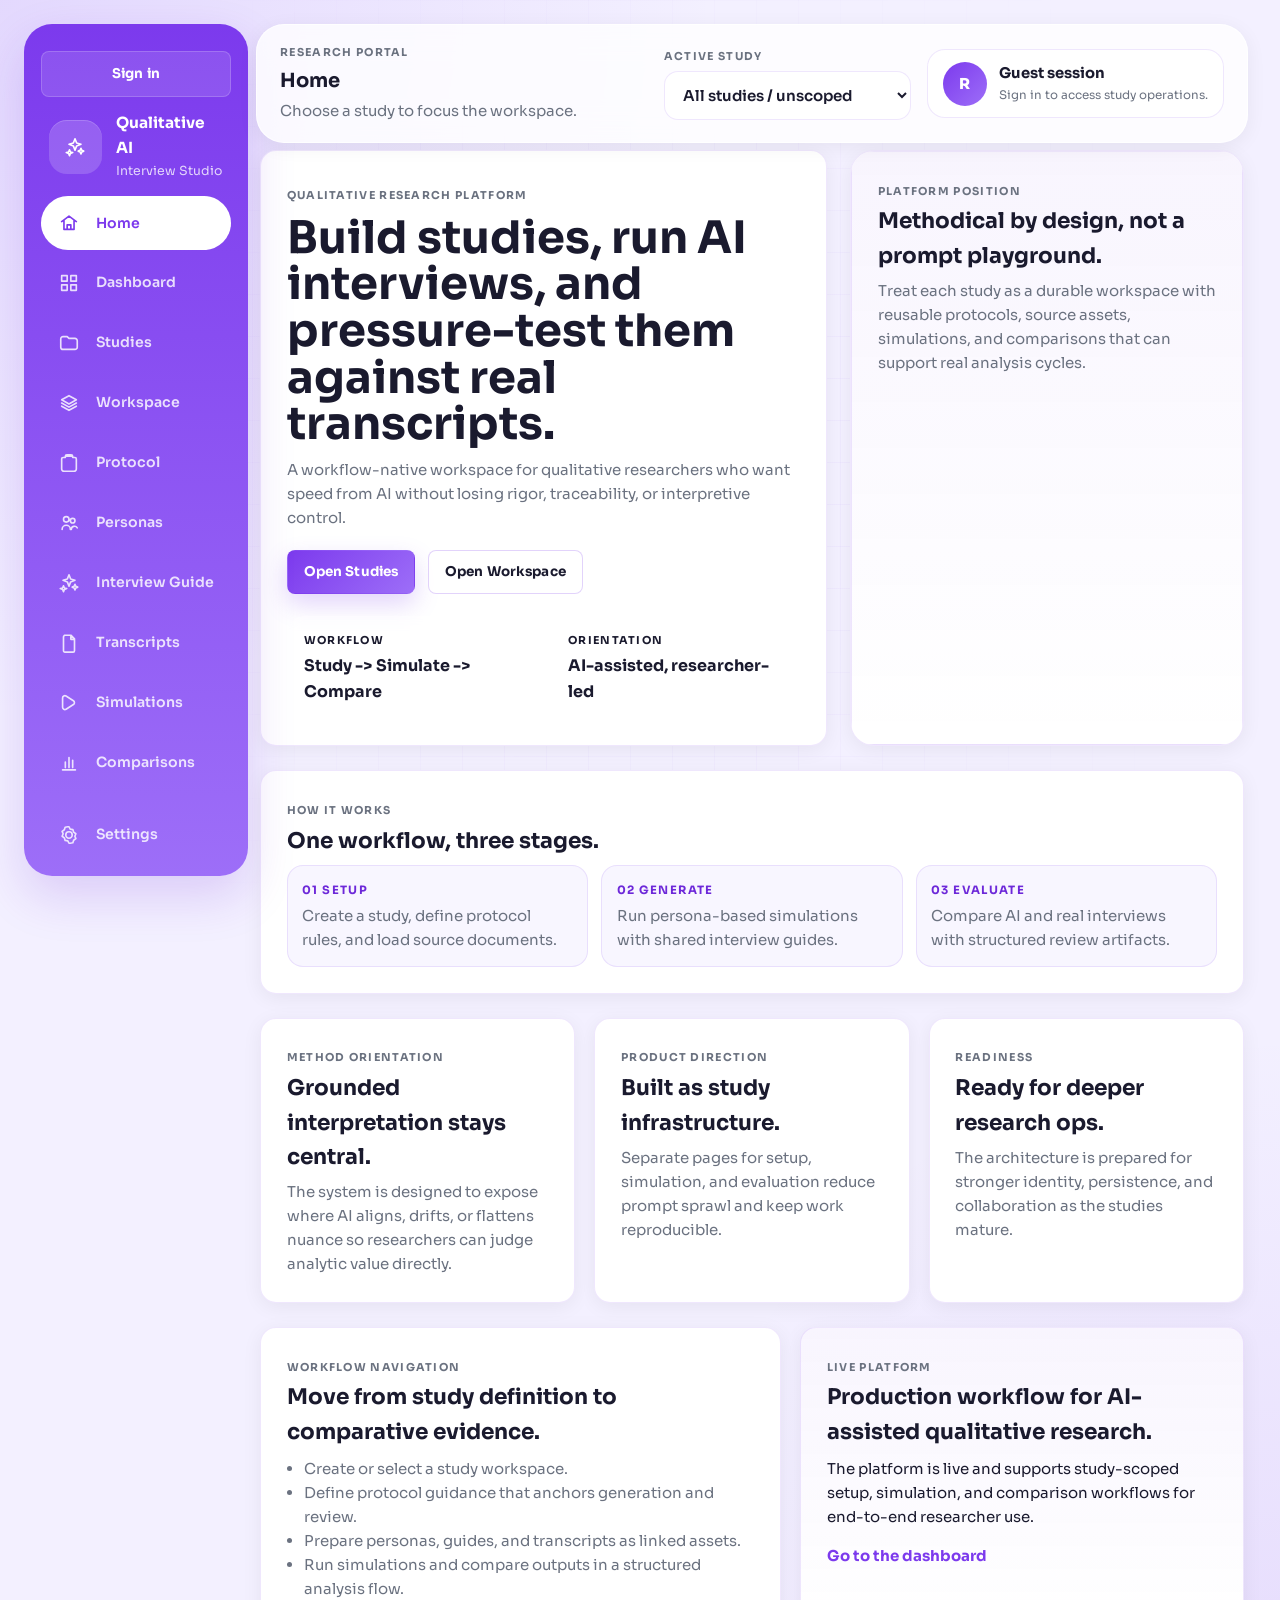
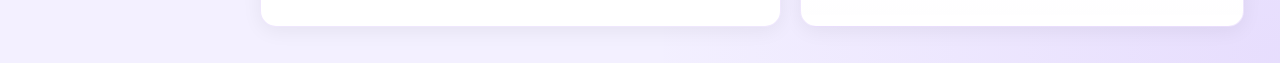
==== frontend/index.html @ 3c3f6f63 "lots of changes" ====
<!DOCTYPE html>
<html lang="en">
  <head>
    <meta charset="UTF-8" />
    <meta name="viewport" content="width=device-width, initial-scale=1.0" />
    <title>Qualitative AI Interview Studio</title>
    <link rel="stylesheet" href="/frontend/styles.css?v=2026-04-21-1" />
  </head>
  <body data-page="home">
    <div class="site-shell">
      <header class="site-header" data-site-header></header>

      <main class="page page--home">
        <section class="hero hero--home">
          <div class="hero__copy">
            <p class="eyebrow">Qualitative Research Platform</p>
            <h1>Build studies, run AI interviews, and pressure-test them against real transcripts.</h1>
            <p class="hero__lede">
              A workflow-native workspace for qualitative researchers who want speed from AI without losing rigor,
              traceability, or interpretive control.
            </p>
            <div class="hero__actions">
              <a class="button button--primary" href="/studies">Open Studies</a>
              <a class="button button--secondary" href="/workspace">Open Workspace</a>
            </div>
            <div class="hero__metrics">
              <div class="hero__metric">
                <span>Workflow</span>
                <strong>Study -> Simulate -> Compare</strong>
              </div>
              <div class="hero__metric">
                <span>Orientation</span>
                <strong>AI-assisted, researcher-led</strong>
              </div>
            </div>
          </div>

          <aside class="hero__panel">
            <div class="panel-card panel-card--highlight">
              <span class="panel-card__label">Platform Position</span>
              <h2>Methodical by design, not a prompt playground.</h2>
              <p>
                Treat each study as a durable workspace with reusable protocols, source assets, simulations, and
                comparisons that can support real analysis cycles.
              </p>
            </div>
          </aside>
        </section>

        <section class="home-intro">
          <article class="panel-card">
            <span class="panel-card__label">How It Works</span>
            <h2>One workflow, three stages.</h2>
            <div class="home-stages">
              <div class="home-stage">
                <strong>01 Setup</strong>
                <p>Create a study, define protocol rules, and load source documents.</p>
              </div>
              <div class="home-stage">
                <strong>02 Generate</strong>
                <p>Run persona-based simulations with shared interview guides.</p>
              </div>
              <div class="home-stage">
                <strong>03 Evaluate</strong>
                <p>Compare AI and real interviews with structured review artifacts.</p>
              </div>
            </div>
          </article>
        </section>

        <section class="content-grid content-grid--three home-feature-grid">
          <article class="panel-card">
            <span class="panel-card__label">Method Orientation</span>
            <h2>Grounded interpretation stays central.</h2>
            <p>
              The system is designed to expose where AI aligns, drifts, or flattens nuance so researchers can judge
              analytic value directly.
            </p>
          </article>
          <article class="panel-card">
            <span class="panel-card__label">Product Direction</span>
            <h2>Built as study infrastructure.</h2>
            <p>
              Separate pages for setup, simulation, and evaluation reduce prompt sprawl and keep work reproducible.
            </p>
          </article>
          <article class="panel-card">
            <span class="panel-card__label">Readiness</span>
            <h2>Ready for deeper research ops.</h2>
            <p>
              The architecture is prepared for stronger identity, persistence, and collaboration as the studies mature.
            </p>
          </article>
        </section>

        <section class="split-showcase home-bottom">
          <article class="showcase-card">
            <span class="panel-card__label">Workflow Navigation</span>
            <h2>Move from study definition to comparative evidence.</h2>
            <ul class="check-list">
              <li>Create or select a study workspace.</li>
              <li>Define protocol guidance that anchors generation and review.</li>
              <li>Prepare personas, guides, and transcripts as linked assets.</li>
              <li>Run simulations and compare outputs in a structured analysis flow.</li>
            </ul>
          </article>

          <article class="showcase-card showcase-card--soft">
            <span class="panel-card__label">Live Platform</span>
            <h2>Production workflow for AI-assisted qualitative research.</h2>
            <p>
              The platform is live and supports study-scoped setup, simulation, and comparison workflows for
              end-to-end researcher use.
            </p>
            <a class="text-link" href="/dashboard">Go to the dashboard</a>
          </article>
        </section>
      </main>
    </div>

    <script src="/frontend/app.js?v=2026-04-21-1" type="module"></script>
  </body>
</html>
---- frontend/styles.css ----
@import url("https://fonts.googleapis.com/css2?family=Sora:wght@400;500;600;700;800&display=swap");

:root {
  --bg: #f3f0ff;
  --bg-strong: #ebe4ff;
  --surface: #ffffff;
  --surface-soft: #f8f6ff;
  --surface-muted: #f6f3ff;
  --text: #1a1a2e;
  --text-secondary: #6b7280;
  --text-inverse: #ffffff;
  --primary: #7c3aed;
  --primary-strong: #6d28d9;
  --primary-soft: #9d6ef8;
  --primary-faint: rgba(124, 58, 237, 0.12);
  --line: rgba(124, 58, 237, 0.12);
  --line-strong: rgba(124, 58, 237, 0.22);
  --shadow: 0 4px 20px rgba(0, 0, 0, 0.06);
  --shadow-strong: 0 20px 48px rgba(109, 40, 217, 0.18);
  --radius-sm: 8px;
  --radius-md: 16px;
  --radius-lg: 24px;
  --sidebar-width: 224px;
  --topbar-height: 108px;
  --content-max: 1380px;
  --font-body: "Sora", "Avenir Next", sans-serif;
  --font-display: "Sora", "Avenir Next", sans-serif;
}

* {
  box-sizing: border-box;
}

html {
  color-scheme: light;
}

body {
  margin: 0;
  min-height: 100vh;
  background:
    radial-gradient(circle at top left, rgba(157, 110, 248, 0.18), transparent 34%),
    radial-gradient(circle at bottom right, rgba(124, 58, 237, 0.1), transparent 30%),
    var(--bg);
  color: var(--text);
  font-family: var(--font-body);
  font-size: 15px;
  line-height: 1.6;
  opacity: 1;
}

body::before {
  content: "";
  position: fixed;
  inset: 0;
  pointer-events: none;
  background-image:
    linear-gradient(rgba(124, 58, 237, 0.035) 1px, transparent 1px),
    linear-gradient(90deg, rgba(124, 58, 237, 0.035) 1px, transparent 1px);
  background-size: 42px 42px;
  mask-image: radial-gradient(circle at center, black 28%, transparent 80%);
}

a,
button,
input,
textarea,
select {
  font: inherit;
  color: inherit;
}

a {
  text-decoration: none;
}

button,
.button {
  display: inline-flex;
  align-items: center;
  justify-content: center;
  gap: 0.45rem;
  min-height: 40px;
  padding: 0.65rem 1rem;
  border: 1px solid transparent;
  border-radius: var(--radius-sm);
  background: var(--surface);
  color: var(--text);
  font-size: 0.84rem;
  font-weight: 700;
  letter-spacing: 0.01em;
  cursor: pointer;
  transition: transform 160ms ease, box-shadow 160ms ease, border-color 160ms ease, background 160ms ease, color 160ms ease;
}

button:hover,
.button:hover,
button:focus-visible,
.button:focus-visible {
  transform: translateY(-1px);
  box-shadow: 0 10px 22px rgba(124, 58, 237, 0.16);
}

button:disabled,
.button:disabled,
.button.is-loading,
button.is-loading {
  cursor: wait;
  transform: none;
  box-shadow: none;
  opacity: 0.82;
}

.button.is-loading::before,
button.is-loading::before {
  content: "";
  width: 0.85rem;
  height: 0.85rem;
  border-radius: 50%;
  border: 2px solid currentColor;
  border-right-color: transparent;
  animation: button-spin 700ms linear infinite;
}

.button--primary {
  background: linear-gradient(135deg, var(--primary), var(--primary-soft));
  color: var(--text-inverse);
  box-shadow: 0 10px 24px rgba(124, 58, 237, 0.22);
}

.button--secondary {
  border-color: var(--line-strong);
  background: rgba(255, 255, 255, 0.72);
}

.text-link {
  color: var(--primary);
  font-weight: 700;
}

.site-shell {
  width: min(100%, var(--content-max));
  margin: 0 auto;
  padding: calc(var(--topbar-height) + 42px) 36px 36px calc(var(--sidebar-width) + 36px);
}

.site-header {
  position: relative;
  z-index: 40;
}

.shell-chrome {
  position: relative;
}

.app-sidebar {
  position: fixed;
  top: 24px;
  left: 24px;
  bottom: 24px;
  width: var(--sidebar-width);
  display: flex;
  flex-direction: column;
  gap: 1.15rem;
  padding: 1.25rem 1.05rem;
  border-radius: 28px;
  background: linear-gradient(180deg, var(--primary) 0%, var(--primary-soft) 100%);
  color: var(--text-inverse);
  box-shadow: var(--shadow-strong);
}

.app-brand {
  display: flex;
  align-items: center;
  gap: 0.85rem;
  min-height: 62px;
  padding: 0.5rem;
}

.app-brand__mark {
  display: grid;
  place-items: center;
  width: 54px;
  height: 54px;
  border-radius: 18px;
  background: rgba(255, 255, 255, 0.17);
  box-shadow: inset 0 1px 0 rgba(255, 255, 255, 0.18);
}

.app-brand__mark svg,
.sidebar-nav__icon svg,
.dashboard-entity-card__icon svg {
  width: 22px;
  height: 22px;
  fill: none;
  stroke: currentColor;
  stroke-width: 1.8;
  stroke-linecap: round;
  stroke-linejoin: round;
}

.app-brand__copy {
  display: grid;
  gap: 0.1rem;
}

.app-brand__copy strong {
  font-size: 0.96rem;
  font-weight: 700;
}

.app-brand__copy span {
  color: rgba(255, 255, 255, 0.78);
  font-size: 0.78rem;
}

.sidebar-nav {
  display: grid;
  gap: 0.4rem;
}

.sidebar-nav--utility {
  margin-top: auto;
}

.sidebar-nav__link {
  display: flex;
  align-items: center;
  gap: 0.78rem;
  min-height: 50px;
  padding: 0.8rem 0.9rem;
  border-radius: 999px;
  color: rgba(255, 255, 255, 0.82);
  transition: background 160ms ease, color 160ms ease, transform 160ms ease;
}

.sidebar-nav__link:hover,
.sidebar-nav__link:focus-visible {
  transform: translateX(2px);
  color: var(--text-inverse);
  background: rgba(255, 255, 255, 0.08);
}

.sidebar-nav__link.is-active {
  background: var(--surface);
  color: var(--primary);
}

.sidebar-nav__icon {
  display: grid;
  place-items: center;
  width: 28px;
  height: 28px;
  flex: 0 0 28px;
}

.sidebar-nav__label {
  font-size: 0.88rem;
  font-weight: 600;
}

.sidebar-signout {
  margin-top: 0.45rem;
  width: 100%;
  min-height: 46px;
  background: rgba(255, 255, 255, 0.12);
  color: var(--text-inverse);
  border-color: rgba(255, 255, 255, 0.18);
}

.sidebar-signout:hover,
.sidebar-signout:focus-visible {
  background: rgba(255, 255, 255, 0.2);
}

.header-bar {
  position: fixed;
  top: 24px;
  left: calc(var(--sidebar-width) + 32px);
  right: 32px;
  display: grid;
  grid-template-columns: minmax(0, 1.1fr) minmax(380px, 560px);
  gap: 1.25rem;
  align-items: center;
  min-height: var(--topbar-height);
  padding: 1.2rem 1.45rem;
  border: 1px solid rgba(255, 255, 255, 0.72);
  border-radius: 28px;
  background: rgba(255, 255, 255, 0.8);
  backdrop-filter: blur(18px);
  box-shadow: var(--shadow);
}

.page-intro {
  display: grid;
  gap: 0.2rem;
}

.page-intro__eyebrow,
.eyebrow,
.panel-card__label,
.metric-card__label,
.workspace-nav__label,
.field-label {
  font-size: 0.68rem;
  letter-spacing: 0.12em;
  text-transform: uppercase;
  font-weight: 700;
  color: var(--text-secondary);
}

.page-intro__title,
.brand__title,
h1,
h2,
h3 {
  margin: 0;
  font-family: var(--font-display);
  color: var(--text);
}

.page-intro__title {
  font-size: 1.22rem;
  font-weight: 700;
}

.page-intro__copy,
.brand__copy,
.hero__lede,
.panel-card p,
.muted-copy,
.message-box,
.stack-list p,
.resource-card p {
  margin: 0;
  color: var(--text-secondary);
}

.header-utility {
  display: grid;
  grid-template-columns: minmax(240px, 1fr) auto;
  gap: 1rem;
  align-items: center;
}

.study-switcher label,
.stack-form label {
  display: grid;
  gap: 0.38rem;
  font-weight: 600;
}

.study-switcher select,
input,
textarea,
select {
  width: 100%;
  padding: 0.8rem 0.9rem;
  border: 1px solid var(--line);
  border-radius: 14px;
  background: var(--surface);
  color: var(--text);
  box-shadow: inset 0 1px 0 rgba(255, 255, 255, 0.8);
}

textarea {
  resize: vertical;
}

input:focus-visible,
textarea:focus-visible,
select:focus-visible,
button:focus-visible,
.button:focus-visible,
a:focus-visible {
  outline: 2px solid rgba(124, 58, 237, 0.22);
  outline-offset: 2px;
}

.account-chip {
  display: flex;
  align-items: center;
  gap: 0.8rem;
  min-width: 0;
  padding: 0.72rem 0.9rem;
  border: 1px solid var(--line);
  border-radius: 18px;
  background: var(--surface);
}

.account-chip__avatar {
  display: grid;
  place-items: center;
  width: 44px;
  height: 44px;
  border-radius: 50%;
  background: linear-gradient(135deg, var(--primary), var(--primary-soft));
  color: var(--text-inverse);
  font-weight: 800;
}

.account-chip__copy {
  display: grid;
  min-width: 0;
}

.account-chip__copy strong {
  font-size: 0.92rem;
  font-weight: 700;
}

.brand__copy {
  font-size: 0.74rem;
}

.page {
  display: grid;
  gap: 1.5rem;
}

.hero {
  position: relative;
  display: grid;
  grid-template-columns: minmax(0, 1.18fr) minmax(320px, 0.82fr);
  gap: 1.45rem;
  align-items: stretch;
}

.hero--detail,
.hero--settings {
  grid-template-columns: minmax(0, 1fr);
}

.hero__copy,
.hero__panel,
.panel-card,
.metric-card,
.showcase-card,
.resource-card,
.report-block,
.dashboard-entity-card {
  position: relative;
  overflow: hidden;
  background: var(--surface);
  border: 1px solid var(--line);
  border-radius: var(--radius-md);
  box-shadow: var(--shadow);
}

.hero__copy,
.panel-card,
.showcase-card {
  padding: 1.6rem;
}

.hero--portal .hero__copy {
  min-height: 250px;
  padding: 1.6rem;
  border: none;
  border-radius: var(--radius-lg);
  background: linear-gradient(135deg, var(--primary) 0%, var(--primary-soft) 100%);
  color: var(--text-inverse);
  box-shadow: var(--shadow-strong);
}

.hero--portal .hero__copy h1,
.hero--portal .hero__copy .eyebrow,
.hero--portal .hero__copy .hero__lede,
.hero--portal .hero__metric span,
.hero--portal .hero__metric strong {
  color: var(--text-inverse);
}

.hero--portal .hero__lede {
  max-width: 54ch;
  color: rgba(255, 255, 255, 0.82);
}

.hero__panel {
  display: grid;
  place-items: stretch;
  padding: 0;
  border-radius: var(--radius-lg);
}

.hero__panel--dashboard {
  min-height: 250px;
  background: linear-gradient(145deg, rgba(124, 58, 237, 0.98), rgba(157, 110, 248, 0.88));
  border: none;
  box-shadow: var(--shadow-strong);
}

.dashboard-illustration {
  position: relative;
  min-height: 100%;
}

.dashboard-orb {
  position: absolute;
  border-radius: 50%;
  background: rgba(255, 255, 255, 0.22);
  filter: blur(1px);
}

.dashboard-orb--one {
  top: 22px;
  right: 34px;
  width: 20px;
  height: 20px;
}

.dashboard-orb--two {
  bottom: 52px;
  right: 148px;
  width: 42px;
  height: 42px;
}

.dashboard-orb--three {
  bottom: 28px;
  right: 44px;
  width: 14px;
  height: 14px;
}

.dashboard-stack {
  position: absolute;
  inset: 28px 28px 28px auto;
  width: min(210px, calc(100% - 56px));
  display: grid;
  align-content: center;
  gap: 14px;
}

.dashboard-stack span {
  display: block;
  height: 64px;
  border-radius: 22px;
  background: rgba(255, 255, 255, 0.18);
  border: 1px solid rgba(255, 255, 255, 0.18);
}

.dashboard-stack span:nth-child(2) {
  transform: translateX(-18px);
  background: rgba(255, 255, 255, 0.12);
}

.dashboard-stack span:nth-child(3) {
  width: 72%;
  justify-self: end;
}

.hero h1 {
  font-size: clamp(2rem, 4vw, 2.8rem);
  line-height: 1.04;
  font-weight: 700;
}

.hero__copy .eyebrow {
  margin-bottom: 0.55rem;
}

.hero__copy > * + * {
  margin-top: 0.62rem;
}

.hero__actions {
  display: flex;
  flex-wrap: wrap;
  gap: 0.8rem;
  margin-top: 1.25rem;
}

.hero__metrics {
  display: grid;
  grid-template-columns: repeat(2, minmax(0, 1fr));
  gap: 0.95rem;
  margin-top: 1.4rem;
}

.hero__metrics--dashboard {
  max-width: 540px;
}

.hero__metric {
  padding: 0.9rem 1rem;
  border: 1px solid rgba(255, 255, 255, 0.22);
  border-radius: 18px;
  background: rgba(255, 255, 255, 0.12);
  backdrop-filter: blur(6px);
}

.hero__metric span {
  display: block;
  margin-bottom: 0.25rem;
  font-size: 0.68rem;
  letter-spacing: 0.12em;
  text-transform: uppercase;
  font-weight: 700;
}

.hero__metric strong {
  display: block;
  font-size: 1rem;
  font-weight: 700;
}

.panel-card--highlight,
.showcase-card--soft {
  background:
    linear-gradient(180deg, rgba(124, 58, 237, 0.05), transparent 100%),
    var(--surface);
}

.panel-card--section {
  padding: 1.35rem;
}

.panel-card--auth {
  width: min(100%, 620px);
  margin: 0 auto;
}

.section-heading {
  display: flex;
  align-items: flex-start;
  justify-content: space-between;
  gap: 1rem;
  margin-bottom: 1rem;
}

.content-grid,
.split-showcase {
  display: grid;
  gap: 1.2rem;
}

.content-grid--three {
  grid-template-columns: repeat(3, minmax(0, 1fr));
}

.content-grid--two,
.split-showcase {
  grid-template-columns: minmax(0, 1.08fr) minmax(0, 0.92fr);
}

.metric-grid {
  display: grid;
  gap: 1rem;
}

.metric-grid--dashboard {
  grid-template-columns: repeat(3, minmax(0, 1fr));
}

.metric-card {
  padding: 1.2rem;
}

.metric-card strong {
  display: block;
  margin: 0.45rem 0;
  font-size: clamp(1.6rem, 3vw, 2.3rem);
  font-weight: 800;
}

.metric-card--featured {
  border-color: rgba(124, 58, 237, 0.35);
  box-shadow:
    var(--shadow),
    inset 0 0 0 1px rgba(124, 58, 237, 0.16);
}

.dashboard-layout {
  display: grid;
  grid-template-columns: minmax(0, 1.7fr) minmax(300px, 0.92fr);
  gap: 1.2rem;
  align-items: start;
}

.dashboard-main,
.dashboard-sidebar,
.resource-list,
.stack-list,
.report-shell,
.quick-links {
  display: grid;
  gap: 1rem;
}

.dashboard-entity-grid {
  display: grid;
  grid-template-columns: repeat(2, minmax(0, 1fr));
  gap: 1rem;
}

.dashboard-entity-card {
  display: grid;
  gap: 0.8rem;
  padding: 1.15rem;
  border-radius: var(--radius-md);
}

.dashboard-entity-card:hover,
.dashboard-entity-card:focus-within {
  border-color: rgba(124, 58, 237, 0.34);
  box-shadow:
    0 12px 28px rgba(124, 58, 237, 0.12),
    inset 0 0 0 1px rgba(124, 58, 237, 0.18);
}

.dashboard-entity-card__header {
  display: flex;
  align-items: center;
  gap: 0.8rem;
}

.dashboard-entity-card__icon {
  display: grid;
  place-items: center;
  width: 52px;
  height: 52px;
  border-radius: 16px;
  background: var(--surface-soft);
  color: var(--primary);
}

.dashboard-entity-card__header h3 {
  margin-top: 0.15rem;
  font-size: 1.05rem;
  font-weight: 700;
}

.dashboard-entity-card__count {
  font-size: 2rem;
  font-weight: 800;
  color: var(--text);
}

.dashboard-entity-card__footer {
  display: flex;
  align-items: center;
  justify-content: space-between;
  gap: 0.8rem;
}

.dashboard-entity-card__meta {
  color: var(--text-secondary);
  font-size: 0.78rem;
}

.stack-form {
  display: grid;
  gap: 0.75rem;
}

.upload-form {
  padding: 1rem;
  border: 1px dashed var(--line-strong);
  border-radius: 18px;
  background: var(--surface-soft);
}

.stack-form--inline {
  margin-top: 0.85rem;
}

.check-row {
  display: flex;
  align-items: center;
  gap: 0.6rem;
}

.check-row input {
  width: auto;
}

.message-box,
.empty-note {
  padding: 0.9rem 1rem;
  border-radius: 16px;
  background: var(--surface-soft);
  border: 1px solid var(--line);
  white-space: pre-wrap;
}

.message-box.is-loading {
  border-color: rgba(124, 58, 237, 0.26);
  background: linear-gradient(135deg, rgba(124, 58, 237, 0.06), rgba(157, 110, 248, 0.08));
}

.message-box.is-loading::before {
  content: "";
  display: inline-block;
  width: 0.8rem;
  height: 0.8rem;
  margin-right: 0.6rem;
  vertical-align: -0.1rem;
  border-radius: 50%;
  border: 2px solid var(--primary);
  border-right-color: transparent;
  animation: button-spin 700ms linear infinite;
}

@keyframes button-spin {
  to {
    transform: rotate(360deg);
  }
}

.resource-card,
.list-row,
.report-block {
  padding: 1rem 1.05rem;
  border-radius: 16px;
  background: var(--surface-soft);
}

.resource-card__header,
.list-row__header {
  display: flex;
  justify-content: space-between;
  align-items: flex-start;
  gap: 0.7rem;
}

.resource-card h3,
.list-row h3,
.panel-card h2,
.showcase-card h2 {
  margin: 0.18rem 0 0.35rem;
  font-size: clamp(1.05rem, 2vw, 1.35rem);
  font-weight: 700;
}

.meta-row {
  display: flex;
  flex-wrap: wrap;
  gap: 0.45rem;
  margin-top: 0.6rem;
}

.pill {
  display: inline-flex;
  align-items: center;
  min-height: 30px;
  padding: 0.25rem 0.6rem;
  border: 1px solid rgba(124, 58, 237, 0.18);
  border-radius: 999px;
  background: rgba(124, 58, 237, 0.08);
  color: var(--primary-strong);
  font-size: 0.72rem;
  font-weight: 700;
}

.workspace-nav {
  display: flex;
  flex-wrap: wrap;
  gap: 0.5rem;
  padding: 0.7rem;
  border: 1px solid var(--line);
  border-radius: 20px;
  background: rgba(255, 255, 255, 0.72);
  box-shadow: var(--shadow);
}

.primary-nav__link,
.workspace-nav__link {
  display: inline-flex;
  align-items: center;
  min-height: 40px;
  padding: 0.55rem 0.9rem;
  border-radius: 999px;
  font-size: 0.82rem;
  font-weight: 700;
  color: var(--text-secondary);
  transition: background 160ms ease, color 160ms ease, border-color 160ms ease;
}

.workspace-nav__link:hover,
.workspace-nav__link:focus-visible {
  background: var(--surface-soft);
  color: var(--text);
}

.workspace-nav__link.is-active {
  background: var(--surface);
  color: var(--primary);
  box-shadow: inset 0 0 0 1px rgba(124, 58, 237, 0.2);
}

.quick-link {
  display: flex;
  justify-content: space-between;
  gap: 0.65rem;
  padding: 0.95rem 1rem;
  border: 1px solid var(--line);
  border-radius: 16px;
  background: var(--surface-soft);
  font-size: 0.82rem;
  font-weight: 700;
  transition: transform 160ms ease, border-color 160ms ease;
}

.quick-link:hover,
.quick-link:focus-visible {
  transform: translateX(2px);
  border-color: rgba(124, 58, 237, 0.34);
}

.check-list {
  margin: 0.5rem 0 0;
  padding-left: 1.1rem;
  color: var(--text-secondary);
}

.home-intro {
  display: grid;
}

.home-stages {
  display: grid;
  grid-template-columns: repeat(3, minmax(0, 1fr));
  gap: 0.8rem;
}

.home-stage {
  padding: 0.9rem;
  border: 1px solid var(--line);
  border-radius: 16px;
  background: var(--surface-soft);
}

.home-stage strong {
  display: block;
  margin-bottom: 0.28rem;
  font-size: 0.72rem;
  font-weight: 700;
  letter-spacing: 0.12em;
  text-transform: uppercase;
  color: var(--primary-strong);
}

.auth-shell {
  min-height: calc(100vh - 220px);
  display: grid;
  place-items: center;
}

.auth-mode-row {
  display: flex;
  gap: 0.45rem;
  margin-bottom: 0.8rem;
}

.auth-mode-note {
  margin-bottom: 0.8rem;
  padding: 0.9rem 1rem;
  border: 1px solid var(--line);
  border-radius: 16px;
  background: var(--surface-soft);
}

.auth-mode-row .button.is-active {
  background: linear-gradient(135deg, var(--primary), var(--primary-soft));
  color: var(--text-inverse);
}

.comparison-table {
  width: 100%;
  min-width: 980px;
  border-collapse: collapse;
  overflow: hidden;
  border-radius: 16px;
  border: 1px solid var(--line);
  background: var(--surface);
}

.comparison-table-wrap {
  width: 100%;
  overflow-x: auto;
  border-radius: 18px;
}

.comparison-summary-grid {
  display: grid;
  grid-template-columns: repeat(2, minmax(0, 1fr));
  gap: 1.35rem;
}

.comparison-summary-card {
  overflow: hidden;
  border-radius: 22px;
  border: 3px solid transparent;
  background: #fffdfb;
  box-shadow: 0 16px 38px rgba(15, 23, 42, 0.06);
}

.comparison-summary-card__header {
  display: flex;
  align-items: baseline;
  gap: 0.55rem;
  padding: 1.1rem 1.3rem;
  color: #fff;
}

.comparison-summary-card__header h3 {
  margin: 0;
  font-size: clamp(1.5rem, 2vw, 2rem);
  font-weight: 800;
  letter-spacing: -0.03em;
}

.comparison-summary-card__subtitle {
  font-size: 0.9rem;
  font-weight: 700;
  opacity: 0.72;
}

.comparison-summary-card__body {
  margin: 0;
  padding: 1.4rem 1.3rem 1.55rem;
  font-size: clamp(1.02rem, 1.45vw, 1.15rem);
  line-height: 1.7;
  color: #242729;
  background: #fffdfa;
}

.comparison-summary-card--catch {
  border-color: #24a376;
}

.comparison-summary-card--catch .comparison-summary-card__header {
  background: #24a376;
}

.comparison-summary-card--miss {
  border-color: #de5a2d;
}

.comparison-summary-card--miss .comparison-summary-card__header {
  background: #de5a2d;
}

.comparison-summary-card--strengths {
  border-color: #7b72db;
}

.comparison-summary-card--strengths .comparison-summary-card__header {
  background: #7b72db;
}

.comparison-summary-card--weaknesses {
  border-color: #89867d;
}

.comparison-summary-card--weaknesses .comparison-summary-card__header {
  background: #6d6a63;
}

.comparison-summary-caption {
  margin: 0.35rem 0 0.2rem;
  text-align: center;
  color: var(--text-secondary);
  font-size: 0.98rem;
}

.comparison-section-title {
  margin: 0 0 0.8rem;
  font-size: 0.86rem;
  font-weight: 800;
  text-transform: uppercase;
  letter-spacing: 0.08em;
  color: var(--text-secondary);
}

.comparison-table th,
.comparison-table td {
  padding: 0.8rem;
  border-bottom: 1px solid rgba(124, 58, 237, 0.08);
  text-align: left;
  vertical-align: top;
}

.comparison-table th {
  background: var(--surface-soft);
  font-size: 0.76rem;
  text-transform: uppercase;
  letter-spacing: 0.08em;
}

pre {
  margin: 0;
  font-size: 0.76rem;
  line-height: 1.56;
  white-space: pre-wrap;
  word-break: break-word;
}

.panel-card::after,
.showcase-card::after,
.metric-card::after,
.resource-card::after,
.report-block::after,
.dashboard-entity-card::after {
  content: "";
  position: absolute;
  inset: 0;
  opacity: var(--glow, 0);
  pointer-events: none;
  background: radial-gradient(220px circle at var(--mx, -20%) var(--my, -20%), rgba(124, 58, 237, 0.12) 0%, transparent 46%);
  transition: opacity 170ms ease;
}

.panel-card > * + *,
.showcase-card > * + *,
.resource-card > * + *,
.report-block > * + * {
  margin-top: 0.45rem;
}

.page > section,
.panel-card,
.showcase-card,
.metric-card {
  animation: reveal 420ms ease both;
}

.page > section:nth-of-type(1) {
  animation-delay: 30ms;
}

.page > section:nth-of-type(2) {
  animation-delay: 80ms;
}

.page > section:nth-of-type(3) {
  animation-delay: 130ms;
}

.page > section:nth-of-type(4) {
  animation-delay: 180ms;
}

@keyframes reveal {
  from {
    opacity: 0;
    transform: translateY(8px);
  }
  to {
    opacity: 1;
    transform: translateY(0);
  }
}

@media (min-width: 1081px) {
  .page--detail .content-grid--two > :last-child {
    position: sticky;
    top: calc(var(--topbar-height) + 46px);
    align-self: start;
  }

  .page--detail[data-page="comparisons"] .content-grid--two > :last-child,
  body[data-page="comparisons"] .content-grid--two > :last-child {
    position: static;
  }
}

@media (max-width: 860px) {
  .comparison-summary-grid {
    grid-template-columns: 1fr;
  }

  .comparison-summary-card__header {
    flex-wrap: wrap;
  }

  .comparison-table {
    min-width: 720px;
  }
}

@media (max-width: 1180px) {
  :root {
    --sidebar-width: 112px;
    --topbar-height: 118px;
  }

  .site-shell {
    padding-left: calc(var(--sidebar-width) + 30px);
  }

  .app-sidebar {
    padding-inline: 0.85rem;
  }

  .app-brand {
    justify-content: center;
  }

  .app-brand__copy,
  .sidebar-nav__label {
    display: none;
  }

  .sidebar-nav__link {
    justify-content: center;
    padding-inline: 0.7rem;
  }

  .header-bar {
    left: calc(var(--sidebar-width) + 30px);
    grid-template-columns: 1fr;
    gap: 1rem;
  }

  .header-utility {
    grid-template-columns: 1fr;
  }
}

@media (max-width: 980px) {
  :root {
    --topbar-height: 124px;
  }

  .hero,
  .content-grid--three,
  .content-grid--two,
  .split-showcase,
  .metric-grid--dashboard,
  .dashboard-layout {
    grid-template-columns: 1fr;
  }

  .dashboard-entity-grid,
  .home-stages,
  .hero__metrics {
    grid-template-columns: 1fr;
  }
}

@media (max-width: 720px) {
  :root {
    --topbar-height: auto;
  }

  .site-shell {
    width: min(100vw - 16px, 100%);
    padding: 172px 10px 18px;
  }

  .app-sidebar {
    top: 10px;
    left: 10px;
    right: 10px;
    bottom: auto;
    width: auto;
    height: auto;
    border-radius: 24px;
    flex-direction: row;
    align-items: center;
    overflow-x: auto;
  }

  .app-brand {
    flex: 0 0 auto;
    min-height: 0;
    padding: 0.2rem;
  }

  .sidebar-nav,
  .sidebar-nav--utility {
    display: flex;
    flex: 0 0 auto;
  }

  .sidebar-signout {
    width: auto;
    margin-top: 0;
  }

  .header-bar {
    top: 98px;
    left: 10px;
    right: 10px;
    min-height: auto;
    padding: 1rem 1.05rem;
    border-radius: 24px;
  }

  .page-intro {
    display: none;
  }

  .hero__copy,
  .panel-card,
  .showcase-card,
  .metric-card,
  .dashboard-entity-card {
    padding: 1rem;
  }

  .hero h1 {
    font-size: 1.8rem;
  }

  .dashboard-entity-card__footer,
  .section-heading {
    flex-direction: column;
    align-items: flex-start;
  }
}

@media (prefers-reduced-motion: reduce) {
  *,
  *::before,
  *::after {
    animation: none !important;
    transition: none !important;
  }
}
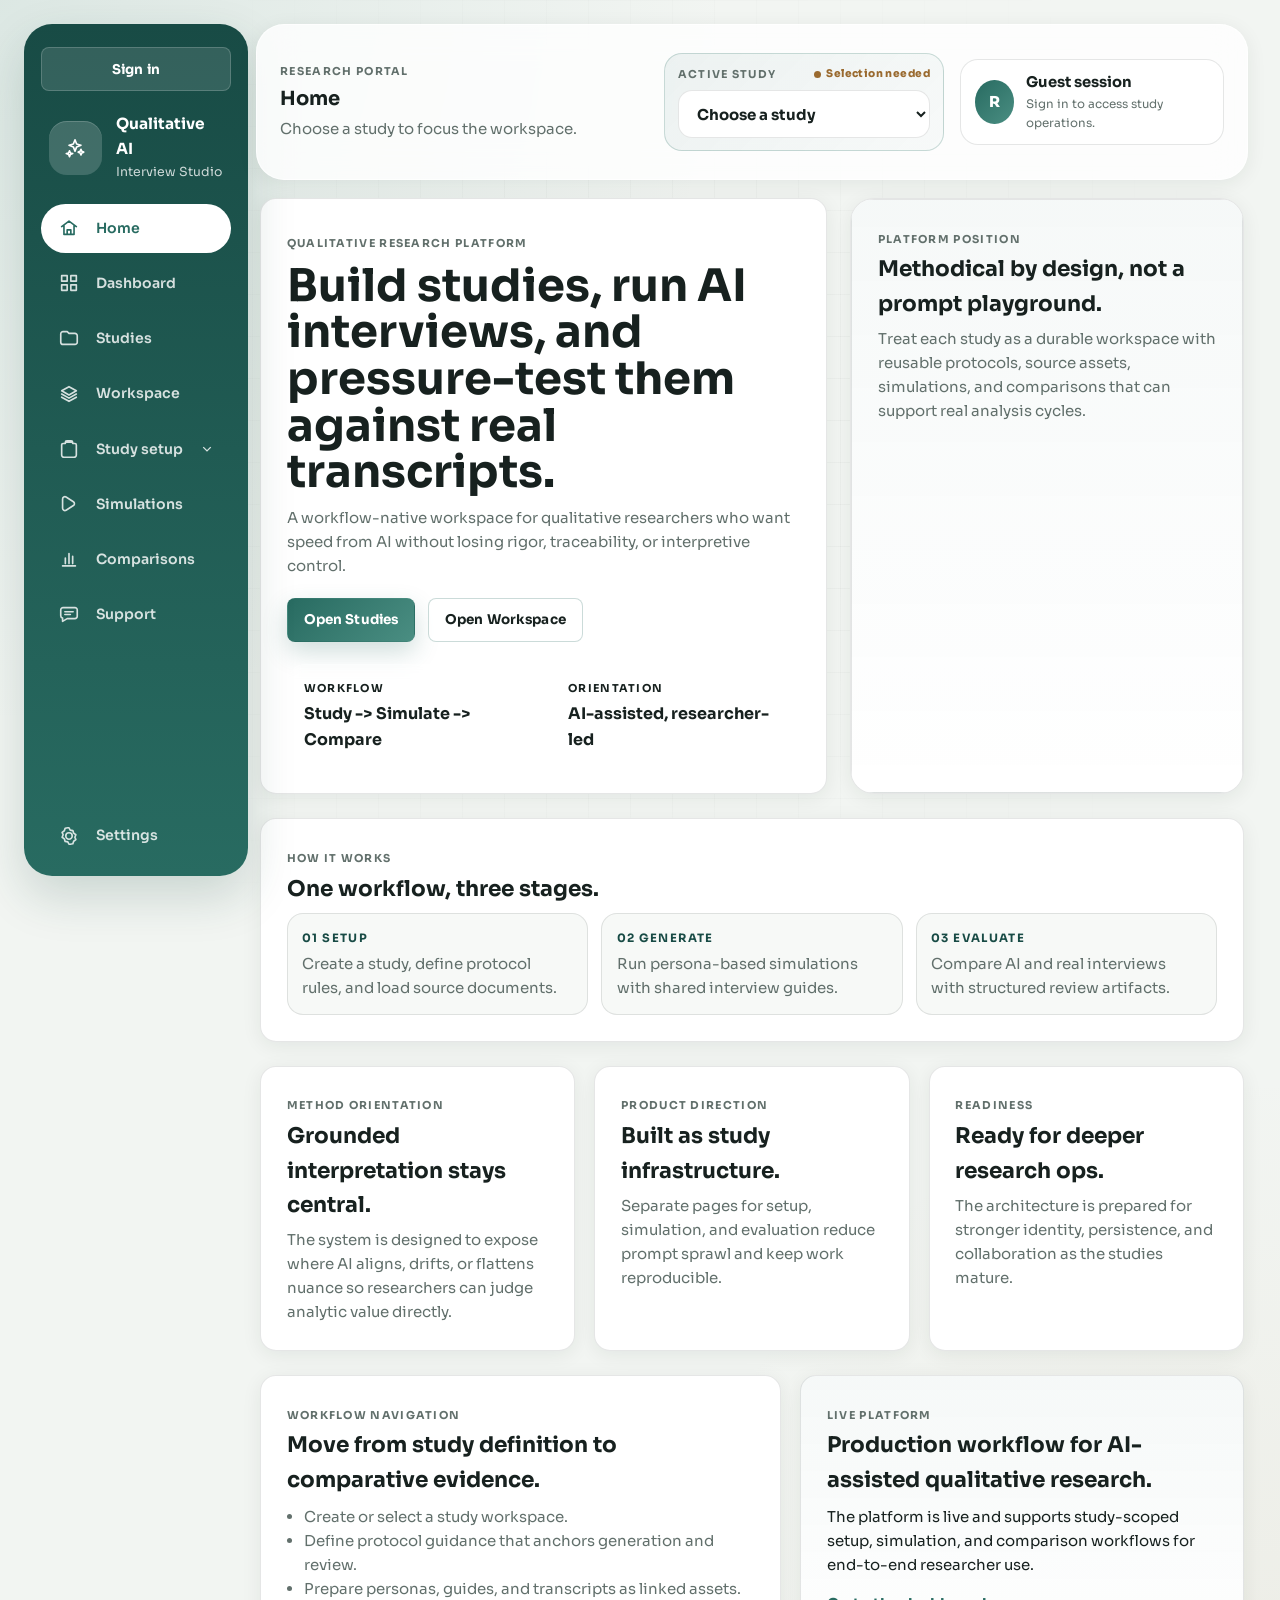
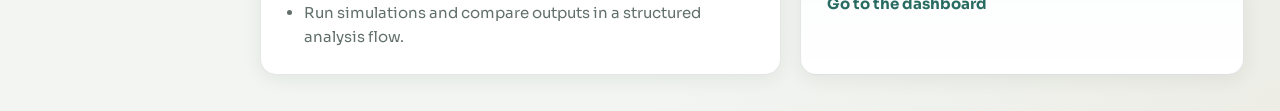
==== commit e0d7835f: "Improve research workflow UI" ====
--- a/frontend/index.html
+++ b/frontend/index.html
@@ -4,7 +4,7 @@
     <meta charset="UTF-8" />
     <meta name="viewport" content="width=device-width, initial-scale=1.0" />
     <title>Qualitative AI Interview Studio</title>
-    <link rel="stylesheet" href="/frontend/styles.css?v=2026-04-21-1" />
+    <link rel="stylesheet" href="/frontend/styles.css?v=2026-09-25-2" />
   </head>
   <body data-page="home">
     <div class="site-shell">
@@ -118,6 +118,6 @@
       </main>
     </div>
 
-    <script src="/frontend/app.js?v=2026-04-21-1" type="module"></script>
+    <script src="/frontend/app.js?v=2026-09-25-2" type="module"></script>
   </body>
 </html>
--- a/frontend/styles.css
+++ b/frontend/styles.css
@@ -1,27 +1,27 @@
 @import url("https://fonts.googleapis.com/css2?family=Sora:wght@400;500;600;700;800&display=swap");
 
 :root {
-  --bg: #f3f0ff;
-  --bg-strong: #ebe4ff;
+  --bg: #f2f5f2;
+  --bg-strong: #e7ede9;
   --surface: #ffffff;
-  --surface-soft: #f8f6ff;
-  --surface-muted: #f6f3ff;
-  --text: #1a1a2e;
-  --text-secondary: #6b7280;
+  --surface-soft: #f7f9f7;
+  --surface-muted: #edf2ef;
+  --text: #17211f;
+  --text-secondary: #62706c;
   --text-inverse: #ffffff;
-  --primary: #7c3aed;
-  --primary-strong: #6d28d9;
-  --primary-soft: #9d6ef8;
-  --primary-faint: rgba(124, 58, 237, 0.12);
-  --line: rgba(124, 58, 237, 0.12);
-  --line-strong: rgba(124, 58, 237, 0.22);
-  --shadow: 0 4px 20px rgba(0, 0, 0, 0.06);
-  --shadow-strong: 0 20px 48px rgba(109, 40, 217, 0.18);
+  --primary: #286b61;
+  --primary-strong: #184b45;
+  --primary-soft: #4a8e82;
+  --primary-faint: rgba(40, 107, 97, 0.1);
+  --line: rgba(23, 33, 31, 0.11);
+  --line-strong: rgba(40, 107, 97, 0.24);
+  --shadow: 0 4px 20px rgba(18, 39, 35, 0.07);
+  --shadow-strong: 0 20px 48px rgba(20, 71, 63, 0.18);
   --radius-sm: 8px;
   --radius-md: 16px;
   --radius-lg: 24px;
   --sidebar-width: 224px;
-  --topbar-height: 108px;
+  --topbar-height: 156px;
   --content-max: 1380px;
   --font-body: "Sora", "Avenir Next", sans-serif;
   --font-display: "Sora", "Avenir Next", sans-serif;
@@ -38,9 +38,10 @@
 body {
   margin: 0;
   min-height: 100vh;
+  overflow-x: hidden;
   background:
-    radial-gradient(circle at top left, rgba(157, 110, 248, 0.18), transparent 34%),
-    radial-gradient(circle at bottom right, rgba(124, 58, 237, 0.1), transparent 30%),
+    radial-gradient(circle at top left, rgba(74, 142, 130, 0.13), transparent 34%),
+    radial-gradient(circle at bottom right, rgba(177, 145, 91, 0.08), transparent 30%),
     var(--bg);
   color: var(--text);
   font-family: var(--font-body);
@@ -55,8 +56,8 @@
   inset: 0;
   pointer-events: none;
   background-image:
-    linear-gradient(rgba(124, 58, 237, 0.035) 1px, transparent 1px),
-    linear-gradient(90deg, rgba(124, 58, 237, 0.035) 1px, transparent 1px);
+    linear-gradient(rgba(23, 33, 31, 0.028) 1px, transparent 1px),
+    linear-gradient(90deg, rgba(23, 33, 31, 0.028) 1px, transparent 1px);
   background-size: 42px 42px;
   mask-image: radial-gradient(circle at center, black 28%, transparent 80%);
 }
@@ -98,7 +99,7 @@
 button:focus-visible,
 .button:focus-visible {
   transform: translateY(-1px);
-  box-shadow: 0 10px 22px rgba(124, 58, 237, 0.16);
+  box-shadow: 0 10px 22px rgba(40, 107, 97, 0.16);
 }
 
 button:disabled,
@@ -125,7 +126,7 @@
 .button--primary {
   background: linear-gradient(135deg, var(--primary), var(--primary-soft));
   color: var(--text-inverse);
-  box-shadow: 0 10px 24px rgba(124, 58, 237, 0.22);
+  box-shadow: 0 10px 24px rgba(40, 107, 97, 0.22);
 }
 
 .button--secondary {
@@ -161,19 +162,25 @@
   width: var(--sidebar-width);
   display: flex;
   flex-direction: column;
-  gap: 1.15rem;
-  padding: 1.25rem 1.05rem;
+  gap: 0.8rem;
+  padding: 1rem 1.05rem;
   border-radius: 28px;
-  background: linear-gradient(180deg, var(--primary) 0%, var(--primary-soft) 100%);
+  background: linear-gradient(180deg, var(--primary-strong) 0%, var(--primary) 100%);
   color: var(--text-inverse);
   box-shadow: var(--shadow-strong);
+  overflow-y: auto;
+  scrollbar-width: none;
+}
+
+.app-sidebar::-webkit-scrollbar {
+  display: none;
 }
 
 .app-brand {
   display: flex;
   align-items: center;
   gap: 0.85rem;
-  min-height: 62px;
+  min-height: 54px;
   padding: 0.5rem;
 }
 
@@ -219,6 +226,84 @@
   gap: 0.4rem;
 }
 
+.sidebar-nav__group {
+  display: grid;
+  gap: 0.3rem;
+}
+
+.sidebar-nav__group-toggle {
+  display: flex;
+  align-items: center;
+  gap: 0.78rem;
+  min-height: 44px;
+  padding: 0.65rem 0.9rem;
+  border-radius: 999px;
+  color: rgba(255, 255, 255, 0.82);
+  cursor: pointer;
+  list-style: none;
+  transition: background 160ms ease, color 160ms ease;
+}
+
+.sidebar-nav__group-toggle::-webkit-details-marker {
+  display: none;
+}
+
+.sidebar-nav__group-toggle:hover,
+.sidebar-nav__group-toggle:focus-visible,
+.sidebar-nav__group.is-active > .sidebar-nav__group-toggle {
+  color: var(--text-inverse);
+  background: rgba(255, 255, 255, 0.1);
+}
+
+.sidebar-nav__chevron {
+  display: grid;
+  place-items: center;
+  width: 20px;
+  height: 20px;
+  margin-left: auto;
+  transition: transform 160ms ease;
+}
+
+.sidebar-nav__chevron svg {
+  width: 18px;
+  height: 18px;
+  fill: none;
+  stroke: currentColor;
+  stroke-width: 1.8;
+}
+
+.sidebar-nav__group[open] .sidebar-nav__chevron {
+  transform: rotate(180deg);
+}
+
+.sidebar-nav__subnav {
+  display: grid;
+  gap: 0.2rem;
+  padding: 0.15rem 0 0.3rem 0.8rem;
+}
+
+.sidebar-nav__sublink {
+  display: flex;
+  align-items: center;
+  gap: 0.65rem;
+  min-height: 40px;
+  padding: 0.55rem 0.7rem;
+  border-radius: 12px;
+  color: rgba(255, 255, 255, 0.74);
+  transition: background 160ms ease, color 160ms ease;
+}
+
+.sidebar-nav__sublink:hover,
+.sidebar-nav__sublink:focus-visible {
+  color: var(--text-inverse);
+  background: rgba(255, 255, 255, 0.08);
+}
+
+.sidebar-nav__sublink.is-active {
+  color: var(--text-inverse);
+  background: rgba(255, 255, 255, 0.16);
+}
+
 .sidebar-nav--utility {
   margin-top: auto;
 }
@@ -227,8 +312,8 @@
   display: flex;
   align-items: center;
   gap: 0.78rem;
-  min-height: 50px;
-  padding: 0.8rem 0.9rem;
+  min-height: 44px;
+  padding: 0.65rem 0.9rem;
   border-radius: 999px;
   color: rgba(255, 255, 255, 0.82);
   transition: background 160ms ease, color 160ms ease, transform 160ms ease;
@@ -262,7 +347,7 @@
 .sidebar-signout {
   margin-top: 0.45rem;
   width: 100%;
-  min-height: 46px;
+  min-height: 42px;
   background: rgba(255, 255, 255, 0.12);
   color: var(--text-inverse);
   border-color: rgba(255, 255, 255, 0.18);
@@ -338,9 +423,52 @@
 
 .header-utility {
   display: grid;
-  grid-template-columns: minmax(240px, 1fr) auto;
+  grid-template-columns: minmax(280px, 1fr) auto;
   gap: 1rem;
   align-items: center;
+}
+
+.study-switcher {
+  display: grid;
+  gap: 0.42rem;
+  padding: 0.72rem 0.8rem;
+  border: 1px solid rgba(40, 107, 97, 0.22);
+  border-radius: 18px;
+  background: linear-gradient(135deg, rgba(40, 107, 97, 0.08), rgba(74, 142, 130, 0.03));
+}
+
+.study-switcher__top {
+  display: flex;
+  align-items: center;
+  justify-content: space-between;
+  gap: 0.6rem;
+}
+
+.study-status {
+  display: inline-flex;
+  align-items: center;
+  gap: 0.35rem;
+  color: var(--primary-strong);
+  font-size: 0.66rem;
+  font-weight: 800;
+  letter-spacing: 0.04em;
+}
+
+.study-status::before {
+  content: "";
+  width: 7px;
+  height: 7px;
+  border-radius: 50%;
+  background: currentColor;
+}
+
+.study-status.is-empty {
+  color: #9a6a2f;
+}
+
+.study-switcher select {
+  border-color: rgba(40, 107, 97, 0.2);
+  font-weight: 700;
 }
 
 .study-switcher label,
@@ -373,7 +501,7 @@
 button:focus-visible,
 .button:focus-visible,
 a:focus-visible {
-  outline: 2px solid rgba(124, 58, 237, 0.22);
+  outline: 2px solid rgba(40, 107, 97, 0.24);
   outline-offset: 2px;
 }
 
@@ -413,9 +541,144 @@
   font-size: 0.74rem;
 }
 
+.consent-banner {
+  position: fixed;
+  right: 24px;
+  bottom: 24px;
+  z-index: 90;
+  display: grid;
+  grid-template-columns: minmax(0, 1fr) auto;
+  gap: 1rem;
+  width: min(680px, calc(100vw - 32px));
+  padding: 1rem 1.1rem;
+  border: 1px solid rgba(40, 107, 97, 0.24);
+  border-radius: 22px;
+  background: rgba(255, 255, 255, 0.96);
+  backdrop-filter: blur(18px);
+  box-shadow: 0 18px 40px rgba(20, 71, 63, 0.16);
+}
+
+.consent-banner__copy {
+  display: grid;
+  gap: 0.28rem;
+}
+
+.consent-banner__copy strong {
+  font-size: 1rem;
+  font-weight: 800;
+}
+
+.consent-banner__copy p {
+  margin: 0;
+  color: var(--text-secondary);
+}
+
+.consent-banner__actions {
+  display: flex;
+  align-items: center;
+  gap: 0.65rem;
+}
+
 .page {
   display: grid;
   gap: 1.5rem;
+}
+
+.page-context {
+  display: flex;
+  align-items: center;
+  justify-content: space-between;
+  gap: 1rem;
+  min-height: 46px;
+  padding: 0.55rem 0.75rem 0.55rem 1rem;
+  border: 1px solid var(--line);
+  border-radius: 18px;
+  background: rgba(255, 255, 255, 0.76);
+  box-shadow: var(--shadow);
+  backdrop-filter: blur(14px);
+}
+
+.breadcrumbs {
+  display: flex;
+  align-items: center;
+  min-width: 0;
+  gap: 0.45rem;
+  color: var(--text-secondary);
+  font-size: 0.76rem;
+  font-weight: 700;
+  white-space: nowrap;
+}
+
+.breadcrumbs a {
+  overflow: hidden;
+  max-width: 220px;
+  color: var(--primary);
+  text-overflow: ellipsis;
+}
+
+.breadcrumbs strong {
+  color: var(--text);
+}
+
+.breadcrumbs__separator {
+  opacity: 0.45;
+}
+
+.workflow-progress {
+  display: flex;
+  align-items: center;
+  gap: 0;
+  margin: 0;
+  padding: 0;
+  list-style: none;
+}
+
+.workflow-progress__step {
+  position: relative;
+  display: flex;
+  align-items: center;
+  gap: 0.38rem;
+  color: var(--text-secondary);
+  font-size: 0.72rem;
+  font-weight: 700;
+}
+
+.workflow-progress__step:not(:last-child)::after {
+  content: "";
+  width: 24px;
+  height: 1px;
+  margin: 0 0.5rem;
+  background: var(--line-strong);
+}
+
+.workflow-progress__dot {
+  display: grid;
+  place-items: center;
+  width: 24px;
+  height: 24px;
+  border: 1px solid var(--line-strong);
+  border-radius: 50%;
+  background: var(--surface);
+  font-size: 0.65rem;
+}
+
+.workflow-progress__step.is-active {
+  color: var(--primary-strong);
+}
+
+.workflow-progress__step.is-active .workflow-progress__dot {
+  border-color: var(--primary);
+  background: var(--primary);
+  color: var(--text-inverse);
+}
+
+.workflow-progress__step.is-complete {
+  color: var(--primary);
+}
+
+.workflow-progress__step.is-complete .workflow-progress__dot {
+  border-color: rgba(40, 107, 97, 0.25);
+  background: var(--primary-faint);
 }
 
 .hero {
@@ -485,9 +748,68 @@
 
 .hero__panel--dashboard {
   min-height: 250px;
-  background: linear-gradient(145deg, rgba(124, 58, 237, 0.98), rgba(157, 110, 248, 0.88));
+  background: linear-gradient(145deg, rgba(24, 75, 69, 0.98), rgba(74, 142, 130, 0.9));
   border: none;
   box-shadow: var(--shadow-strong);
+}
+
+.dashboard-hero-panel {
+  display: grid;
+  align-content: start;
+  gap: 1rem;
+  padding: 1.4rem;
+  color: var(--text-inverse);
+}
+
+.dashboard-hero-panel .panel-card__label,
+.dashboard-hero-panel h2,
+.dashboard-hero-panel p,
+.dashboard-hero-panel small {
+  color: inherit;
+}
+
+.dashboard-hero-panel__heading h2 {
+  margin-top: 0.25rem;
+  font-size: 1.2rem;
+}
+
+.dashboard-hero-activity {
+  display: grid;
+  gap: 0.7rem;
+}
+
+.dashboard-hero-activity__item {
+  display: grid;
+  gap: 0.2rem;
+  padding: 0.85rem 0.95rem;
+  border: 1px solid rgba(255, 255, 255, 0.18);
+  border-radius: 16px;
+  background: rgba(255, 255, 255, 0.1);
+}
+
+.dashboard-hero-activity__item span,
+.dashboard-hero-activity__item small {
+  color: rgba(255, 255, 255, 0.72);
+}
+
+.dashboard-hero-activity__item span {
+  font-size: 0.65rem;
+  font-weight: 800;
+  letter-spacing: 0.08em;
+  text-transform: uppercase;
+}
+
+.dashboard-hero-activity__item strong {
+  font-size: 0.95rem;
+}
+
+.dashboard-hero-activity__item a {
+  width: fit-content;
+  color: var(--text-inverse);
+  font-size: 0.78rem;
+  font-weight: 800;
+  text-decoration: underline;
+  text-underline-offset: 3px;
 }
 
 .dashboard-illustration {
@@ -608,7 +930,7 @@
 .panel-card--highlight,
 .showcase-card--soft {
   background:
-    linear-gradient(180deg, rgba(124, 58, 237, 0.05), transparent 100%),
+    linear-gradient(180deg, rgba(40, 107, 97, 0.045), transparent 100%),
     var(--surface);
 }
 
@@ -665,10 +987,10 @@
 }
 
 .metric-card--featured {
-  border-color: rgba(124, 58, 237, 0.35);
+  border-color: rgba(40, 107, 97, 0.34);
   box-shadow:
     var(--shadow),
-    inset 0 0 0 1px rgba(124, 58, 237, 0.16);
+    inset 0 0 0 1px rgba(40, 107, 97, 0.14);
 }
 
 .dashboard-layout {
@@ -703,10 +1025,10 @@
 
 .dashboard-entity-card:hover,
 .dashboard-entity-card:focus-within {
-  border-color: rgba(124, 58, 237, 0.34);
+  border-color: rgba(40, 107, 97, 0.32);
   box-shadow:
-    0 12px 28px rgba(124, 58, 237, 0.12),
-    inset 0 0 0 1px rgba(124, 58, 237, 0.18);
+    0 12px 28px rgba(40, 107, 97, 0.12),
+    inset 0 0 0 1px rgba(40, 107, 97, 0.16);
 }
 
 .dashboard-entity-card__header {
@@ -752,6 +1074,15 @@
 .stack-form {
   display: grid;
   gap: 0.75rem;
+}
+
+.form-grid {
+  display: grid;
+  gap: 0.75rem;
+}
+
+.form-grid--two {
+  grid-template-columns: repeat(2, minmax(0, 1fr));
 }
 
 .upload-form {
@@ -784,9 +1115,25 @@
   white-space: pre-wrap;
 }
 
+.empty-state {
+  display: grid;
+  justify-items: start;
+  gap: 0.8rem;
+  white-space: normal;
+}
+
+.empty-state p {
+  margin: 0;
+}
+
+.empty-state__action,
+.resource-card__action {
+  width: fit-content;
+}
+
 .message-box.is-loading {
-  border-color: rgba(124, 58, 237, 0.26);
-  background: linear-gradient(135deg, rgba(124, 58, 237, 0.06), rgba(157, 110, 248, 0.08));
+  border-color: rgba(40, 107, 97, 0.26);
+  background: linear-gradient(135deg, rgba(40, 107, 97, 0.06), rgba(74, 142, 130, 0.08));
 }
 
 .message-box.is-loading::before {
@@ -845,9 +1192,9 @@
   align-items: center;
   min-height: 30px;
   padding: 0.25rem 0.6rem;
-  border: 1px solid rgba(124, 58, 237, 0.18);
+  border: 1px solid rgba(40, 107, 97, 0.18);
   border-radius: 999px;
-  background: rgba(124, 58, 237, 0.08);
+  background: rgba(40, 107, 97, 0.08);
   color: var(--primary-strong);
   font-size: 0.72rem;
   font-weight: 700;
@@ -886,7 +1233,7 @@
 .workspace-nav__link.is-active {
   background: var(--surface);
   color: var(--primary);
-  box-shadow: inset 0 0 0 1px rgba(124, 58, 237, 0.2);
+  box-shadow: inset 0 0 0 1px rgba(40, 107, 97, 0.2);
 }
 
 .quick-link {
@@ -905,7 +1252,45 @@
 .quick-link:hover,
 .quick-link:focus-visible {
   transform: translateX(2px);
-  border-color: rgba(124, 58, 237, 0.34);
+  border-color: rgba(40, 107, 97, 0.32);
+}
+
+.support-steps span {
+  display: flex;
+  align-items: center;
+  justify-content: center;
+  min-height: 44px;
+  padding: 0.62rem 0.75rem;
+  border-color: rgba(40, 107, 97, 0.18);
+  border-radius: 14px;
+  background: var(--surface-soft);
+  color: var(--primary-strong);
+  font-size: 0.78rem;
+  font-weight: 800;
+  text-align: center;
+}
+
+.support-steps {
+  display: grid;
+  grid-template-columns: repeat(3, minmax(0, 1fr));
+  gap: 0.55rem;
+}
+
+.support-agent-result {
+  display: grid;
+  gap: 0.65rem;
+  padding: 1rem 1.05rem;
+  border: 1px solid var(--line);
+  border-radius: 16px;
+  background: var(--surface-soft);
+}
+
+.support-agent-result h3 {
+  font-size: 1.1rem;
+}
+
+.support-response-copy {
+  color: var(--text);
 }
 
 .check-list {
@@ -942,9 +1327,11 @@
 }
 
 .auth-shell {
-  min-height: calc(100vh - 220px);
-  display: grid;
-  place-items: center;
+  min-height: auto;
+  display: grid;
+  justify-items: center;
+  align-items: start;
+  padding-top: 1.5rem;
 }
 
 .auth-mode-row {
@@ -988,12 +1375,170 @@
   gap: 1.35rem;
 }
 
+.comparison-overview {
+  display: grid;
+  gap: 0.5rem;
+  padding: 1.25rem 1.35rem;
+  border-left: 4px solid var(--primary);
+  border-radius: 0 18px 18px 0;
+  background: var(--surface-soft);
+}
+
+.comparison-overview h3,
+.comparison-overview p {
+  margin: 0;
+}
+
+.comparison-overview h3 {
+  font-size: clamp(1.2rem, 2vw, 1.55rem);
+  line-height: 1.3;
+}
+
+.comparison-evidence-section {
+  display: grid;
+  gap: 1rem;
+}
+
+.comparison-evidence-section .section-heading {
+  margin-bottom: 0;
+}
+
+.comparison-evidence-section .section-heading h3 {
+  margin: 0.2rem 0 0.35rem;
+  font-size: clamp(1.15rem, 2vw, 1.45rem);
+}
+
+.comparison-evidence-grid {
+  display: grid;
+  gap: 1rem;
+}
+
+.evidence-card {
+  display: grid;
+  gap: 1rem;
+  padding: 1.2rem;
+  border: 1px solid var(--line);
+  border-radius: 18px;
+  background: var(--surface);
+  box-shadow: var(--shadow);
+}
+
+.evidence-card__header,
+.researcher-note__heading {
+  display: flex;
+  align-items: flex-start;
+  justify-content: space-between;
+  gap: 1rem;
+}
+
+.evidence-card__header h3 {
+  margin-top: 0.18rem;
+  font-size: 1.15rem;
+}
+
+.confidence-badge {
+  display: inline-flex;
+  align-items: center;
+  min-height: 28px;
+  padding: 0.3rem 0.6rem;
+  border-radius: 999px;
+  font-size: 0.68rem;
+  font-weight: 800;
+  white-space: nowrap;
+}
+
+.confidence-badge--high {
+  background: rgba(47, 125, 104, 0.12);
+  color: #23614f;
+}
+
+.confidence-badge--medium {
+  background: rgba(184, 125, 47, 0.13);
+  color: #80551f;
+}
+
+.confidence-badge--low {
+  background: rgba(184, 95, 73, 0.12);
+  color: #8f4534;
+}
+
+.evidence-card__snippets {
+  display: grid;
+  grid-template-columns: repeat(2, minmax(0, 1fr));
+  gap: 0.85rem;
+}
+
+.evidence-snippet {
+  display: grid;
+  gap: 0.55rem;
+  padding: 0.95rem;
+  border: 1px solid var(--line);
+  border-radius: 14px;
+  background: var(--surface-soft);
+}
+
+.evidence-snippet > span {
+  color: var(--text-secondary);
+  font-size: 0.67rem;
+  font-weight: 800;
+  letter-spacing: 0.08em;
+  text-transform: uppercase;
+}
+
+.evidence-snippet blockquote {
+  margin: 0;
+  color: var(--text);
+  font-size: 0.9rem;
+  line-height: 1.65;
+}
+
+.evidence-snippet--real {
+  border-top: 3px solid #2f7d68;
+}
+
+.evidence-snippet--ai {
+  border-top: 3px solid #4f708e;
+}
+
+.evidence-card__interpretation {
+  display: grid;
+  gap: 0.25rem;
+  padding: 0.85rem 0.95rem;
+  border-radius: 14px;
+  background: rgba(40, 107, 97, 0.06);
+}
+
+.evidence-card__interpretation p {
+  margin: 0;
+  color: var(--text-secondary);
+}
+
+.researcher-note {
+  display: grid;
+  gap: 0.5rem;
+}
+
+.researcher-note__heading small {
+  color: var(--text-secondary);
+  font-weight: 500;
+}
+
+.researcher-note textarea {
+  background: #fffefb;
+}
+
+.comparison-narrative summary {
+  color: var(--primary);
+  font-weight: 800;
+  cursor: pointer;
+}
+
 .comparison-summary-card {
   overflow: hidden;
   border-radius: 22px;
   border: 3px solid transparent;
-  background: #fffdfb;
-  box-shadow: 0 16px 38px rgba(15, 23, 42, 0.06);
+  background: var(--surface);
+  box-shadow: 0 16px 38px rgba(18, 39, 35, 0.07);
 }
 
 .comparison-summary-card__header {
@@ -1022,40 +1567,40 @@
   padding: 1.4rem 1.3rem 1.55rem;
   font-size: clamp(1.02rem, 1.45vw, 1.15rem);
   line-height: 1.7;
-  color: #242729;
-  background: #fffdfa;
+  color: var(--text);
+  background: var(--surface);
 }
 
 .comparison-summary-card--catch {
-  border-color: #24a376;
+  border-color: #2f7d68;
 }
 
 .comparison-summary-card--catch .comparison-summary-card__header {
-  background: #24a376;
+  background: #2f7d68;
 }
 
 .comparison-summary-card--miss {
-  border-color: #de5a2d;
+  border-color: #b85f49;
 }
 
 .comparison-summary-card--miss .comparison-summary-card__header {
-  background: #de5a2d;
+  background: #b85f49;
 }
 
 .comparison-summary-card--strengths {
-  border-color: #7b72db;
+  border-color: #4f708e;
 }
 
 .comparison-summary-card--strengths .comparison-summary-card__header {
-  background: #7b72db;
+  background: #4f708e;
 }
 
 .comparison-summary-card--weaknesses {
-  border-color: #89867d;
+  border-color: #7a817d;
 }
 
 .comparison-summary-card--weaknesses .comparison-summary-card__header {
-  background: #6d6a63;
+  background: #626a66;
 }
 
 .comparison-summary-caption {
@@ -1074,10 +1619,25 @@
   color: var(--text-secondary);
 }
 
+.thematic-coding-section {
+  display: grid;
+  gap: 1rem;
+}
+
+.thematic-coding-grid {
+  display: grid;
+  grid-template-columns: repeat(2, minmax(0, 1fr));
+  gap: 1rem;
+}
+
+.thematic-coding-card {
+  background: var(--surface-soft);
+}
+
 .comparison-table th,
 .comparison-table td {
   padding: 0.8rem;
-  border-bottom: 1px solid rgba(124, 58, 237, 0.08);
+  border-bottom: 1px solid rgba(23, 33, 31, 0.08);
   text-align: left;
   vertical-align: top;
 }
@@ -1108,7 +1668,7 @@
   inset: 0;
   opacity: var(--glow, 0);
   pointer-events: none;
-  background: radial-gradient(220px circle at var(--mx, -20%) var(--my, -20%), rgba(124, 58, 237, 0.12) 0%, transparent 46%);
+  background: radial-gradient(220px circle at var(--mx, -20%) var(--my, -20%), rgba(40, 107, 97, 0.11) 0%, transparent 46%);
   transition: opacity 170ms ease;
 }
 
@@ -1171,6 +1731,14 @@
     grid-template-columns: 1fr;
   }
 
+  .thematic-coding-grid {
+    grid-template-columns: 1fr;
+  }
+
+  .evidence-card__snippets {
+    grid-template-columns: 1fr;
+  }
+
   .comparison-summary-card__header {
     flex-wrap: wrap;
   }
@@ -1183,7 +1751,7 @@
 @media (max-width: 1180px) {
   :root {
     --sidebar-width: 112px;
-    --topbar-height: 118px;
+    --topbar-height: 156px;
   }
 
   .site-shell {
@@ -1203,25 +1771,37 @@
     display: none;
   }
 
+  .sidebar-nav__chevron {
+    display: none;
+  }
+
   .sidebar-nav__link {
     justify-content: center;
     padding-inline: 0.7rem;
   }
 
+  .sidebar-nav__group-toggle,
+  .sidebar-nav__sublink {
+    justify-content: center;
+    padding-inline: 0.7rem;
+  }
+
+  .sidebar-nav__subnav {
+    padding-left: 0;
+  }
+
   .header-bar {
     left: calc(var(--sidebar-width) + 30px);
-    grid-template-columns: 1fr;
-    gap: 1rem;
-  }
-
-  .header-utility {
-    grid-template-columns: 1fr;
   }
 }
 
 @media (max-width: 980px) {
   :root {
-    --topbar-height: 124px;
+    --topbar-height: 224px;
+  }
+
+  .header-bar {
+    grid-template-columns: 1fr;
   }
 
   .hero,
@@ -1229,13 +1809,15 @@
   .content-grid--two,
   .split-showcase,
   .metric-grid--dashboard,
-  .dashboard-layout {
+  .dashboard-layout,
+  .form-grid--two {
     grid-template-columns: 1fr;
   }
 
   .dashboard-entity-grid,
   .home-stages,
-  .hero__metrics {
+  .hero__metrics,
+  .support-steps {
     grid-template-columns: 1fr;
   }
 }
@@ -1247,7 +1829,7 @@
 
   .site-shell {
     width: min(100vw - 16px, 100%);
-    padding: 172px 10px 18px;
+    padding: 108px 10px 18px;
   }
 
   .app-sidebar {
@@ -1261,6 +1843,7 @@
     flex-direction: row;
     align-items: center;
     overflow-x: auto;
+    overflow-y: hidden;
   }
 
   .app-brand {
@@ -1275,22 +1858,61 @@
     flex: 0 0 auto;
   }
 
+  .sidebar-nav__group {
+    display: contents;
+  }
+
+  .sidebar-nav__group-toggle {
+    display: none;
+  }
+
+  .sidebar-nav__subnav {
+    display: flex;
+    padding: 0;
+  }
+
   .sidebar-signout {
     width: auto;
     margin-top: 0;
   }
 
   .header-bar {
-    top: 98px;
-    left: 10px;
-    right: 10px;
+    position: static;
     min-height: auto;
+    margin: 0 0 12px;
     padding: 1rem 1.05rem;
     border-radius: 24px;
   }
 
+  .page-context {
+    align-items: stretch;
+    flex-direction: column;
+    padding: 0.75rem;
+  }
+
+  .breadcrumbs {
+    overflow: hidden;
+  }
+
+  .workflow-progress {
+    justify-content: space-between;
+  }
+
+  .workflow-progress__step:not(:last-child)::after {
+    width: 12px;
+    margin-inline: 0.3rem;
+  }
+
+  .workflow-progress__step a {
+    font-size: 0.68rem;
+  }
+
   .page-intro {
     display: none;
+  }
+
+  .auth-shell {
+    padding-top: 0.5rem;
   }
 
   .hero__copy,
@@ -1306,9 +1928,22 @@
   }
 
   .dashboard-entity-card__footer,
-  .section-heading {
+  .section-heading,
+  .evidence-card__header {
     flex-direction: column;
     align-items: flex-start;
+  }
+
+  .consent-banner {
+    right: 10px;
+    bottom: 10px;
+    left: 10px;
+    width: auto;
+    grid-template-columns: 1fr;
+  }
+
+  .consent-banner__actions {
+    flex-wrap: wrap;
   }
 }
 
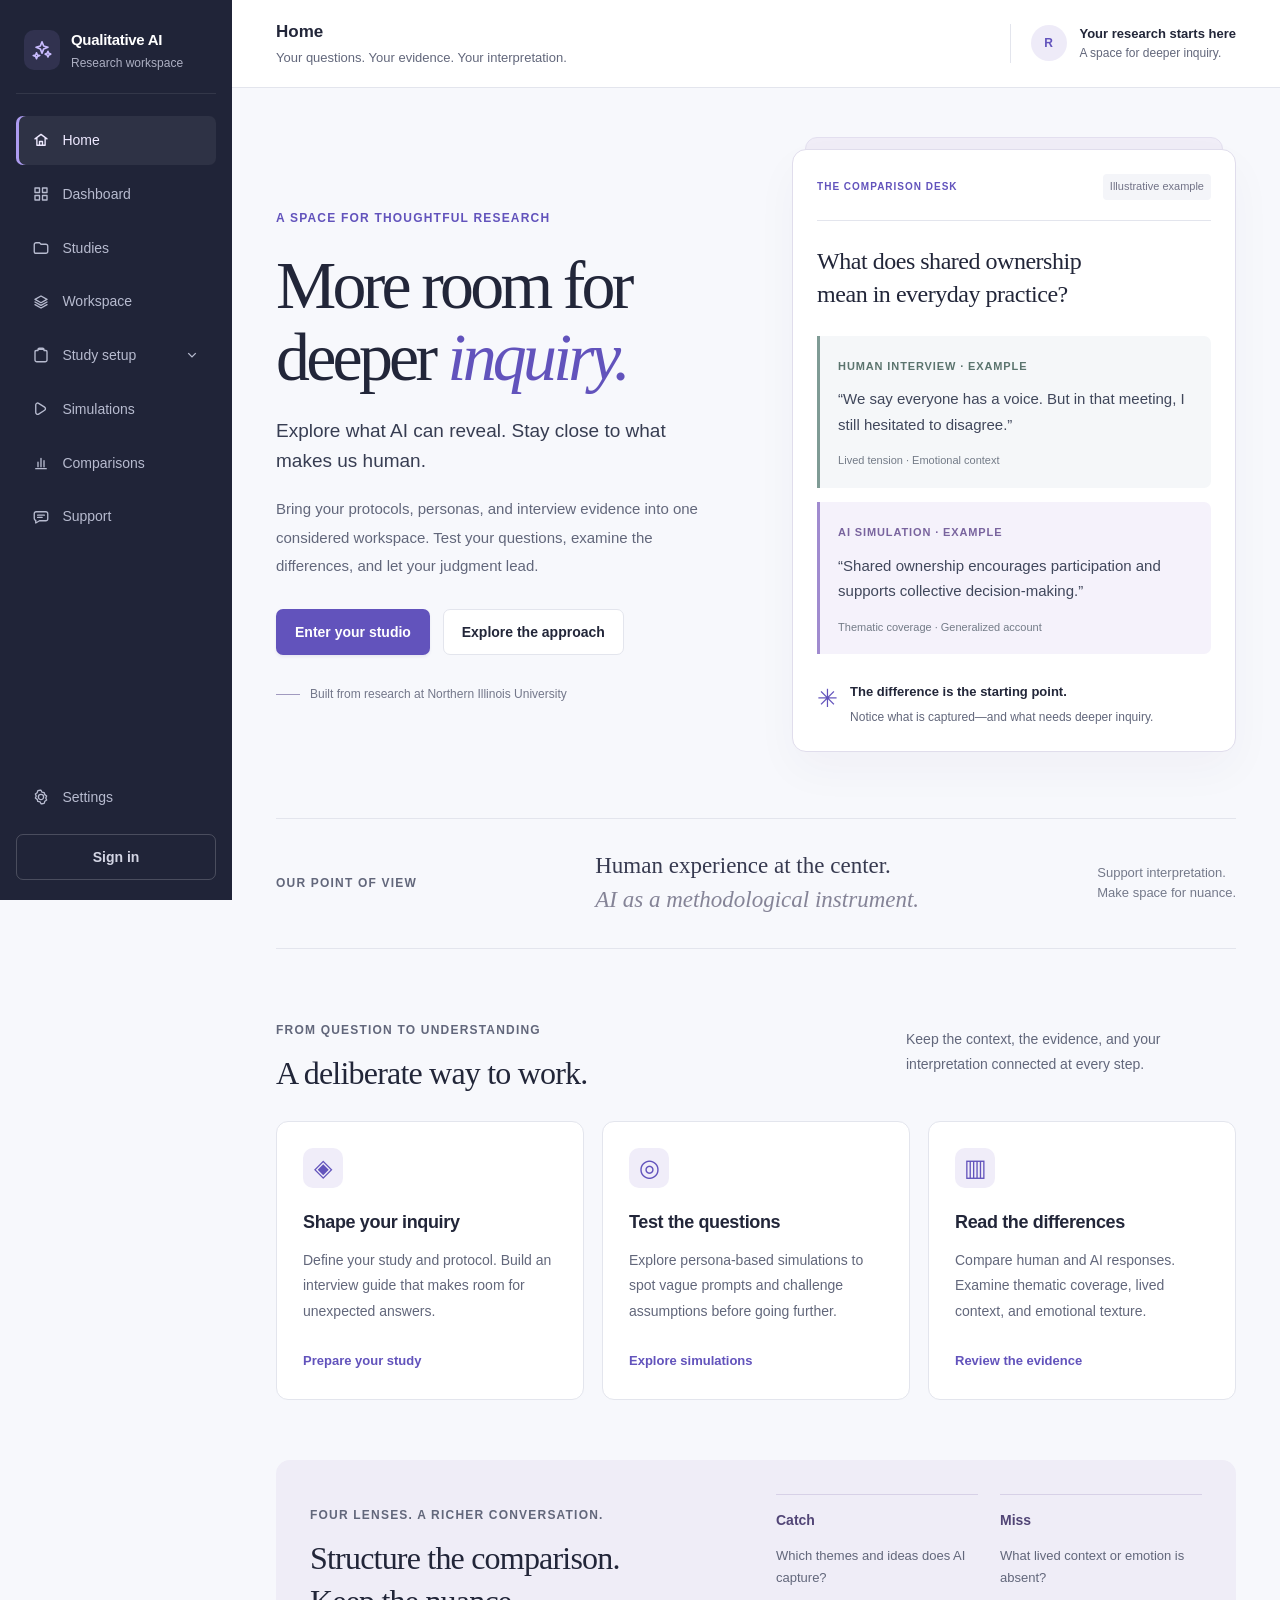
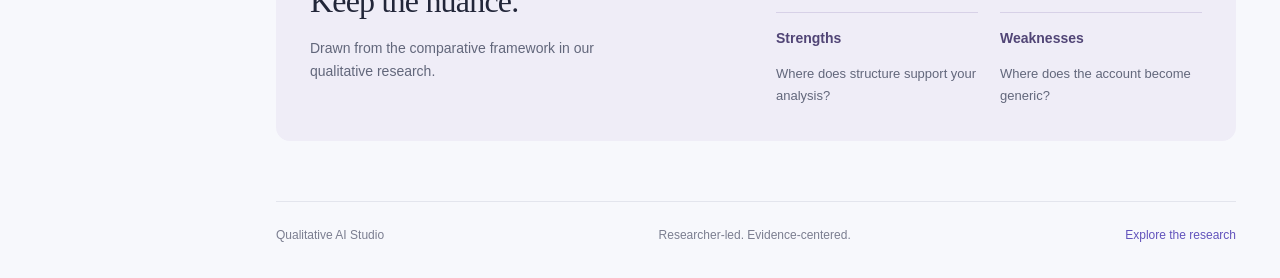
==== commit 0788866f: "Redesign research studio with evidence-centered workspace" ====
--- a/frontend/index.html
+++ b/frontend/index.html
@@ -1,123 +1,14 @@
 <!DOCTYPE html>
 <html lang="en">
-  <head>
-    <meta charset="UTF-8" />
-    <meta name="viewport" content="width=device-width, initial-scale=1.0" />
-    <title>Qualitative AI Interview Studio</title>
-    <link rel="stylesheet" href="/frontend/styles.css?v=2026-09-25-2" />
-  </head>
-  <body data-page="home">
-    <div class="site-shell">
-      <header class="site-header" data-site-header></header>
-
-      <main class="page page--home">
-        <section class="hero hero--home">
-          <div class="hero__copy">
-            <p class="eyebrow">Qualitative Research Platform</p>
-            <h1>Build studies, run AI interviews, and pressure-test them against real transcripts.</h1>
-            <p class="hero__lede">
-              A workflow-native workspace for qualitative researchers who want speed from AI without losing rigor,
-              traceability, or interpretive control.
-            </p>
-            <div class="hero__actions">
-              <a class="button button--primary" href="/studies">Open Studies</a>
-              <a class="button button--secondary" href="/workspace">Open Workspace</a>
-            </div>
-            <div class="hero__metrics">
-              <div class="hero__metric">
-                <span>Workflow</span>
-                <strong>Study -> Simulate -> Compare</strong>
-              </div>
-              <div class="hero__metric">
-                <span>Orientation</span>
-                <strong>AI-assisted, researcher-led</strong>
-              </div>
-            </div>
-          </div>
-
-          <aside class="hero__panel">
-            <div class="panel-card panel-card--highlight">
-              <span class="panel-card__label">Platform Position</span>
-              <h2>Methodical by design, not a prompt playground.</h2>
-              <p>
-                Treat each study as a durable workspace with reusable protocols, source assets, simulations, and
-                comparisons that can support real analysis cycles.
-              </p>
-            </div>
-          </aside>
-        </section>
-
-        <section class="home-intro">
-          <article class="panel-card">
-            <span class="panel-card__label">How It Works</span>
-            <h2>One workflow, three stages.</h2>
-            <div class="home-stages">
-              <div class="home-stage">
-                <strong>01 Setup</strong>
-                <p>Create a study, define protocol rules, and load source documents.</p>
-              </div>
-              <div class="home-stage">
-                <strong>02 Generate</strong>
-                <p>Run persona-based simulations with shared interview guides.</p>
-              </div>
-              <div class="home-stage">
-                <strong>03 Evaluate</strong>
-                <p>Compare AI and real interviews with structured review artifacts.</p>
-              </div>
-            </div>
-          </article>
-        </section>
-
-        <section class="content-grid content-grid--three home-feature-grid">
-          <article class="panel-card">
-            <span class="panel-card__label">Method Orientation</span>
-            <h2>Grounded interpretation stays central.</h2>
-            <p>
-              The system is designed to expose where AI aligns, drifts, or flattens nuance so researchers can judge
-              analytic value directly.
-            </p>
-          </article>
-          <article class="panel-card">
-            <span class="panel-card__label">Product Direction</span>
-            <h2>Built as study infrastructure.</h2>
-            <p>
-              Separate pages for setup, simulation, and evaluation reduce prompt sprawl and keep work reproducible.
-            </p>
-          </article>
-          <article class="panel-card">
-            <span class="panel-card__label">Readiness</span>
-            <h2>Ready for deeper research ops.</h2>
-            <p>
-              The architecture is prepared for stronger identity, persistence, and collaboration as the studies mature.
-            </p>
-          </article>
-        </section>
-
-        <section class="split-showcase home-bottom">
-          <article class="showcase-card">
-            <span class="panel-card__label">Workflow Navigation</span>
-            <h2>Move from study definition to comparative evidence.</h2>
-            <ul class="check-list">
-              <li>Create or select a study workspace.</li>
-              <li>Define protocol guidance that anchors generation and review.</li>
-              <li>Prepare personas, guides, and transcripts as linked assets.</li>
-              <li>Run simulations and compare outputs in a structured analysis flow.</li>
-            </ul>
-          </article>
-
-          <article class="showcase-card showcase-card--soft">
-            <span class="panel-card__label">Live Platform</span>
-            <h2>Production workflow for AI-assisted qualitative research.</h2>
-            <p>
-              The platform is live and supports study-scoped setup, simulation, and comparison workflows for
-              end-to-end researcher use.
-            </p>
-            <a class="text-link" href="/dashboard">Go to the dashboard</a>
-          </article>
-        </section>
-      </main>
-    </div>
-
-    <script src="/frontend/app.js?v=2026-09-25-2" type="module"></script>
-  </body>
-</html>
+<head><meta charset="UTF-8"><meta name="viewport" content="width=device-width, initial-scale=1.0"><meta name="description" content="A considered workspace for qualitative research. Refine interview protocols, explore AI personas, and compare synthetic responses with human evidence."><title>Qualitative AI Studio — A space for deeper inquiry</title><link rel="stylesheet" href="/frontend/styles.css?v=2026-11-22"></head>
+<body data-page="home"><div class="site-shell"><header class="site-header" data-site-header></header>
+<main class="page page--home">
+<section class="inquiry-hero">
+<div class="inquiry-hero__copy"><p class="eyebrow">A space for thoughtful research</p><h1>More room for<br>deeper <em>inquiry.</em></h1><p class="inquiry-lede">Explore what AI can reveal. Stay close to what makes us human.</p><p class="inquiry-description">Bring your protocols, personas, and interview evidence into one considered workspace. Test your questions, examine the differences, and let your judgment lead.</p><div class="hero__actions"><a class="button button--primary" href="/studies">Enter your studio</a><a class="button button--secondary" href="#research-method">Explore the approach</a></div><div class="research-credit"><span class="research-credit__line"></span>Built from research at Northern Illinois University</div></div>
+<aside class="evidence-preview" aria-label="Illustrative comparison, not actual study data"><div class="evidence-preview__bar"><span class="eyebrow">The comparison desk</span><span class="preview-badge">Illustrative example</span></div><div class="evidence-preview__question">What does shared ownership<br>mean in everyday practice?</div><div class="evidence-excerpt"><span class="excerpt-label">Human interview · Example</span><p>“We say everyone has a voice. But in that meeting, I still hesitated to disagree.”</p><span class="excerpt-annotation">Lived tension · Emotional context</span></div><div class="evidence-excerpt evidence-excerpt--synthetic"><span class="excerpt-label">AI simulation · Example</span><p>“Shared ownership encourages participation and supports collective decision-making.”</p><span class="excerpt-annotation">Thematic coverage · Generalized account</span></div><div class="comparison-insight"><span class="insight-mark">✳</span><div><strong>The difference is the starting point.</strong><p>Notice what is captured—and what needs deeper inquiry.</p></div></div></aside>
+</section>
+<section class="research-principle"><span class="eyebrow">Our point of view</span><p>Human experience at the center.<br><em>AI as a methodological instrument.</em></p><span>Support interpretation.<br>Make space for nuance.</span></section>
+<section id="research-method" class="method-section"><div class="section-heading"><div><p class="eyebrow">From question to understanding</p><h2>A deliberate way to work.</h2></div><p class="method-intro">Keep the context, the evidence, and your interpretation connected at every step.</p></div><div class="method-grid"><a class="method-card" href="/protocol"><span class="method-icon">◈</span><h3>Shape your inquiry</h3><p>Define your study and protocol. Build an interview guide that makes room for unexpected answers.</p><span class="method-link">Prepare your study</span></a><a class="method-card" href="/simulations"><span class="method-icon">◎</span><h3>Test the questions</h3><p>Explore persona-based simulations to spot vague prompts and challenge assumptions before going further.</p><span class="method-link">Explore simulations</span></a><a class="method-card" href="/comparisons"><span class="method-icon">▥</span><h3>Read the differences</h3><p>Compare human and AI responses. Examine thematic coverage, lived context, and emotional texture.</p><span class="method-link">Review the evidence</span></a></div></section>
+<section class="comparison-lenses"><div><p class="eyebrow">Four lenses. A richer conversation.</p><h2>Structure the comparison.<br>Keep the nuance.</h2><p>Drawn from the comparative framework in our qualitative research.</p></div><div class="lens-grid"><article><span>Catch</span><p>Which themes and ideas does AI capture?</p></article><article><span>Miss</span><p>What lived context or emotion is absent?</p></article><article><span>Strengths</span><p>Where does structure support your analysis?</p></article><article><span>Weaknesses</span><p>Where does the account become generic?</p></article></div></section>
+<footer class="studio-footer"><span>Qualitative AI Studio</span><span>Researcher-led. Evidence-centered.</span><a href="https://github.com/AntBap23/Qualitive-AI-Research" target="_blank" rel="noopener noreferrer">Explore the research</a></footer>
+</main></div><script src="/frontend/app.js?v=2026-11-22" type="module"></script></body></html>
--- a/frontend/styles.css
+++ b/frontend/styles.css
@@ -1955,3 +1955,242 @@
     transition: none !important;
   }
 }
+
+/* Studio visual system: quiet surfaces, editorial hierarchy, evidence first. */
+:root {
+  --bg: #f7f8fc; --bg-strong: #eef0f7; --surface-soft: #f8f9fc;
+  --surface-muted: #f0f1f8; --text: #222639; --text-secondary: #62677b;
+  --primary: #6253bc; --primary-strong: #45388e; --primary-soft: #8275ce;
+  --primary-faint: #f0edf9; --line: #e3e5ed; --line-strong: #d5d0e9;
+  --shadow: 0 3px 16px #25234405; --shadow-strong: 0 16px 40px #2523440c;
+  --radius-md: 12px; --radius-lg: 16px; --sidebar-width: 232px; --topbar-height: 88px;
+  --content-max: 1600px; --font-body: "Avenir Next", "Segoe UI", sans-serif;
+  --font-display: "Avenir Next", "Segoe UI", sans-serif;
+}
+html { scroll-behavior: smooth; scroll-padding-top: 110px; }
+body { background: var(--bg); font-size: 16px; }
+body::before { display: none; }
+::selection { background: #ded8f6; color: #28213e; }
+.site-shell { width: 100%; max-width: 1800px; padding: 124px 44px 32px calc(var(--sidebar-width) + 44px); }
+.app-sidebar { inset: 0 auto 0 0; width: var(--sidebar-width); padding: 28px 16px 20px; border-radius: 0; background: #202438; box-shadow: none; gap: 22px; }
+.app-brand { padding: 0 8px 20px; gap: 11px; border-bottom: 1px solid #ffffff16; }
+.app-brand__mark { width: 36px; height: 40px; border-radius: 10px; background: #9284dc24; color: #c9bcff; box-shadow: none; }
+.app-brand__copy strong { font-size: 15px; letter-spacing: -.3px; }
+.app-brand__copy span { font-size: 12px; color: #acafc2; }
+.sidebar-nav { gap: 5px; }
+.sidebar-nav__link,.sidebar-nav__sublink,.sidebar-nav__group-toggle { border-radius: 7px; min-height: 43px; color: #b7bbcf; gap: 10px; }
+.sidebar-nav__link.is-active,.sidebar-nav__sublink.is-active { color: #eee9ff; background: #ffffff10; box-shadow: inset 3px 0 #ad9cf1; }
+.sidebar-nav__label { font-size: 14px; font-weight: 500; }
+.sidebar-nav__icon { width: 22px; flex-basis: 22px; }
+.sidebar-nav__icon svg { width: 18px; height: 18px; }
+.sidebar-signout { background: transparent; border-color: #ffffff25; color: #c8cbdb; font-size: 14px; }
+.header-bar { top: 0; left: var(--sidebar-width); right: 0; min-height: 88px; border: 0; border-bottom: 1px solid var(--line); border-radius: 0; background: #ffffff; backdrop-filter: none; box-shadow: none; padding: 16px 44px; grid-template-columns: 1fr auto; }
+.page-intro__eyebrow { display: none; }
+.page-intro__title { font-size: 17px; }
+.page-intro__copy { font-size: 13px; }
+.header-utility { display: flex; gap: 22px; align-items: center; }
+.study-switcher { min-width: 190px; gap: 2px; }
+.study-switcher__top .study-status { display: none; }
+.study-switcher select { padding: 7px 32px 7px 10px; font-size: 14px; min-height: 34px; }
+.account-chip { padding: 0 0 0 20px; border: 0; border-left: 1px solid var(--line); border-radius: 0; background: none; }
+.account-chip__avatar { width: 36px; height: 36px; font-size: 12px; background: #eeebf8; color: var(--primary); }
+.account-chip__copy strong { font-size: 13px; }
+.account-chip__copy .brand__copy { font-size: 12px; }
+body[data-page="home"] .study-switcher,body[data-page="sign-in"] .study-switcher { display: none; }
+.eyebrow,.panel-card__label,.field-label,.metric-card__label { font-size: 12px; font-weight: 600; letter-spacing: .1em; }
+p { color: var(--text-secondary); }
+h1 { letter-spacing: -.045em; line-height: 1.15; }
+h2 { font-size: 23px; letter-spacing: -.025em; line-height: 1.35; }
+h3 { line-height: 1.4; }
+button,.button { border-radius: 7px; font-weight: 600; font-size: 14px; min-height: 44px; padding: 11px 18px; letter-spacing: 0; }
+.button--primary { background: var(--primary); box-shadow: 0 2px 3px #42378014; }
+.button--primary:hover { background: var(--primary-strong); }
+.button--secondary { background: #fff; border-color: var(--line); }
+button:hover,.button:hover,button:focus-visible,.button:focus-visible { transform: none; box-shadow: none; }
+a:focus-visible,button:focus-visible,input:focus-visible,select:focus-visible,textarea:focus-visible { outline: 3px solid #9684dd; outline-offset: 3px; }
+input,textarea,select { border-radius: 7px; background: #fff; box-shadow: none; font-size: 16px; }
+select { appearance: none; padding-right: 36px; background-image: url("data:image/svg+xml,%3Csvg xmlns='http://www.w3.org/2000/svg' width='12' height='8'%3E%3Cpath d='m1 1 5 5 5-5' fill='none' stroke='%2362677b' stroke-width='1.5'/%3E%3C/svg%3E"); background-repeat: no-repeat; background-position: right 12px center; }
+.panel-card,.showcase-card,.metric-card,.dashboard-entity-card { background: #fff; border: 1px solid var(--line); border-radius: 12px; box-shadow: none; padding: 24px; }
+.panel-card--highlight,.showcase-card--soft,.metric-card--featured { background: #f0edf9; color: var(--text); }
+.panel-card--highlight h2,.panel-card--highlight p { color: var(--text); }
+.page-context { border: 0; border-radius: 0; padding: 0 0 15px; border-bottom: 1px solid var(--line); background: none; box-shadow: none; backdrop-filter: none; }
+.breadcrumbs,.workflow-progress__step { font-size: 13px; }
+.hero { gap: 24px; }
+.hero__copy { padding: 8px 0 16px; background: none; border: 0; box-shadow: none; }
+.hero h1 { font-size: clamp(28px,3vw,42px); }
+.hero__lede { font-size: 16px; max-width: 680px; }
+.hero__metrics { border-top: 1px solid var(--line); padding-top: 18px; }
+.hero__metric { background: none; border: 0; padding: 0; box-shadow: none; }
+.hero__metric span { font-size: 12px; }
+.hero__metric strong { font-size: 15px; }
+.metric-card strong { font-size: 30px; letter-spacing: -.04em; }
+.metric-card .muted-copy { font-size: 13px; }
+.section-heading { align-items: center; gap: 20px; }
+.dashboard-entity-card { transition: border-color .15s; }
+.dashboard-entity-card:hover { transform: none; border-color: #b9aedf; box-shadow: none; }
+.dashboard-entity-card__icon { background: var(--primary-faint); color: var(--primary); border-radius: 8px; }
+.dashboard-entity-card__count { font-size: 28px; }
+.dashboard-layout { grid-template-columns: minmax(0,2fr) minmax(260px,1fr); }
+.empty-note { background: #f8f9fc; border: 1px dashed #d6d9e7; color: var(--text-secondary); border-radius: 8px; padding: 24px; }
+.resource-card { border-radius: 9px; box-shadow: none; }
+.workspace-nav { border-radius: 8px; background: #fff; box-shadow: none; }
+.workspace-nav a { font-size: 14px; }
+.message-box { border-radius: 8px; font-size: 14px; }
+.stack-form label { font-size: 14px; font-weight: 500; }
+.consent-banner { border-radius: 12px; box-shadow: var(--shadow-strong); border-color: var(--line); }
+.skip-link { position: fixed; top: -100px; left: 20px; padding: 12px 20px; z-index: 200; background: #fff; border: 2px solid var(--primary); }
+.skip-link:focus { top: 12px; }
+/* Public studio introduction */
+.page--home { gap: 60px; max-width: 1250px; margin: auto; }
+.inquiry-hero { display: grid; grid-template-columns: 1.05fr 1fr; align-items: center; gap: 50px; padding: 25px 0 6px; }
+.inquiry-hero .eyebrow { color: var(--primary); }
+.inquiry-hero h1 { font-family: Georgia, 'Times New Roman', serif; font-weight: 400; font-size: clamp(48px,5.3vw,78px); letter-spacing: -.055em; line-height: 1.06; margin: 22px 0; }
+.inquiry-hero h1 em { color: var(--primary); font-weight: 400; }
+.inquiry-lede { color: #373d52; font-size: 19px; max-width: 400px; line-height: 1.6; }
+.inquiry-description { max-width: 440px; font-size: 15px; line-height: 1.9; }
+.hero__actions { flex-wrap: wrap; margin-top: 28px; }
+.research-credit { display: flex; gap: 10px; align-items: center; color: #73778a; font-size: 12px; margin-top: 30px; }
+.research-credit__line { width: 24px; height: 1px; background: #a19abf; }
+.evidence-preview { background: #fff; border: 1px solid #e0ddec; border-radius: 14px; padding: 24px; box-shadow: 0 18px 45px #34285f09; position: relative; }
+.evidence-preview::before { content: ''; position: absolute; inset: -13px 12px auto; height: 16px; border: 1px solid #e3dfef; border-radius: 12px 12px 0 0; background: #f0edf7; z-index: -1; }
+.evidence-preview__bar { display: flex; justify-content: space-between; align-items: center; gap: 12px; padding-bottom: 20px; border-bottom: 1px solid var(--line); }
+.evidence-preview__bar .eyebrow { font-size: 10px; }
+.preview-badge { color: #727387; font-size: 11px; background: #f4f5f9; padding: 4px 7px; border-radius: 4px; }
+.evidence-preview__question { font-family: Georgia,serif; font-size: 24px; line-height: 1.4; padding: 24px 0; letter-spacing: -.02em; }
+.evidence-excerpt { padding: 16px 18px; background: #f5f7f9; border-left: 3px solid #7f9b95; border-radius: 0 7px 7px 0; margin-bottom: 14px; }
+.excerpt-label { font-size: 11px; font-weight: 600; text-transform: uppercase; letter-spacing: .08em; color: #5b746e; }
+.evidence-excerpt p { color: #40475b; font-size: 15px; line-height: 1.7; margin: 9px 0; }
+.excerpt-annotation { font-size: 11px; color: #737b87; }
+.evidence-excerpt--synthetic { background: #f5f2fb; border-color: #a08bcf; }
+.evidence-excerpt--synthetic .excerpt-label { color: #79649e; }
+.comparison-insight { display: flex; gap: 12px; padding-top: 10px; }
+.insight-mark { font-size: 25px; color: var(--primary); }
+.comparison-insight strong { font-size: 13px; font-weight: 600; }
+.comparison-insight p { font-size: 12px; line-height: 1.6; margin: 4px 0 0; }
+.research-principle { display: flex; align-items: center; justify-content: space-between; gap: 24px; padding: 30px 0; border-block: 1px solid var(--line); }
+.research-principle p { font-family: Georgia,serif; color: #373a50; font-size: 23px; line-height: 1.5; margin: 0; }
+.research-principle p em { color: #858497; }
+.research-principle > span:last-child { font-size: 13px; color: #74798a; }
+.method-section .section-heading { margin-bottom: 26px; }
+.method-section h2,.comparison-lenses h2 { font-family: Georgia,serif; font-weight: 400; font-size: 32px; }
+.method-intro { max-width: 330px; font-size: 14px; line-height: 1.8; }
+.method-grid { display: grid; grid-template-columns: repeat(3,1fr); gap: 18px; }
+.method-card { border: 1px solid var(--line); border-radius: 12px; padding: 26px; background: #fff; transition: border-color .15s; }
+.method-card:hover { border-color: #a498cd; }
+.method-icon { display: grid; place-items: center; width: 40px; height: 40px; background: #f0edf9; color: var(--primary); font-size: 24px; border-radius: 10px; margin-bottom: 22px; }
+.method-card h3 { font-size: 18px; font-weight: 600; letter-spacing: -.02em; }
+.method-card p { font-size: 14px; line-height: 1.85; margin: 12px 0 22px; }
+.method-link { color: var(--primary); font-size: 13px; font-weight: 600; }
+.comparison-lenses { display: grid; grid-template-columns: 1fr 1fr; gap: 40px; padding: 34px; border-radius: 14px; background: #efedf7; }
+.comparison-lenses > div > p:last-child { font-size: 14px; max-width: 320px; }
+.lens-grid { display: grid; grid-template-columns: 1fr 1fr; gap: 22px; }
+.lens-grid article { border-top: 1px solid #d7d1e7; padding-top: 12px; }
+.lens-grid span { font-weight: 600; font-size: 14px; color: #514576; }
+.lens-grid p { font-size: 13px; line-height: 1.7; margin-bottom: 0; }
+.studio-footer { border-top: 1px solid var(--line); padding: 24px 0 0; display: flex; justify-content: space-between; gap: 20px; font-size: 12px; color: #7b7e90; }
+.studio-footer a { color: var(--primary); }
+.auth-shell { display: grid; grid-template-columns: 1fr 1fr; gap: 50px; align-items: center; padding: 36px 0; max-width: 1080px; margin: auto; }
+.auth-story h2 { font-family: Georgia,serif; font-size: clamp(38px,4vw,60px); font-weight: 400; line-height: 1.15; margin: 24px 0; }
+.auth-story h2 em { color: var(--primary); }
+.auth-story > p { max-width: 350px; font-size: 16px; line-height: 1.9; }
+.auth-story__note { margin-top: 50px; font-size: 13px; line-height: 1.8; color: var(--text-secondary); border-left: 2px solid #ad9ed1; padding-left: 16px; }
+.panel-card--auth { width: 100%; max-width: none; padding: 36px; }
+.panel-card--auth h1 { font-size: 30px; }
+.auth-mode-note { padding: 10px 0; background: none; border: 0; }
+.auth-mode-note .field-label { display: none; }
+.auth-mode-note p { font-size: 13px; }
+.auth-mode-row { display: grid; grid-template-columns: 1fr 1fr; gap: 6px; background: #f4f3f8; padding: 5px; border-radius: 8px; }
+.auth-mode-row button { border: 0; background: transparent; }
+.auth-mode-row button.is-active { background: #fff; color: var(--primary); box-shadow: 0 1px 4px #24203010; }
+@media(min-width:1600px) { .site-shell { padding-right: 70px; padding-left: calc(var(--sidebar-width) + 70px); } }
+@media(max-width:1200px) and (min-width:721px) {
+  :root { --sidebar-width: 204px; }
+  .app-brand__copy,.sidebar-nav__label { display: block; }
+  .app-sidebar { padding-inline: 12px; }
+  .sidebar-nav__link,.sidebar-nav__group-toggle,.sidebar-nav__sublink { justify-content: flex-start; }
+  .site-shell { padding-right: 28px; padding-left: calc(var(--sidebar-width) + 28px); }
+  .header-bar { left: var(--sidebar-width); padding-inline: 28px; }
+  .account-chip__copy { display: none; }
+  .inquiry-hero { gap: 26px; }
+  .evidence-preview { padding: 20px; }
+  .research-principle > span:last-child { display: none; }
+}
+@media(max-width:980px) {
+  :root { --topbar-height: 88px; }
+  .header-bar { grid-template-columns: 1fr auto; }
+  .inquiry-hero { grid-template-columns: 1fr; gap: 40px; }
+  .inquiry-hero__copy { max-width: 620px; }
+  .inquiry-hero h1 { font-size: 64px; }
+  .evidence-preview { max-width: 600px; }
+  .dashboard-layout,.auth-shell,.comparison-lenses { grid-template-columns: 1fr; }
+  .method-grid { grid-template-columns: 1fr; }
+  .method-card { display: grid; grid-template-columns: 44px 1fr; column-gap: 20px; }
+  .method-icon { grid-row: span 3; }
+  .method-card p { margin-block: 8px 12px; }
+  .method-card .method-link { grid-column: 2; }
+  .research-principle { flex-wrap: wrap; }
+  .auth-story__note { display: none; }
+}
+@media(max-width:720px) {
+  .app-sidebar { position: static; width: 100%; flex-direction: column; height: auto; padding: 16px; gap: 12px; overflow: visible; }
+  .app-brand { padding: 0 0 12px; min-height: 48px; }
+  .app-brand__copy { display: block; }
+  .sidebar-nav { display: flex; flex-wrap: nowrap; overflow-x: auto; width: 100%; gap: 5px; }
+  .sidebar-nav__link,.sidebar-nav__sublink { flex: 0 0 auto; min-height: 40px; padding: 8px 12px; }
+  .sidebar-nav__label { display: inline; font-size: 13px; }
+  .sidebar-nav__subnav { display: flex; }
+  .sidebar-nav__group { display: contents; }
+  .sidebar-nav__group-toggle { display: none; }
+  .sidebar-nav--utility { width: 100%; align-items: center; }
+  .sidebar-signout { margin: 0 0 0 auto; width: auto; min-height: 34px; padding: 6px 12px; }
+  .site-shell { width: 100%; padding: 0 0 24px; }
+  .header-bar { position: static; margin: 0; padding: 14px 20px; min-height: 70px; border-radius: 0; grid-template-columns: 1fr; }
+  .page-intro { display: none; }
+  .header-utility { justify-content: space-between; width: 100%; gap: 12px; }
+  .account-chip { padding: 0; border: 0; }
+  .account-chip__copy { display: none; }
+  body[data-page="home"] .account-chip__copy,body[data-page="sign-in"] .account-chip__copy { display: grid; }
+  .page { margin: 24px 20px 0; gap: 24px; }
+  .page--home { gap: 36px; }
+  .inquiry-hero { padding-top: 8px; }
+  .inquiry-hero h1 { font-size: 51px; }
+  .inquiry-lede { font-size: 18px; }
+  .inquiry-description { font-size: 15px; }
+  .evidence-preview { padding: 18px; }
+  .evidence-preview__question { font-size: 22px; }
+  .research-principle { gap: 16px; padding: 24px 0; }
+  .research-principle p { font-size: 22px; }
+  .method-section .section-heading { align-items: flex-start; }
+  .method-intro { margin: 0; }
+  .method-card { padding: 20px; }
+  .comparison-lenses { padding: 24px; gap: 20px; }
+  .lens-grid { gap: 20px; }
+  .studio-footer { flex-wrap: wrap; font-size: 12px; }
+  .panel-card,.metric-card,.dashboard-entity-card { padding: 20px; }
+  .auth-shell { padding: 0; gap: 24px; }
+  .auth-story h2 { font-size: 40px; }
+  .auth-story h2 br { display: none; }
+  .auth-story > p { font-size: 15px; }
+  .panel-card--auth { padding: 24px; }
+  .workflow-progress { flex-wrap: wrap; gap: 8px; }
+  .breadcrumbs { white-space: normal; }
+  .hero h1 { font-size: 30px; }
+  .page-context { padding: 0 0 15px; }
+}
+@media(prefers-reduced-motion:reduce) { html { scroll-behavior: auto; } }
+/* Keep the workspace still while reading and comparing evidence. */
+.app-sidebar .sidebar-signout { background: transparent; color: #d3d5e4; border-color: #ffffff30; }
+.app-sidebar .sidebar-signout:hover { background: #ffffff10; color: #fff; }
+.app-brand__copy strong,.app-brand__copy span { display: block; }
+.page > section,.panel-card,.showcase-card,.metric-card { animation: none; }
+.panel-card::after,.showcase-card::after,.metric-card::after,.resource-card::after,.report-block::after,.dashboard-entity-card::after { display: none; }
+.study-switcher { padding: 0; background: none; border: 0; border-radius: 0; box-shadow: none; }
+.hero--portal .hero__copy { min-height: 0; padding: 10px 0; border-radius: 0; background: none; color: var(--text); box-shadow: none; }
+.hero--portal .hero__copy h1,.hero--portal .hero__metric strong { color: var(--text); }
+.hero--portal .hero__copy .eyebrow,.hero--portal .hero__copy .hero__lede,.hero--portal .hero__metric span { color: var(--text-secondary); }
+.hero--portal .hero__metric { border: 0; border-radius: 0; padding: 0; background: none; backdrop-filter: none; }
+.hero__panel--dashboard { min-height: 0; background: #eeebf7; border: 1px solid #e2ddee; box-shadow: none; color: var(--text); }
+.dashboard-hero-activity__item { padding: 12px 0; border: 0; border-top: 1px solid #dad3ea; border-radius: 0; background: none; }
+.dashboard-hero-activity__item span,.dashboard-hero-activity__item small { color: var(--text-secondary); }
+.dashboard-hero-activity__item a { color: var(--primary); }
+.dashboard-entity-card:hover,.resource-card:hover { transform: none; box-shadow: none; border-color: #c9c1e2; }
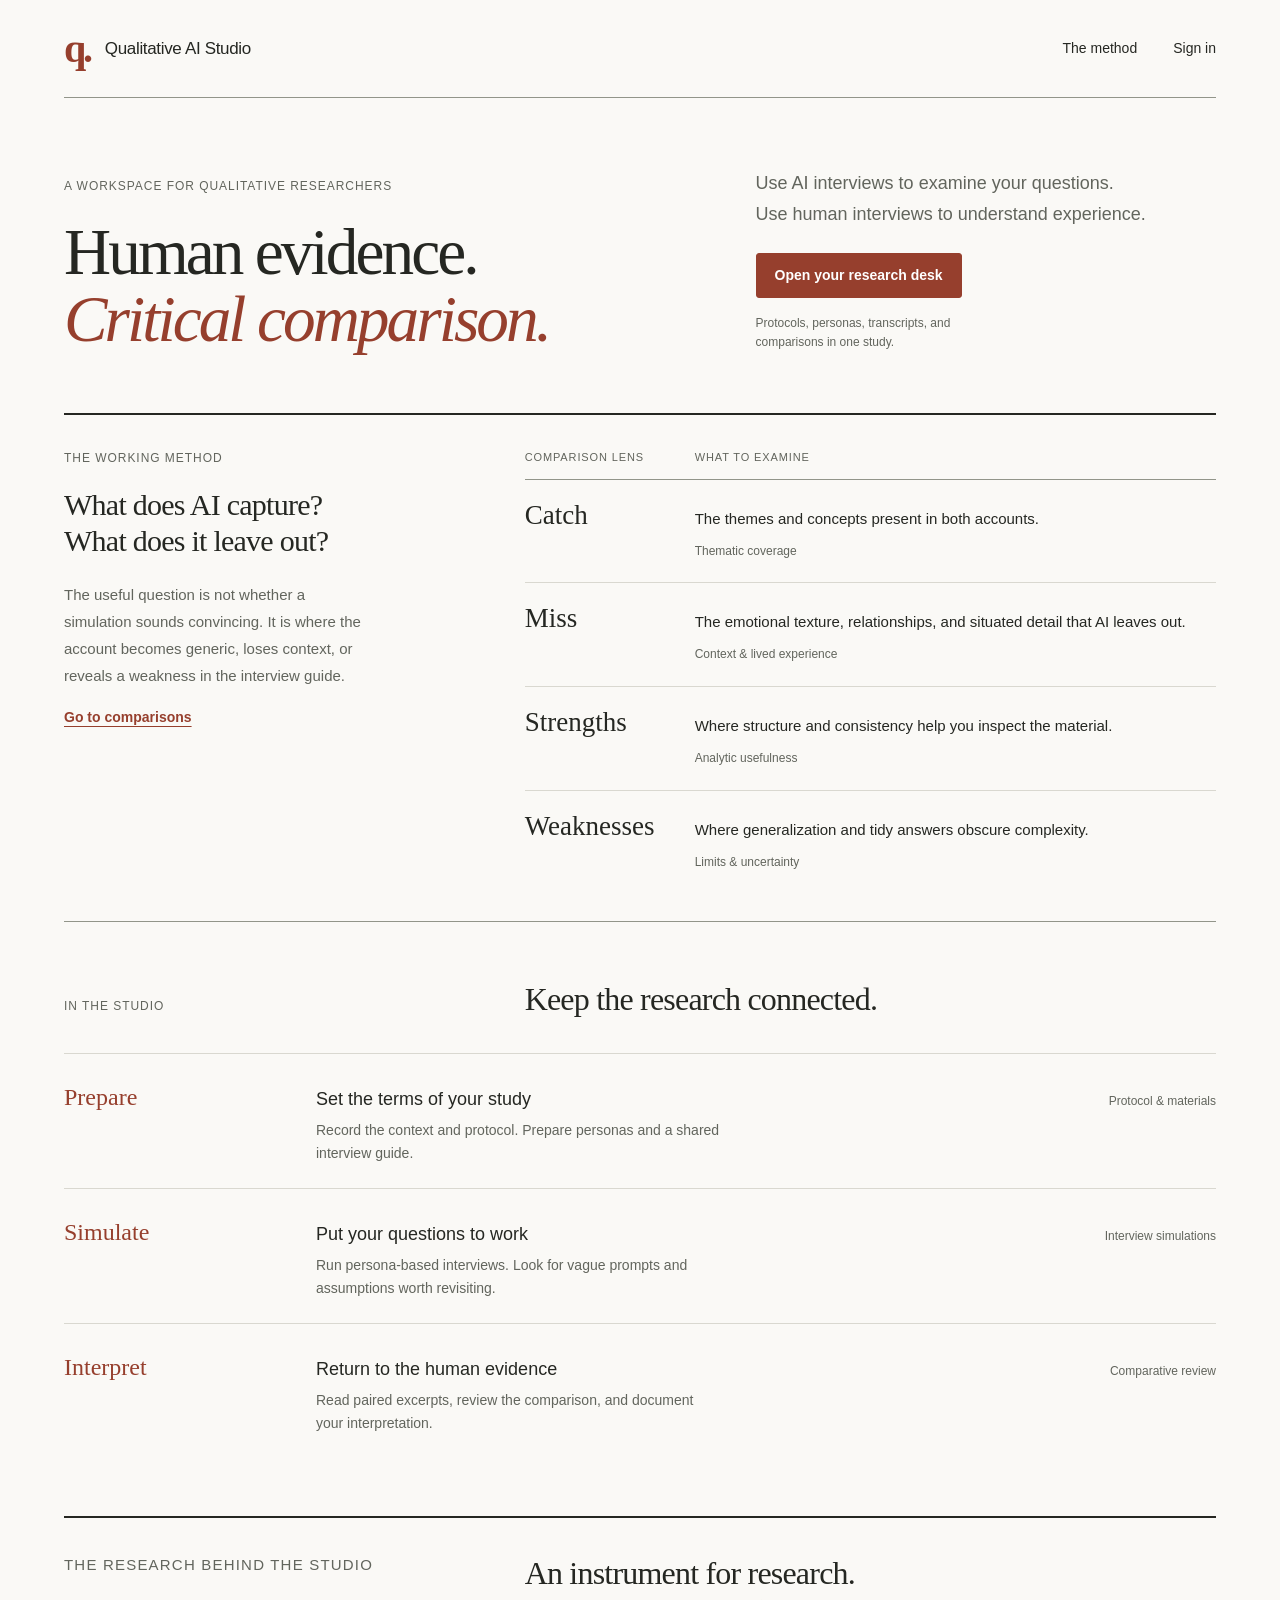
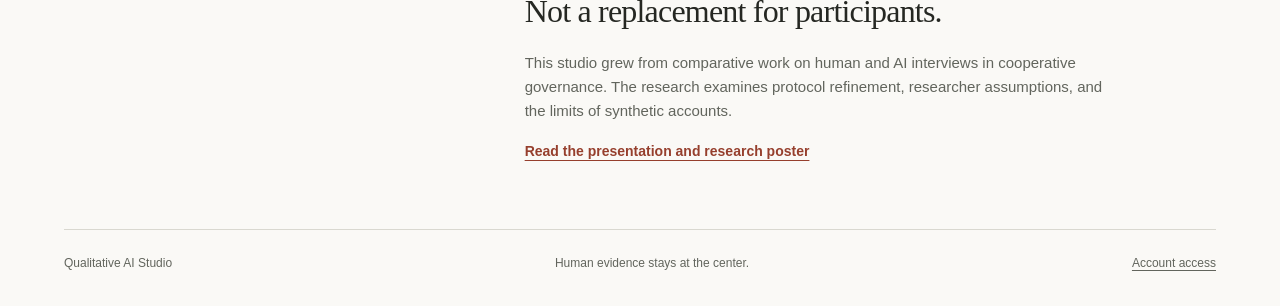
==== commit 3167a97c: "Replace generic frontend with research notebook design" ====
--- a/frontend/index.html
+++ b/frontend/index.html
@@ -1,14 +1,60 @@
 <!DOCTYPE html>
 <html lang="en">
-<head><meta charset="UTF-8"><meta name="viewport" content="width=device-width, initial-scale=1.0"><meta name="description" content="A considered workspace for qualitative research. Refine interview protocols, explore AI personas, and compare synthetic responses with human evidence."><title>Qualitative AI Studio — A space for deeper inquiry</title><link rel="stylesheet" href="/frontend/styles.css?v=2026-11-22"></head>
-<body data-page="home"><div class="site-shell"><header class="site-header" data-site-header></header>
-<main class="page page--home">
-<section class="inquiry-hero">
-<div class="inquiry-hero__copy"><p class="eyebrow">A space for thoughtful research</p><h1>More room for<br>deeper <em>inquiry.</em></h1><p class="inquiry-lede">Explore what AI can reveal. Stay close to what makes us human.</p><p class="inquiry-description">Bring your protocols, personas, and interview evidence into one considered workspace. Test your questions, examine the differences, and let your judgment lead.</p><div class="hero__actions"><a class="button button--primary" href="/studies">Enter your studio</a><a class="button button--secondary" href="#research-method">Explore the approach</a></div><div class="research-credit"><span class="research-credit__line"></span>Built from research at Northern Illinois University</div></div>
-<aside class="evidence-preview" aria-label="Illustrative comparison, not actual study data"><div class="evidence-preview__bar"><span class="eyebrow">The comparison desk</span><span class="preview-badge">Illustrative example</span></div><div class="evidence-preview__question">What does shared ownership<br>mean in everyday practice?</div><div class="evidence-excerpt"><span class="excerpt-label">Human interview · Example</span><p>“We say everyone has a voice. But in that meeting, I still hesitated to disagree.”</p><span class="excerpt-annotation">Lived tension · Emotional context</span></div><div class="evidence-excerpt evidence-excerpt--synthetic"><span class="excerpt-label">AI simulation · Example</span><p>“Shared ownership encourages participation and supports collective decision-making.”</p><span class="excerpt-annotation">Thematic coverage · Generalized account</span></div><div class="comparison-insight"><span class="insight-mark">✳</span><div><strong>The difference is the starting point.</strong><p>Notice what is captured—and what needs deeper inquiry.</p></div></div></aside>
-</section>
-<section class="research-principle"><span class="eyebrow">Our point of view</span><p>Human experience at the center.<br><em>AI as a methodological instrument.</em></p><span>Support interpretation.<br>Make space for nuance.</span></section>
-<section id="research-method" class="method-section"><div class="section-heading"><div><p class="eyebrow">From question to understanding</p><h2>A deliberate way to work.</h2></div><p class="method-intro">Keep the context, the evidence, and your interpretation connected at every step.</p></div><div class="method-grid"><a class="method-card" href="/protocol"><span class="method-icon">◈</span><h3>Shape your inquiry</h3><p>Define your study and protocol. Build an interview guide that makes room for unexpected answers.</p><span class="method-link">Prepare your study</span></a><a class="method-card" href="/simulations"><span class="method-icon">◎</span><h3>Test the questions</h3><p>Explore persona-based simulations to spot vague prompts and challenge assumptions before going further.</p><span class="method-link">Explore simulations</span></a><a class="method-card" href="/comparisons"><span class="method-icon">▥</span><h3>Read the differences</h3><p>Compare human and AI responses. Examine thematic coverage, lived context, and emotional texture.</p><span class="method-link">Review the evidence</span></a></div></section>
-<section class="comparison-lenses"><div><p class="eyebrow">Four lenses. A richer conversation.</p><h2>Structure the comparison.<br>Keep the nuance.</h2><p>Drawn from the comparative framework in our qualitative research.</p></div><div class="lens-grid"><article><span>Catch</span><p>Which themes and ideas does AI capture?</p></article><article><span>Miss</span><p>What lived context or emotion is absent?</p></article><article><span>Strengths</span><p>Where does structure support your analysis?</p></article><article><span>Weaknesses</span><p>Where does the account become generic?</p></article></div></section>
-<footer class="studio-footer"><span>Qualitative AI Studio</span><span>Researcher-led. Evidence-centered.</span><a href="https://github.com/AntBap23/Qualitive-AI-Research" target="_blank" rel="noopener noreferrer">Explore the research</a></footer>
-</main></div><script src="/frontend/app.js?v=2026-11-22" type="module"></script></body></html>+<head>
+  <meta charset="UTF-8" />
+  <meta name="viewport" content="width=device-width, initial-scale=1.0" />
+  <meta name="description" content="Prepare interview protocols, run persona-based simulations, and compare AI responses with human interviews using Catch, Miss, Strengths, and Weaknesses." />
+  <title>Qualitative AI Studio | Human evidence. Critical comparison.</title>
+  <link rel="stylesheet" href="/frontend/styles.css?v=notebook-1" />
+</head>
+<body data-page="home">
+  <div class="site-shell">
+    <header class="site-header" data-site-header></header>
+    <main class="page page--home">
+      <section class="notebook-intro">
+        <div class="notebook-intro__title">
+          <p class="eyebrow">A workspace for qualitative researchers</p>
+          <h1>Human evidence.<br><em>Critical comparison.</em></h1>
+        </div>
+        <div class="notebook-intro__summary">
+          <p>Use AI interviews to examine your questions.<br class="desktop-break" /> Use human interviews to understand experience.</p>
+          <a class="button button--primary" href="/studies">Open your research desk</a>
+          <span class="small-note">Protocols, personas, transcripts, and comparisons in one study.</span>
+        </div>
+      </section>
+
+      <section class="method-desk" aria-labelledby="method-desk-title">
+        <div class="method-desk__margin">
+          <span class="eyebrow">The working method</span>
+          <h2 id="method-desk-title">What does AI capture?<br>What does it leave out?</h2>
+          <p>The useful question is not whether a simulation sounds convincing. It is where the account becomes generic, loses context, or reveals a weakness in the interview guide.</p>
+          <a class="text-link" href="/comparisons">Go to comparisons</a>
+        </div>
+        <div class="method-register">
+          <div class="register-heading"><span>Comparison lens</span><span>What to examine</span></div>
+          <a href="/comparisons" class="register-row"><h3>Catch</h3><div><p>The themes and concepts present in both accounts.</p><span>Thematic coverage</span></div></a>
+          <a href="/comparisons" class="register-row"><h3>Miss</h3><div><p>The emotional texture, relationships, and situated detail that AI leaves out.</p><span>Context &amp; lived experience</span></div></a>
+          <a href="/comparisons" class="register-row"><h3>Strengths</h3><div><p>Where structure and consistency help you inspect the material.</p><span>Analytic usefulness</span></div></a>
+          <a href="/comparisons" class="register-row"><h3>Weaknesses</h3><div><p>Where generalization and tidy answers obscure complexity.</p><span>Limits &amp; uncertainty</span></div></a>
+        </div>
+      </section>
+
+      <section class="desk-workflow" aria-labelledby="desk-workflow-title">
+        <div class="section-heading"><p class="eyebrow">In the studio</p><h2 id="desk-workflow-title">Keep the research connected.</h2></div>
+        <div class="workflow-register">
+          <a href="/protocol"><span class="workflow-register__label">Prepare</span><div><h3>Set the terms of your study</h3><p>Record the context and protocol. Prepare personas and a shared interview guide.</p></div><span class="workflow-register__destination">Protocol &amp; materials</span></a>
+          <a href="/simulations"><span class="workflow-register__label">Simulate</span><div><h3>Put your questions to work</h3><p>Run persona-based interviews. Look for vague prompts and assumptions worth revisiting.</p></div><span class="workflow-register__destination">Interview simulations</span></a>
+          <a href="/comparisons"><span class="workflow-register__label">Interpret</span><div><h3>Return to the human evidence</h3><p>Read paired excerpts, review the comparison, and document your interpretation.</p></div><span class="workflow-register__destination">Comparative review</span></a>
+        </div>
+      </section>
+
+      <section class="research-origin" aria-labelledby="research-origin-title">
+        <p class="eyebrow">The research behind the studio</p>
+        <div><h2 id="research-origin-title">An instrument for research.<br>Not a replacement for participants.</h2><p>This studio grew from comparative work on human and AI interviews in cooperative governance. The research examines protocol refinement, researcher assumptions, and the limits of synthetic accounts.</p><a class="text-link" href="https://github.com/AntBap23/Qualitive-AI-Research" target="_blank" rel="noopener noreferrer">Read the presentation and research poster</a></div>
+      </section>
+      <footer class="studio-footer"><span>Qualitative AI Studio</span><span>Human evidence stays at the center.</span><a href="/sign-in">Account access</a></footer>
+    </main>
+  </div>
+  <script src="/frontend/app.js?v=notebook-1" type="module"></script>
+</body>
+</html>
--- a/frontend/styles.css
+++ b/frontend/styles.css
@@ -1,2196 +1,449 @@
-@import url("https://fonts.googleapis.com/css2?family=Sora:wght@400;500;600;700;800&display=swap");
-
+/* Qualitative AI Studio — research notebook system. See DESIGN_GUIDELINES.md. */
 :root {
-  --bg: #f2f5f2;
-  --bg-strong: #e7ede9;
+  color-scheme: light;
+  --bg: #faf9f6;
   --surface: #ffffff;
-  --surface-soft: #f7f9f7;
-  --surface-muted: #edf2ef;
-  --text: #17211f;
-  --text-secondary: #62706c;
+  --surface-soft: #f3f1ec;
+  --surface-muted: #eeece6;
+  --text: #252722;
+  --text-secondary: #62655d;
   --text-inverse: #ffffff;
-  --primary: #286b61;
-  --primary-strong: #184b45;
-  --primary-soft: #4a8e82;
-  --primary-faint: rgba(40, 107, 97, 0.1);
-  --line: rgba(23, 33, 31, 0.11);
-  --line-strong: rgba(40, 107, 97, 0.24);
-  --shadow: 0 4px 20px rgba(18, 39, 35, 0.07);
-  --shadow-strong: 0 20px 48px rgba(20, 71, 63, 0.18);
-  --radius-sm: 8px;
-  --radius-md: 16px;
-  --radius-lg: 24px;
-  --sidebar-width: 224px;
-  --topbar-height: 156px;
-  --content-max: 1380px;
-  --font-body: "Sora", "Avenir Next", sans-serif;
-  --font-display: "Sora", "Avenir Next", sans-serif;
-}
-
-* {
-  box-sizing: border-box;
-}
-
-html {
-  color-scheme: light;
-}
-
-body {
-  margin: 0;
-  min-height: 100vh;
-  overflow-x: hidden;
-  background:
-    radial-gradient(circle at top left, rgba(74, 142, 130, 0.13), transparent 34%),
-    radial-gradient(circle at bottom right, rgba(177, 145, 91, 0.08), transparent 30%),
-    var(--bg);
-  color: var(--text);
-  font-family: var(--font-body);
-  font-size: 15px;
-  line-height: 1.6;
-  opacity: 1;
-}
-
-body::before {
-  content: "";
-  position: fixed;
-  inset: 0;
-  pointer-events: none;
-  background-image:
-    linear-gradient(rgba(23, 33, 31, 0.028) 1px, transparent 1px),
-    linear-gradient(90deg, rgba(23, 33, 31, 0.028) 1px, transparent 1px);
-  background-size: 42px 42px;
-  mask-image: radial-gradient(circle at center, black 28%, transparent 80%);
-}
-
-a,
-button,
-input,
-textarea,
-select {
-  font: inherit;
-  color: inherit;
-}
-
-a {
-  text-decoration: none;
-}
-
-button,
-.button {
-  display: inline-flex;
-  align-items: center;
-  justify-content: center;
-  gap: 0.45rem;
-  min-height: 40px;
-  padding: 0.65rem 1rem;
-  border: 1px solid transparent;
-  border-radius: var(--radius-sm);
-  background: var(--surface);
-  color: var(--text);
-  font-size: 0.84rem;
-  font-weight: 700;
-  letter-spacing: 0.01em;
-  cursor: pointer;
-  transition: transform 160ms ease, box-shadow 160ms ease, border-color 160ms ease, background 160ms ease, color 160ms ease;
-}
-
-button:hover,
-.button:hover,
-button:focus-visible,
-.button:focus-visible {
-  transform: translateY(-1px);
-  box-shadow: 0 10px 22px rgba(40, 107, 97, 0.16);
-}
-
-button:disabled,
-.button:disabled,
-.button.is-loading,
-button.is-loading {
-  cursor: wait;
-  transform: none;
-  box-shadow: none;
-  opacity: 0.82;
-}
-
-.button.is-loading::before,
-button.is-loading::before {
-  content: "";
-  width: 0.85rem;
-  height: 0.85rem;
-  border-radius: 50%;
-  border: 2px solid currentColor;
-  border-right-color: transparent;
-  animation: button-spin 700ms linear infinite;
-}
-
-.button--primary {
-  background: linear-gradient(135deg, var(--primary), var(--primary-soft));
-  color: var(--text-inverse);
-  box-shadow: 0 10px 24px rgba(40, 107, 97, 0.22);
-}
-
-.button--secondary {
-  border-color: var(--line-strong);
-  background: rgba(255, 255, 255, 0.72);
-}
-
-.text-link {
-  color: var(--primary);
-  font-weight: 700;
-}
-
-.site-shell {
-  width: min(100%, var(--content-max));
-  margin: 0 auto;
-  padding: calc(var(--topbar-height) + 42px) 36px 36px calc(var(--sidebar-width) + 36px);
-}
-
-.site-header {
-  position: relative;
-  z-index: 40;
-}
-
-.shell-chrome {
-  position: relative;
-}
-
-.app-sidebar {
-  position: fixed;
-  top: 24px;
-  left: 24px;
-  bottom: 24px;
-  width: var(--sidebar-width);
-  display: flex;
-  flex-direction: column;
-  gap: 0.8rem;
-  padding: 1rem 1.05rem;
-  border-radius: 28px;
-  background: linear-gradient(180deg, var(--primary-strong) 0%, var(--primary) 100%);
-  color: var(--text-inverse);
-  box-shadow: var(--shadow-strong);
-  overflow-y: auto;
-  scrollbar-width: none;
-}
-
-.app-sidebar::-webkit-scrollbar {
-  display: none;
-}
-
-.app-brand {
-  display: flex;
-  align-items: center;
-  gap: 0.85rem;
-  min-height: 54px;
-  padding: 0.5rem;
-}
-
-.app-brand__mark {
-  display: grid;
-  place-items: center;
-  width: 54px;
-  height: 54px;
-  border-radius: 18px;
-  background: rgba(255, 255, 255, 0.17);
-  box-shadow: inset 0 1px 0 rgba(255, 255, 255, 0.18);
-}
-
-.app-brand__mark svg,
-.sidebar-nav__icon svg,
-.dashboard-entity-card__icon svg {
-  width: 22px;
-  height: 22px;
-  fill: none;
-  stroke: currentColor;
-  stroke-width: 1.8;
-  stroke-linecap: round;
-  stroke-linejoin: round;
-}
-
-.app-brand__copy {
-  display: grid;
-  gap: 0.1rem;
-}
-
-.app-brand__copy strong {
-  font-size: 0.96rem;
-  font-weight: 700;
-}
-
-.app-brand__copy span {
-  color: rgba(255, 255, 255, 0.78);
-  font-size: 0.78rem;
-}
-
-.sidebar-nav {
-  display: grid;
-  gap: 0.4rem;
-}
-
-.sidebar-nav__group {
-  display: grid;
-  gap: 0.3rem;
-}
-
-.sidebar-nav__group-toggle {
-  display: flex;
-  align-items: center;
-  gap: 0.78rem;
-  min-height: 44px;
-  padding: 0.65rem 0.9rem;
-  border-radius: 999px;
-  color: rgba(255, 255, 255, 0.82);
-  cursor: pointer;
-  list-style: none;
-  transition: background 160ms ease, color 160ms ease;
-}
-
-.sidebar-nav__group-toggle::-webkit-details-marker {
-  display: none;
-}
-
-.sidebar-nav__group-toggle:hover,
-.sidebar-nav__group-toggle:focus-visible,
-.sidebar-nav__group.is-active > .sidebar-nav__group-toggle {
-  color: var(--text-inverse);
-  background: rgba(255, 255, 255, 0.1);
-}
-
-.sidebar-nav__chevron {
-  display: grid;
-  place-items: center;
-  width: 20px;
-  height: 20px;
-  margin-left: auto;
-  transition: transform 160ms ease;
-}
-
-.sidebar-nav__chevron svg {
-  width: 18px;
-  height: 18px;
-  fill: none;
-  stroke: currentColor;
-  stroke-width: 1.8;
-}
-
-.sidebar-nav__group[open] .sidebar-nav__chevron {
-  transform: rotate(180deg);
-}
-
-.sidebar-nav__subnav {
-  display: grid;
-  gap: 0.2rem;
-  padding: 0.15rem 0 0.3rem 0.8rem;
-}
-
-.sidebar-nav__sublink {
-  display: flex;
-  align-items: center;
-  gap: 0.65rem;
-  min-height: 40px;
-  padding: 0.55rem 0.7rem;
-  border-radius: 12px;
-  color: rgba(255, 255, 255, 0.74);
-  transition: background 160ms ease, color 160ms ease;
-}
-
-.sidebar-nav__sublink:hover,
-.sidebar-nav__sublink:focus-visible {
-  color: var(--text-inverse);
-  background: rgba(255, 255, 255, 0.08);
-}
-
-.sidebar-nav__sublink.is-active {
-  color: var(--text-inverse);
-  background: rgba(255, 255, 255, 0.16);
-}
-
-.sidebar-nav--utility {
-  margin-top: auto;
-}
-
-.sidebar-nav__link {
-  display: flex;
-  align-items: center;
-  gap: 0.78rem;
-  min-height: 44px;
-  padding: 0.65rem 0.9rem;
-  border-radius: 999px;
-  color: rgba(255, 255, 255, 0.82);
-  transition: background 160ms ease, color 160ms ease, transform 160ms ease;
-}
-
-.sidebar-nav__link:hover,
-.sidebar-nav__link:focus-visible {
-  transform: translateX(2px);
-  color: var(--text-inverse);
-  background: rgba(255, 255, 255, 0.08);
-}
-
-.sidebar-nav__link.is-active {
-  background: var(--surface);
-  color: var(--primary);
-}
-
-.sidebar-nav__icon {
-  display: grid;
-  place-items: center;
-  width: 28px;
-  height: 28px;
-  flex: 0 0 28px;
-}
-
-.sidebar-nav__label {
-  font-size: 0.88rem;
-  font-weight: 600;
-}
-
-.sidebar-signout {
-  margin-top: 0.45rem;
-  width: 100%;
-  min-height: 42px;
-  background: rgba(255, 255, 255, 0.12);
-  color: var(--text-inverse);
-  border-color: rgba(255, 255, 255, 0.18);
-}
-
-.sidebar-signout:hover,
-.sidebar-signout:focus-visible {
-  background: rgba(255, 255, 255, 0.2);
-}
-
-.header-bar {
-  position: fixed;
-  top: 24px;
-  left: calc(var(--sidebar-width) + 32px);
-  right: 32px;
-  display: grid;
-  grid-template-columns: minmax(0, 1.1fr) minmax(380px, 560px);
-  gap: 1.25rem;
-  align-items: center;
-  min-height: var(--topbar-height);
-  padding: 1.2rem 1.45rem;
-  border: 1px solid rgba(255, 255, 255, 0.72);
-  border-radius: 28px;
-  background: rgba(255, 255, 255, 0.8);
-  backdrop-filter: blur(18px);
-  box-shadow: var(--shadow);
-}
-
-.page-intro {
-  display: grid;
-  gap: 0.2rem;
-}
-
-.page-intro__eyebrow,
-.eyebrow,
-.panel-card__label,
-.metric-card__label,
-.workspace-nav__label,
-.field-label {
-  font-size: 0.68rem;
-  letter-spacing: 0.12em;
-  text-transform: uppercase;
-  font-weight: 700;
-  color: var(--text-secondary);
-}
-
-.page-intro__title,
-.brand__title,
-h1,
-h2,
-h3 {
-  margin: 0;
-  font-family: var(--font-display);
-  color: var(--text);
-}
-
-.page-intro__title {
-  font-size: 1.22rem;
-  font-weight: 700;
-}
-
-.page-intro__copy,
-.brand__copy,
-.hero__lede,
-.panel-card p,
-.muted-copy,
-.message-box,
-.stack-list p,
-.resource-card p {
-  margin: 0;
-  color: var(--text-secondary);
-}
-
-.header-utility {
-  display: grid;
-  grid-template-columns: minmax(280px, 1fr) auto;
-  gap: 1rem;
-  align-items: center;
-}
-
-.study-switcher {
-  display: grid;
-  gap: 0.42rem;
-  padding: 0.72rem 0.8rem;
-  border: 1px solid rgba(40, 107, 97, 0.22);
-  border-radius: 18px;
-  background: linear-gradient(135deg, rgba(40, 107, 97, 0.08), rgba(74, 142, 130, 0.03));
-}
-
-.study-switcher__top {
-  display: flex;
-  align-items: center;
-  justify-content: space-between;
-  gap: 0.6rem;
-}
-
-.study-status {
-  display: inline-flex;
-  align-items: center;
-  gap: 0.35rem;
-  color: var(--primary-strong);
-  font-size: 0.66rem;
-  font-weight: 800;
-  letter-spacing: 0.04em;
-}
-
-.study-status::before {
-  content: "";
-  width: 7px;
-  height: 7px;
-  border-radius: 50%;
-  background: currentColor;
-}
-
-.study-status.is-empty {
-  color: #9a6a2f;
-}
-
-.study-switcher select {
-  border-color: rgba(40, 107, 97, 0.2);
-  font-weight: 700;
-}
-
-.study-switcher label,
-.stack-form label {
-  display: grid;
-  gap: 0.38rem;
-  font-weight: 600;
-}
-
-.study-switcher select,
-input,
-textarea,
-select {
-  width: 100%;
-  padding: 0.8rem 0.9rem;
-  border: 1px solid var(--line);
-  border-radius: 14px;
-  background: var(--surface);
-  color: var(--text);
-  box-shadow: inset 0 1px 0 rgba(255, 255, 255, 0.8);
-}
-
-textarea {
-  resize: vertical;
-}
-
-input:focus-visible,
-textarea:focus-visible,
-select:focus-visible,
-button:focus-visible,
-.button:focus-visible,
-a:focus-visible {
-  outline: 2px solid rgba(40, 107, 97, 0.24);
-  outline-offset: 2px;
-}
-
-.account-chip {
-  display: flex;
-  align-items: center;
-  gap: 0.8rem;
-  min-width: 0;
-  padding: 0.72rem 0.9rem;
-  border: 1px solid var(--line);
-  border-radius: 18px;
-  background: var(--surface);
-}
-
-.account-chip__avatar {
-  display: grid;
-  place-items: center;
-  width: 44px;
-  height: 44px;
-  border-radius: 50%;
-  background: linear-gradient(135deg, var(--primary), var(--primary-soft));
-  color: var(--text-inverse);
-  font-weight: 800;
-}
-
-.account-chip__copy {
-  display: grid;
-  min-width: 0;
-}
-
-.account-chip__copy strong {
-  font-size: 0.92rem;
-  font-weight: 700;
-}
-
-.brand__copy {
-  font-size: 0.74rem;
-}
-
-.consent-banner {
-  position: fixed;
-  right: 24px;
-  bottom: 24px;
-  z-index: 90;
-  display: grid;
-  grid-template-columns: minmax(0, 1fr) auto;
-  gap: 1rem;
-  width: min(680px, calc(100vw - 32px));
-  padding: 1rem 1.1rem;
-  border: 1px solid rgba(40, 107, 97, 0.24);
-  border-radius: 22px;
-  background: rgba(255, 255, 255, 0.96);
-  backdrop-filter: blur(18px);
-  box-shadow: 0 18px 40px rgba(20, 71, 63, 0.16);
-}
-
-.consent-banner__copy {
-  display: grid;
-  gap: 0.28rem;
-}
-
-.consent-banner__copy strong {
-  font-size: 1rem;
-  font-weight: 800;
-}
-
-.consent-banner__copy p {
-  margin: 0;
-  color: var(--text-secondary);
-}
-
-.consent-banner__actions {
-  display: flex;
-  align-items: center;
-  gap: 0.65rem;
-}
-
-.page {
-  display: grid;
-  gap: 1.5rem;
-}
-
-.page-context {
-  display: flex;
-  align-items: center;
-  justify-content: space-between;
-  gap: 1rem;
-  min-height: 46px;
-  padding: 0.55rem 0.75rem 0.55rem 1rem;
-  border: 1px solid var(--line);
-  border-radius: 18px;
-  background: rgba(255, 255, 255, 0.76);
-  box-shadow: var(--shadow);
-  backdrop-filter: blur(14px);
-}
-
-.breadcrumbs {
-  display: flex;
-  align-items: center;
-  min-width: 0;
-  gap: 0.45rem;
-  color: var(--text-secondary);
-  font-size: 0.76rem;
-  font-weight: 700;
-  white-space: nowrap;
-}
-
-.breadcrumbs a {
-  overflow: hidden;
-  max-width: 220px;
-  color: var(--primary);
-  text-overflow: ellipsis;
-}
-
-.breadcrumbs strong {
-  color: var(--text);
-}
-
-.breadcrumbs__separator {
-  opacity: 0.45;
-}
-
-.workflow-progress {
-  display: flex;
-  align-items: center;
-  gap: 0;
-  margin: 0;
-  padding: 0;
-  list-style: none;
-}
-
-.workflow-progress__step {
-  position: relative;
-  display: flex;
-  align-items: center;
-  gap: 0.38rem;
-  color: var(--text-secondary);
-  font-size: 0.72rem;
-  font-weight: 700;
-}
-
-.workflow-progress__step:not(:last-child)::after {
-  content: "";
-  width: 24px;
-  height: 1px;
-  margin: 0 0.5rem;
-  background: var(--line-strong);
-}
-
-.workflow-progress__dot {
-  display: grid;
-  place-items: center;
-  width: 24px;
-  height: 24px;
-  border: 1px solid var(--line-strong);
-  border-radius: 50%;
-  background: var(--surface);
-  font-size: 0.65rem;
-}
-
-.workflow-progress__step.is-active {
-  color: var(--primary-strong);
-}
-
-.workflow-progress__step.is-active .workflow-progress__dot {
-  border-color: var(--primary);
-  background: var(--primary);
-  color: var(--text-inverse);
-}
-
-.workflow-progress__step.is-complete {
-  color: var(--primary);
-}
-
-.workflow-progress__step.is-complete .workflow-progress__dot {
-  border-color: rgba(40, 107, 97, 0.25);
-  background: var(--primary-faint);
-}
-
-.hero {
-  position: relative;
-  display: grid;
-  grid-template-columns: minmax(0, 1.18fr) minmax(320px, 0.82fr);
-  gap: 1.45rem;
-  align-items: stretch;
-}
-
-.hero--detail,
-.hero--settings {
-  grid-template-columns: minmax(0, 1fr);
-}
-
-.hero__copy,
-.hero__panel,
-.panel-card,
-.metric-card,
-.showcase-card,
-.resource-card,
-.report-block,
-.dashboard-entity-card {
-  position: relative;
-  overflow: hidden;
-  background: var(--surface);
-  border: 1px solid var(--line);
-  border-radius: var(--radius-md);
-  box-shadow: var(--shadow);
-}
-
-.hero__copy,
-.panel-card,
-.showcase-card {
-  padding: 1.6rem;
-}
-
-.hero--portal .hero__copy {
-  min-height: 250px;
-  padding: 1.6rem;
-  border: none;
-  border-radius: var(--radius-lg);
-  background: linear-gradient(135deg, var(--primary) 0%, var(--primary-soft) 100%);
-  color: var(--text-inverse);
-  box-shadow: var(--shadow-strong);
-}
-
-.hero--portal .hero__copy h1,
-.hero--portal .hero__copy .eyebrow,
-.hero--portal .hero__copy .hero__lede,
-.hero--portal .hero__metric span,
-.hero--portal .hero__metric strong {
-  color: var(--text-inverse);
-}
-
-.hero--portal .hero__lede {
-  max-width: 54ch;
-  color: rgba(255, 255, 255, 0.82);
-}
-
-.hero__panel {
-  display: grid;
-  place-items: stretch;
-  padding: 0;
-  border-radius: var(--radius-lg);
-}
-
-.hero__panel--dashboard {
-  min-height: 250px;
-  background: linear-gradient(145deg, rgba(24, 75, 69, 0.98), rgba(74, 142, 130, 0.9));
-  border: none;
-  box-shadow: var(--shadow-strong);
-}
-
-.dashboard-hero-panel {
-  display: grid;
-  align-content: start;
-  gap: 1rem;
-  padding: 1.4rem;
-  color: var(--text-inverse);
-}
-
-.dashboard-hero-panel .panel-card__label,
-.dashboard-hero-panel h2,
-.dashboard-hero-panel p,
-.dashboard-hero-panel small {
-  color: inherit;
-}
-
-.dashboard-hero-panel__heading h2 {
-  margin-top: 0.25rem;
-  font-size: 1.2rem;
-}
-
-.dashboard-hero-activity {
-  display: grid;
-  gap: 0.7rem;
-}
-
-.dashboard-hero-activity__item {
-  display: grid;
-  gap: 0.2rem;
-  padding: 0.85rem 0.95rem;
-  border: 1px solid rgba(255, 255, 255, 0.18);
-  border-radius: 16px;
-  background: rgba(255, 255, 255, 0.1);
-}
-
-.dashboard-hero-activity__item span,
-.dashboard-hero-activity__item small {
-  color: rgba(255, 255, 255, 0.72);
-}
-
-.dashboard-hero-activity__item span {
-  font-size: 0.65rem;
-  font-weight: 800;
-  letter-spacing: 0.08em;
-  text-transform: uppercase;
-}
-
-.dashboard-hero-activity__item strong {
-  font-size: 0.95rem;
-}
-
-.dashboard-hero-activity__item a {
-  width: fit-content;
-  color: var(--text-inverse);
-  font-size: 0.78rem;
-  font-weight: 800;
-  text-decoration: underline;
-  text-underline-offset: 3px;
-}
-
-.dashboard-illustration {
-  position: relative;
-  min-height: 100%;
-}
-
-.dashboard-orb {
-  position: absolute;
-  border-radius: 50%;
-  background: rgba(255, 255, 255, 0.22);
-  filter: blur(1px);
-}
-
-.dashboard-orb--one {
-  top: 22px;
-  right: 34px;
-  width: 20px;
-  height: 20px;
-}
-
-.dashboard-orb--two {
-  bottom: 52px;
-  right: 148px;
-  width: 42px;
-  height: 42px;
-}
-
-.dashboard-orb--three {
-  bottom: 28px;
-  right: 44px;
-  width: 14px;
-  height: 14px;
-}
-
-.dashboard-stack {
-  position: absolute;
-  inset: 28px 28px 28px auto;
-  width: min(210px, calc(100% - 56px));
-  display: grid;
-  align-content: center;
-  gap: 14px;
-}
-
-.dashboard-stack span {
-  display: block;
-  height: 64px;
-  border-radius: 22px;
-  background: rgba(255, 255, 255, 0.18);
-  border: 1px solid rgba(255, 255, 255, 0.18);
-}
-
-.dashboard-stack span:nth-child(2) {
-  transform: translateX(-18px);
-  background: rgba(255, 255, 255, 0.12);
-}
-
-.dashboard-stack span:nth-child(3) {
-  width: 72%;
-  justify-self: end;
-}
-
-.hero h1 {
-  font-size: clamp(2rem, 4vw, 2.8rem);
-  line-height: 1.04;
-  font-weight: 700;
-}
-
-.hero__copy .eyebrow {
-  margin-bottom: 0.55rem;
-}
-
-.hero__copy > * + * {
-  margin-top: 0.62rem;
-}
-
-.hero__actions {
-  display: flex;
-  flex-wrap: wrap;
-  gap: 0.8rem;
-  margin-top: 1.25rem;
-}
-
-.hero__metrics {
-  display: grid;
-  grid-template-columns: repeat(2, minmax(0, 1fr));
-  gap: 0.95rem;
-  margin-top: 1.4rem;
-}
-
-.hero__metrics--dashboard {
-  max-width: 540px;
-}
-
-.hero__metric {
-  padding: 0.9rem 1rem;
-  border: 1px solid rgba(255, 255, 255, 0.22);
-  border-radius: 18px;
-  background: rgba(255, 255, 255, 0.12);
-  backdrop-filter: blur(6px);
-}
-
-.hero__metric span {
-  display: block;
-  margin-bottom: 0.25rem;
-  font-size: 0.68rem;
-  letter-spacing: 0.12em;
-  text-transform: uppercase;
-  font-weight: 700;
-}
-
-.hero__metric strong {
-  display: block;
-  font-size: 1rem;
-  font-weight: 700;
-}
-
-.panel-card--highlight,
-.showcase-card--soft {
-  background:
-    linear-gradient(180deg, rgba(40, 107, 97, 0.045), transparent 100%),
-    var(--surface);
-}
-
-.panel-card--section {
-  padding: 1.35rem;
-}
-
-.panel-card--auth {
-  width: min(100%, 620px);
-  margin: 0 auto;
-}
-
-.section-heading {
-  display: flex;
-  align-items: flex-start;
-  justify-content: space-between;
-  gap: 1rem;
-  margin-bottom: 1rem;
-}
-
-.content-grid,
-.split-showcase {
-  display: grid;
-  gap: 1.2rem;
-}
-
-.content-grid--three {
-  grid-template-columns: repeat(3, minmax(0, 1fr));
-}
-
-.content-grid--two,
-.split-showcase {
-  grid-template-columns: minmax(0, 1.08fr) minmax(0, 0.92fr);
-}
-
-.metric-grid {
-  display: grid;
-  gap: 1rem;
-}
-
-.metric-grid--dashboard {
-  grid-template-columns: repeat(3, minmax(0, 1fr));
-}
-
-.metric-card {
-  padding: 1.2rem;
-}
-
-.metric-card strong {
-  display: block;
-  margin: 0.45rem 0;
-  font-size: clamp(1.6rem, 3vw, 2.3rem);
-  font-weight: 800;
-}
-
-.metric-card--featured {
-  border-color: rgba(40, 107, 97, 0.34);
-  box-shadow:
-    var(--shadow),
-    inset 0 0 0 1px rgba(40, 107, 97, 0.14);
-}
-
-.dashboard-layout {
-  display: grid;
-  grid-template-columns: minmax(0, 1.7fr) minmax(300px, 0.92fr);
-  gap: 1.2rem;
-  align-items: start;
-}
-
-.dashboard-main,
-.dashboard-sidebar,
-.resource-list,
-.stack-list,
-.report-shell,
-.quick-links {
-  display: grid;
-  gap: 1rem;
-}
-
-.dashboard-entity-grid {
-  display: grid;
-  grid-template-columns: repeat(2, minmax(0, 1fr));
-  gap: 1rem;
-}
-
-.dashboard-entity-card {
-  display: grid;
-  gap: 0.8rem;
-  padding: 1.15rem;
-  border-radius: var(--radius-md);
-}
-
-.dashboard-entity-card:hover,
-.dashboard-entity-card:focus-within {
-  border-color: rgba(40, 107, 97, 0.32);
-  box-shadow:
-    0 12px 28px rgba(40, 107, 97, 0.12),
-    inset 0 0 0 1px rgba(40, 107, 97, 0.16);
-}
-
-.dashboard-entity-card__header {
-  display: flex;
-  align-items: center;
-  gap: 0.8rem;
-}
-
-.dashboard-entity-card__icon {
-  display: grid;
-  place-items: center;
-  width: 52px;
-  height: 52px;
-  border-radius: 16px;
-  background: var(--surface-soft);
-  color: var(--primary);
-}
-
-.dashboard-entity-card__header h3 {
-  margin-top: 0.15rem;
-  font-size: 1.05rem;
-  font-weight: 700;
-}
-
-.dashboard-entity-card__count {
-  font-size: 2rem;
-  font-weight: 800;
-  color: var(--text);
-}
-
-.dashboard-entity-card__footer {
-  display: flex;
-  align-items: center;
-  justify-content: space-between;
-  gap: 0.8rem;
-}
-
-.dashboard-entity-card__meta {
-  color: var(--text-secondary);
-  font-size: 0.78rem;
-}
-
-.stack-form {
-  display: grid;
-  gap: 0.75rem;
-}
-
-.form-grid {
-  display: grid;
-  gap: 0.75rem;
-}
-
-.form-grid--two {
-  grid-template-columns: repeat(2, minmax(0, 1fr));
-}
-
-.upload-form {
-  padding: 1rem;
-  border: 1px dashed var(--line-strong);
-  border-radius: 18px;
-  background: var(--surface-soft);
-}
-
-.stack-form--inline {
-  margin-top: 0.85rem;
-}
-
-.check-row {
-  display: flex;
-  align-items: center;
-  gap: 0.6rem;
-}
-
-.check-row input {
-  width: auto;
-}
-
-.message-box,
-.empty-note {
-  padding: 0.9rem 1rem;
-  border-radius: 16px;
-  background: var(--surface-soft);
-  border: 1px solid var(--line);
-  white-space: pre-wrap;
-}
-
-.empty-state {
-  display: grid;
-  justify-items: start;
-  gap: 0.8rem;
-  white-space: normal;
-}
-
-.empty-state p {
-  margin: 0;
-}
-
-.empty-state__action,
-.resource-card__action {
-  width: fit-content;
-}
-
-.message-box.is-loading {
-  border-color: rgba(40, 107, 97, 0.26);
-  background: linear-gradient(135deg, rgba(40, 107, 97, 0.06), rgba(74, 142, 130, 0.08));
-}
-
-.message-box.is-loading::before {
-  content: "";
-  display: inline-block;
-  width: 0.8rem;
-  height: 0.8rem;
-  margin-right: 0.6rem;
-  vertical-align: -0.1rem;
-  border-radius: 50%;
-  border: 2px solid var(--primary);
-  border-right-color: transparent;
-  animation: button-spin 700ms linear infinite;
-}
-
-@keyframes button-spin {
-  to {
-    transform: rotate(360deg);
-  }
-}
-
-.resource-card,
-.list-row,
-.report-block {
-  padding: 1rem 1.05rem;
-  border-radius: 16px;
-  background: var(--surface-soft);
-}
-
-.resource-card__header,
-.list-row__header {
-  display: flex;
-  justify-content: space-between;
-  align-items: flex-start;
-  gap: 0.7rem;
-}
-
-.resource-card h3,
-.list-row h3,
-.panel-card h2,
-.showcase-card h2 {
-  margin: 0.18rem 0 0.35rem;
-  font-size: clamp(1.05rem, 2vw, 1.35rem);
-  font-weight: 700;
-}
-
-.meta-row {
-  display: flex;
-  flex-wrap: wrap;
-  gap: 0.45rem;
-  margin-top: 0.6rem;
-}
-
-.pill {
-  display: inline-flex;
-  align-items: center;
-  min-height: 30px;
-  padding: 0.25rem 0.6rem;
-  border: 1px solid rgba(40, 107, 97, 0.18);
-  border-radius: 999px;
-  background: rgba(40, 107, 97, 0.08);
-  color: var(--primary-strong);
-  font-size: 0.72rem;
-  font-weight: 700;
-}
-
-.workspace-nav {
-  display: flex;
-  flex-wrap: wrap;
-  gap: 0.5rem;
-  padding: 0.7rem;
-  border: 1px solid var(--line);
-  border-radius: 20px;
-  background: rgba(255, 255, 255, 0.72);
-  box-shadow: var(--shadow);
-}
-
-.primary-nav__link,
-.workspace-nav__link {
-  display: inline-flex;
-  align-items: center;
-  min-height: 40px;
-  padding: 0.55rem 0.9rem;
-  border-radius: 999px;
-  font-size: 0.82rem;
-  font-weight: 700;
-  color: var(--text-secondary);
-  transition: background 160ms ease, color 160ms ease, border-color 160ms ease;
-}
-
-.workspace-nav__link:hover,
-.workspace-nav__link:focus-visible {
-  background: var(--surface-soft);
-  color: var(--text);
-}
-
-.workspace-nav__link.is-active {
-  background: var(--surface);
-  color: var(--primary);
-  box-shadow: inset 0 0 0 1px rgba(40, 107, 97, 0.2);
-}
-
-.quick-link {
-  display: flex;
-  justify-content: space-between;
-  gap: 0.65rem;
-  padding: 0.95rem 1rem;
-  border: 1px solid var(--line);
-  border-radius: 16px;
-  background: var(--surface-soft);
-  font-size: 0.82rem;
-  font-weight: 700;
-  transition: transform 160ms ease, border-color 160ms ease;
-}
-
-.quick-link:hover,
-.quick-link:focus-visible {
-  transform: translateX(2px);
-  border-color: rgba(40, 107, 97, 0.32);
-}
-
-.support-steps span {
-  display: flex;
-  align-items: center;
-  justify-content: center;
-  min-height: 44px;
-  padding: 0.62rem 0.75rem;
-  border-color: rgba(40, 107, 97, 0.18);
-  border-radius: 14px;
-  background: var(--surface-soft);
-  color: var(--primary-strong);
-  font-size: 0.78rem;
-  font-weight: 800;
-  text-align: center;
-}
-
-.support-steps {
-  display: grid;
-  grid-template-columns: repeat(3, minmax(0, 1fr));
-  gap: 0.55rem;
-}
-
-.support-agent-result {
-  display: grid;
-  gap: 0.65rem;
-  padding: 1rem 1.05rem;
-  border: 1px solid var(--line);
-  border-radius: 16px;
-  background: var(--surface-soft);
-}
-
-.support-agent-result h3 {
-  font-size: 1.1rem;
-}
-
-.support-response-copy {
-  color: var(--text);
-}
-
-.check-list {
-  margin: 0.5rem 0 0;
-  padding-left: 1.1rem;
-  color: var(--text-secondary);
-}
-
-.home-intro {
-  display: grid;
-}
-
-.home-stages {
-  display: grid;
-  grid-template-columns: repeat(3, minmax(0, 1fr));
-  gap: 0.8rem;
-}
-
-.home-stage {
-  padding: 0.9rem;
-  border: 1px solid var(--line);
-  border-radius: 16px;
-  background: var(--surface-soft);
-}
-
-.home-stage strong {
-  display: block;
-  margin-bottom: 0.28rem;
-  font-size: 0.72rem;
-  font-weight: 700;
-  letter-spacing: 0.12em;
-  text-transform: uppercase;
-  color: var(--primary-strong);
-}
-
-.auth-shell {
-  min-height: auto;
-  display: grid;
-  justify-items: center;
-  align-items: start;
-  padding-top: 1.5rem;
-}
-
-.auth-mode-row {
-  display: flex;
-  gap: 0.45rem;
-  margin-bottom: 0.8rem;
-}
-
-.auth-mode-note {
-  margin-bottom: 0.8rem;
-  padding: 0.9rem 1rem;
-  border: 1px solid var(--line);
-  border-radius: 16px;
-  background: var(--surface-soft);
-}
-
-.auth-mode-row .button.is-active {
-  background: linear-gradient(135deg, var(--primary), var(--primary-soft));
-  color: var(--text-inverse);
-}
-
-.comparison-table {
-  width: 100%;
-  min-width: 980px;
-  border-collapse: collapse;
-  overflow: hidden;
-  border-radius: 16px;
-  border: 1px solid var(--line);
-  background: var(--surface);
-}
-
-.comparison-table-wrap {
-  width: 100%;
-  overflow-x: auto;
-  border-radius: 18px;
-}
-
-.comparison-summary-grid {
-  display: grid;
-  grid-template-columns: repeat(2, minmax(0, 1fr));
-  gap: 1.35rem;
-}
-
-.comparison-overview {
-  display: grid;
-  gap: 0.5rem;
-  padding: 1.25rem 1.35rem;
-  border-left: 4px solid var(--primary);
-  border-radius: 0 18px 18px 0;
-  background: var(--surface-soft);
-}
-
-.comparison-overview h3,
-.comparison-overview p {
-  margin: 0;
-}
-
-.comparison-overview h3 {
-  font-size: clamp(1.2rem, 2vw, 1.55rem);
-  line-height: 1.3;
-}
-
-.comparison-evidence-section {
-  display: grid;
-  gap: 1rem;
-}
-
-.comparison-evidence-section .section-heading {
-  margin-bottom: 0;
-}
-
-.comparison-evidence-section .section-heading h3 {
-  margin: 0.2rem 0 0.35rem;
-  font-size: clamp(1.15rem, 2vw, 1.45rem);
-}
-
-.comparison-evidence-grid {
-  display: grid;
-  gap: 1rem;
-}
-
-.evidence-card {
-  display: grid;
-  gap: 1rem;
-  padding: 1.2rem;
-  border: 1px solid var(--line);
-  border-radius: 18px;
-  background: var(--surface);
-  box-shadow: var(--shadow);
-}
-
-.evidence-card__header,
-.researcher-note__heading {
-  display: flex;
-  align-items: flex-start;
-  justify-content: space-between;
-  gap: 1rem;
-}
-
-.evidence-card__header h3 {
-  margin-top: 0.18rem;
-  font-size: 1.15rem;
-}
-
-.confidence-badge {
-  display: inline-flex;
-  align-items: center;
-  min-height: 28px;
-  padding: 0.3rem 0.6rem;
-  border-radius: 999px;
-  font-size: 0.68rem;
-  font-weight: 800;
-  white-space: nowrap;
-}
-
-.confidence-badge--high {
-  background: rgba(47, 125, 104, 0.12);
-  color: #23614f;
-}
-
-.confidence-badge--medium {
-  background: rgba(184, 125, 47, 0.13);
-  color: #80551f;
-}
-
-.confidence-badge--low {
-  background: rgba(184, 95, 73, 0.12);
-  color: #8f4534;
-}
-
-.evidence-card__snippets {
-  display: grid;
-  grid-template-columns: repeat(2, minmax(0, 1fr));
-  gap: 0.85rem;
-}
-
-.evidence-snippet {
-  display: grid;
-  gap: 0.55rem;
-  padding: 0.95rem;
-  border: 1px solid var(--line);
-  border-radius: 14px;
-  background: var(--surface-soft);
-}
-
-.evidence-snippet > span {
-  color: var(--text-secondary);
-  font-size: 0.67rem;
-  font-weight: 800;
-  letter-spacing: 0.08em;
-  text-transform: uppercase;
-}
-
-.evidence-snippet blockquote {
-  margin: 0;
-  color: var(--text);
-  font-size: 0.9rem;
-  line-height: 1.65;
-}
-
-.evidence-snippet--real {
-  border-top: 3px solid #2f7d68;
-}
-
-.evidence-snippet--ai {
-  border-top: 3px solid #4f708e;
-}
-
-.evidence-card__interpretation {
-  display: grid;
-  gap: 0.25rem;
-  padding: 0.85rem 0.95rem;
-  border-radius: 14px;
-  background: rgba(40, 107, 97, 0.06);
-}
-
-.evidence-card__interpretation p {
-  margin: 0;
-  color: var(--text-secondary);
-}
-
-.researcher-note {
-  display: grid;
-  gap: 0.5rem;
-}
-
-.researcher-note__heading small {
-  color: var(--text-secondary);
-  font-weight: 500;
-}
-
-.researcher-note textarea {
-  background: #fffefb;
-}
-
-.comparison-narrative summary {
-  color: var(--primary);
-  font-weight: 800;
-  cursor: pointer;
-}
-
-.comparison-summary-card {
-  overflow: hidden;
-  border-radius: 22px;
-  border: 3px solid transparent;
-  background: var(--surface);
-  box-shadow: 0 16px 38px rgba(18, 39, 35, 0.07);
-}
-
-.comparison-summary-card__header {
-  display: flex;
-  align-items: baseline;
-  gap: 0.55rem;
-  padding: 1.1rem 1.3rem;
-  color: #fff;
-}
-
-.comparison-summary-card__header h3 {
-  margin: 0;
-  font-size: clamp(1.5rem, 2vw, 2rem);
-  font-weight: 800;
-  letter-spacing: -0.03em;
-}
-
-.comparison-summary-card__subtitle {
-  font-size: 0.9rem;
-  font-weight: 700;
-  opacity: 0.72;
-}
-
-.comparison-summary-card__body {
-  margin: 0;
-  padding: 1.4rem 1.3rem 1.55rem;
-  font-size: clamp(1.02rem, 1.45vw, 1.15rem);
-  line-height: 1.7;
-  color: var(--text);
-  background: var(--surface);
-}
-
-.comparison-summary-card--catch {
-  border-color: #2f7d68;
-}
-
-.comparison-summary-card--catch .comparison-summary-card__header {
-  background: #2f7d68;
-}
-
-.comparison-summary-card--miss {
-  border-color: #b85f49;
-}
-
-.comparison-summary-card--miss .comparison-summary-card__header {
-  background: #b85f49;
-}
-
-.comparison-summary-card--strengths {
-  border-color: #4f708e;
-}
-
-.comparison-summary-card--strengths .comparison-summary-card__header {
-  background: #4f708e;
-}
-
-.comparison-summary-card--weaknesses {
-  border-color: #7a817d;
-}
-
-.comparison-summary-card--weaknesses .comparison-summary-card__header {
-  background: #626a66;
-}
-
-.comparison-summary-caption {
-  margin: 0.35rem 0 0.2rem;
-  text-align: center;
-  color: var(--text-secondary);
-  font-size: 0.98rem;
-}
-
-.comparison-section-title {
-  margin: 0 0 0.8rem;
-  font-size: 0.86rem;
-  font-weight: 800;
-  text-transform: uppercase;
-  letter-spacing: 0.08em;
-  color: var(--text-secondary);
-}
-
-.thematic-coding-section {
-  display: grid;
-  gap: 1rem;
-}
-
-.thematic-coding-grid {
-  display: grid;
-  grid-template-columns: repeat(2, minmax(0, 1fr));
-  gap: 1rem;
-}
-
-.thematic-coding-card {
-  background: var(--surface-soft);
-}
-
-.comparison-table th,
-.comparison-table td {
-  padding: 0.8rem;
-  border-bottom: 1px solid rgba(23, 33, 31, 0.08);
-  text-align: left;
-  vertical-align: top;
-}
-
-.comparison-table th {
-  background: var(--surface-soft);
-  font-size: 0.76rem;
-  text-transform: uppercase;
-  letter-spacing: 0.08em;
-}
-
-pre {
-  margin: 0;
-  font-size: 0.76rem;
-  line-height: 1.56;
-  white-space: pre-wrap;
-  word-break: break-word;
-}
-
-.panel-card::after,
-.showcase-card::after,
-.metric-card::after,
-.resource-card::after,
-.report-block::after,
-.dashboard-entity-card::after {
-  content: "";
-  position: absolute;
-  inset: 0;
-  opacity: var(--glow, 0);
-  pointer-events: none;
-  background: radial-gradient(220px circle at var(--mx, -20%) var(--my, -20%), rgba(40, 107, 97, 0.11) 0%, transparent 46%);
-  transition: opacity 170ms ease;
-}
-
-.panel-card > * + *,
-.showcase-card > * + *,
-.resource-card > * + *,
-.report-block > * + * {
-  margin-top: 0.45rem;
-}
-
-.page > section,
-.panel-card,
-.showcase-card,
-.metric-card {
-  animation: reveal 420ms ease both;
-}
-
-.page > section:nth-of-type(1) {
-  animation-delay: 30ms;
-}
-
-.page > section:nth-of-type(2) {
-  animation-delay: 80ms;
-}
-
-.page > section:nth-of-type(3) {
-  animation-delay: 130ms;
-}
-
-.page > section:nth-of-type(4) {
-  animation-delay: 180ms;
-}
-
-@keyframes reveal {
-  from {
-    opacity: 0;
-    transform: translateY(8px);
-  }
-  to {
-    opacity: 1;
-    transform: translateY(0);
-  }
-}
-
-@media (min-width: 1081px) {
-  .page--detail .content-grid--two > :last-child {
-    position: sticky;
-    top: calc(var(--topbar-height) + 46px);
-    align-self: start;
-  }
-
-  .page--detail[data-page="comparisons"] .content-grid--two > :last-child,
-  body[data-page="comparisons"] .content-grid--two > :last-child {
-    position: static;
-  }
-}
-
-@media (max-width: 860px) {
-  .comparison-summary-grid {
-    grid-template-columns: 1fr;
-  }
-
-  .thematic-coding-grid {
-    grid-template-columns: 1fr;
-  }
-
-  .evidence-card__snippets {
-    grid-template-columns: 1fr;
-  }
-
-  .comparison-summary-card__header {
-    flex-wrap: wrap;
-  }
-
-  .comparison-table {
-    min-width: 720px;
-  }
-}
-
-@media (max-width: 1180px) {
-  :root {
-    --sidebar-width: 112px;
-    --topbar-height: 156px;
-  }
-
-  .site-shell {
-    padding-left: calc(var(--sidebar-width) + 30px);
-  }
-
-  .app-sidebar {
-    padding-inline: 0.85rem;
-  }
-
-  .app-brand {
-    justify-content: center;
-  }
-
-  .app-brand__copy,
-  .sidebar-nav__label {
-    display: none;
-  }
-
-  .sidebar-nav__chevron {
-    display: none;
-  }
-
-  .sidebar-nav__link {
-    justify-content: center;
-    padding-inline: 0.7rem;
-  }
-
-  .sidebar-nav__group-toggle,
-  .sidebar-nav__sublink {
-    justify-content: center;
-    padding-inline: 0.7rem;
-  }
-
-  .sidebar-nav__subnav {
-    padding-left: 0;
-  }
-
-  .header-bar {
-    left: calc(var(--sidebar-width) + 30px);
-  }
-}
-
-@media (max-width: 980px) {
-  :root {
-    --topbar-height: 224px;
-  }
-
-  .header-bar {
-    grid-template-columns: 1fr;
-  }
-
-  .hero,
-  .content-grid--three,
-  .content-grid--two,
-  .split-showcase,
-  .metric-grid--dashboard,
-  .dashboard-layout,
-  .form-grid--two {
-    grid-template-columns: 1fr;
-  }
-
-  .dashboard-entity-grid,
-  .home-stages,
-  .hero__metrics,
-  .support-steps {
-    grid-template-columns: 1fr;
-  }
-}
-
-@media (max-width: 720px) {
-  :root {
-    --topbar-height: auto;
-  }
-
-  .site-shell {
-    width: min(100vw - 16px, 100%);
-    padding: 108px 10px 18px;
-  }
-
-  .app-sidebar {
-    top: 10px;
-    left: 10px;
-    right: 10px;
-    bottom: auto;
-    width: auto;
-    height: auto;
-    border-radius: 24px;
-    flex-direction: row;
-    align-items: center;
-    overflow-x: auto;
-    overflow-y: hidden;
-  }
-
-  .app-brand {
-    flex: 0 0 auto;
-    min-height: 0;
-    padding: 0.2rem;
-  }
-
-  .sidebar-nav,
-  .sidebar-nav--utility {
-    display: flex;
-    flex: 0 0 auto;
-  }
-
-  .sidebar-nav__group {
-    display: contents;
-  }
-
-  .sidebar-nav__group-toggle {
-    display: none;
-  }
-
-  .sidebar-nav__subnav {
-    display: flex;
-    padding: 0;
-  }
-
-  .sidebar-signout {
-    width: auto;
-    margin-top: 0;
-  }
-
-  .header-bar {
-    position: static;
-    min-height: auto;
-    margin: 0 0 12px;
-    padding: 1rem 1.05rem;
-    border-radius: 24px;
-  }
-
-  .page-context {
-    align-items: stretch;
-    flex-direction: column;
-    padding: 0.75rem;
-  }
-
-  .breadcrumbs {
-    overflow: hidden;
-  }
-
-  .workflow-progress {
-    justify-content: space-between;
-  }
-
-  .workflow-progress__step:not(:last-child)::after {
-    width: 12px;
-    margin-inline: 0.3rem;
-  }
-
-  .workflow-progress__step a {
-    font-size: 0.68rem;
-  }
-
-  .page-intro {
-    display: none;
-  }
-
-  .auth-shell {
-    padding-top: 0.5rem;
-  }
-
-  .hero__copy,
-  .panel-card,
-  .showcase-card,
-  .metric-card,
-  .dashboard-entity-card {
-    padding: 1rem;
-  }
-
-  .hero h1 {
-    font-size: 1.8rem;
-  }
-
-  .dashboard-entity-card__footer,
-  .section-heading,
-  .evidence-card__header {
-    flex-direction: column;
-    align-items: flex-start;
-  }
-
-  .consent-banner {
-    right: 10px;
-    bottom: 10px;
-    left: 10px;
-    width: auto;
-    grid-template-columns: 1fr;
-  }
-
-  .consent-banner__actions {
-    flex-wrap: wrap;
-  }
-}
-
-@media (prefers-reduced-motion: reduce) {
-  *,
-  *::before,
-  *::after {
-    animation: none !important;
-    transition: none !important;
-  }
-}
-
-/* Studio visual system: quiet surfaces, editorial hierarchy, evidence first. */
-:root {
-  --bg: #f7f8fc; --bg-strong: #eef0f7; --surface-soft: #f8f9fc;
-  --surface-muted: #f0f1f8; --text: #222639; --text-secondary: #62677b;
-  --primary: #6253bc; --primary-strong: #45388e; --primary-soft: #8275ce;
-  --primary-faint: #f0edf9; --line: #e3e5ed; --line-strong: #d5d0e9;
-  --shadow: 0 3px 16px #25234405; --shadow-strong: 0 16px 40px #2523440c;
-  --radius-md: 12px; --radius-lg: 16px; --sidebar-width: 232px; --topbar-height: 88px;
-  --content-max: 1600px; --font-body: "Avenir Next", "Segoe UI", sans-serif;
-  --font-display: "Avenir Next", "Segoe UI", sans-serif;
-}
-html { scroll-behavior: smooth; scroll-padding-top: 110px; }
-body { background: var(--bg); font-size: 16px; }
-body::before { display: none; }
-::selection { background: #ded8f6; color: #28213e; }
-.site-shell { width: 100%; max-width: 1800px; padding: 124px 44px 32px calc(var(--sidebar-width) + 44px); }
-.app-sidebar { inset: 0 auto 0 0; width: var(--sidebar-width); padding: 28px 16px 20px; border-radius: 0; background: #202438; box-shadow: none; gap: 22px; }
-.app-brand { padding: 0 8px 20px; gap: 11px; border-bottom: 1px solid #ffffff16; }
-.app-brand__mark { width: 36px; height: 40px; border-radius: 10px; background: #9284dc24; color: #c9bcff; box-shadow: none; }
-.app-brand__copy strong { font-size: 15px; letter-spacing: -.3px; }
-.app-brand__copy span { font-size: 12px; color: #acafc2; }
-.sidebar-nav { gap: 5px; }
-.sidebar-nav__link,.sidebar-nav__sublink,.sidebar-nav__group-toggle { border-radius: 7px; min-height: 43px; color: #b7bbcf; gap: 10px; }
-.sidebar-nav__link.is-active,.sidebar-nav__sublink.is-active { color: #eee9ff; background: #ffffff10; box-shadow: inset 3px 0 #ad9cf1; }
-.sidebar-nav__label { font-size: 14px; font-weight: 500; }
-.sidebar-nav__icon { width: 22px; flex-basis: 22px; }
-.sidebar-nav__icon svg { width: 18px; height: 18px; }
-.sidebar-signout { background: transparent; border-color: #ffffff25; color: #c8cbdb; font-size: 14px; }
-.header-bar { top: 0; left: var(--sidebar-width); right: 0; min-height: 88px; border: 0; border-bottom: 1px solid var(--line); border-radius: 0; background: #ffffff; backdrop-filter: none; box-shadow: none; padding: 16px 44px; grid-template-columns: 1fr auto; }
-.page-intro__eyebrow { display: none; }
-.page-intro__title { font-size: 17px; }
-.page-intro__copy { font-size: 13px; }
-.header-utility { display: flex; gap: 22px; align-items: center; }
-.study-switcher { min-width: 190px; gap: 2px; }
-.study-switcher__top .study-status { display: none; }
-.study-switcher select { padding: 7px 32px 7px 10px; font-size: 14px; min-height: 34px; }
-.account-chip { padding: 0 0 0 20px; border: 0; border-left: 1px solid var(--line); border-radius: 0; background: none; }
-.account-chip__avatar { width: 36px; height: 36px; font-size: 12px; background: #eeebf8; color: var(--primary); }
-.account-chip__copy strong { font-size: 13px; }
-.account-chip__copy .brand__copy { font-size: 12px; }
-body[data-page="home"] .study-switcher,body[data-page="sign-in"] .study-switcher { display: none; }
-.eyebrow,.panel-card__label,.field-label,.metric-card__label { font-size: 12px; font-weight: 600; letter-spacing: .1em; }
-p { color: var(--text-secondary); }
-h1 { letter-spacing: -.045em; line-height: 1.15; }
-h2 { font-size: 23px; letter-spacing: -.025em; line-height: 1.35; }
-h3 { line-height: 1.4; }
-button,.button { border-radius: 7px; font-weight: 600; font-size: 14px; min-height: 44px; padding: 11px 18px; letter-spacing: 0; }
-.button--primary { background: var(--primary); box-shadow: 0 2px 3px #42378014; }
-.button--primary:hover { background: var(--primary-strong); }
-.button--secondary { background: #fff; border-color: var(--line); }
-button:hover,.button:hover,button:focus-visible,.button:focus-visible { transform: none; box-shadow: none; }
-a:focus-visible,button:focus-visible,input:focus-visible,select:focus-visible,textarea:focus-visible { outline: 3px solid #9684dd; outline-offset: 3px; }
-input,textarea,select { border-radius: 7px; background: #fff; box-shadow: none; font-size: 16px; }
-select { appearance: none; padding-right: 36px; background-image: url("data:image/svg+xml,%3Csvg xmlns='http://www.w3.org/2000/svg' width='12' height='8'%3E%3Cpath d='m1 1 5 5 5-5' fill='none' stroke='%2362677b' stroke-width='1.5'/%3E%3C/svg%3E"); background-repeat: no-repeat; background-position: right 12px center; }
-.panel-card,.showcase-card,.metric-card,.dashboard-entity-card { background: #fff; border: 1px solid var(--line); border-radius: 12px; box-shadow: none; padding: 24px; }
-.panel-card--highlight,.showcase-card--soft,.metric-card--featured { background: #f0edf9; color: var(--text); }
-.panel-card--highlight h2,.panel-card--highlight p { color: var(--text); }
-.page-context { border: 0; border-radius: 0; padding: 0 0 15px; border-bottom: 1px solid var(--line); background: none; box-shadow: none; backdrop-filter: none; }
-.breadcrumbs,.workflow-progress__step { font-size: 13px; }
-.hero { gap: 24px; }
-.hero__copy { padding: 8px 0 16px; background: none; border: 0; box-shadow: none; }
-.hero h1 { font-size: clamp(28px,3vw,42px); }
-.hero__lede { font-size: 16px; max-width: 680px; }
-.hero__metrics { border-top: 1px solid var(--line); padding-top: 18px; }
-.hero__metric { background: none; border: 0; padding: 0; box-shadow: none; }
-.hero__metric span { font-size: 12px; }
-.hero__metric strong { font-size: 15px; }
-.metric-card strong { font-size: 30px; letter-spacing: -.04em; }
-.metric-card .muted-copy { font-size: 13px; }
-.section-heading { align-items: center; gap: 20px; }
-.dashboard-entity-card { transition: border-color .15s; }
-.dashboard-entity-card:hover { transform: none; border-color: #b9aedf; box-shadow: none; }
-.dashboard-entity-card__icon { background: var(--primary-faint); color: var(--primary); border-radius: 8px; }
-.dashboard-entity-card__count { font-size: 28px; }
-.dashboard-layout { grid-template-columns: minmax(0,2fr) minmax(260px,1fr); }
-.empty-note { background: #f8f9fc; border: 1px dashed #d6d9e7; color: var(--text-secondary); border-radius: 8px; padding: 24px; }
-.resource-card { border-radius: 9px; box-shadow: none; }
-.workspace-nav { border-radius: 8px; background: #fff; box-shadow: none; }
-.workspace-nav a { font-size: 14px; }
-.message-box { border-radius: 8px; font-size: 14px; }
-.stack-form label { font-size: 14px; font-weight: 500; }
-.consent-banner { border-radius: 12px; box-shadow: var(--shadow-strong); border-color: var(--line); }
-.skip-link { position: fixed; top: -100px; left: 20px; padding: 12px 20px; z-index: 200; background: #fff; border: 2px solid var(--primary); }
+  --primary: #963f2d;
+  --primary-strong: #753020;
+  --primary-soft: #a94b36;
+  --primary-faint: #f5eae5;
+  --line: #d9d8d0;
+  --line-strong: #92958a;
+  --success: #365e49;
+  --warning: #79551f;
+  --error: #9a302d;
+  --radius-sm: 3px;
+  --radius-md: 4px;
+  --sidebar-width: 220px;
+  --font-body: -apple-system, BlinkMacSystemFont, "Segoe UI", sans-serif;
+  --font-display: "Iowan Old Style", "Palatino Linotype", "Book Antiqua", Georgia, serif;
+}
+* { box-sizing: border-box; }
+html { scroll-padding-top: 96px; }
+body { margin: 0; background: var(--bg); color: var(--text); font: 400 16px/1.6 var(--font-body); }
+::selection { background: #ead4c8; color: #252722; }
+a { color: inherit; text-decoration: none; }
+p { margin: 0 0 1em; color: var(--text-secondary); max-width: 72ch; }
+h1,h2,h3 { color: var(--text); margin: 0; line-height: 1.2; }
+h1,h2 { font-family: var(--font-display); font-weight: 400; letter-spacing: -.025em; }
+h1 { font-size: clamp(32px, 3.1vw, 46px); }
+h2 { font-size: 26px; }
+h3 { font-size: 17px; font-weight: 600; line-height: 1.4; }
+button,input,textarea,select { font: inherit; color: inherit; }
+button,.button { display: inline-flex; justify-content: center; align-items: center; gap: 8px; min-height: 44px; padding: 10px 18px; border: 1px solid var(--line-strong); border-radius: var(--radius-sm); background: transparent; font-size: 14px; font-weight: 600; cursor: pointer; transition: background 120ms, border-color 120ms; }
+button:hover,.button:hover { background: var(--surface-muted); border-color: var(--text-secondary); }
+.button--primary { background: var(--primary); border-color: var(--primary); color: white; }
+.button--primary:hover { background: var(--primary-strong); border-color: var(--primary-strong); }
+.button--secondary { background: transparent; }
+button:disabled,.button.is-loading,button.is-loading { cursor: wait; opacity: .65; }
+:focus-visible { outline: 2px solid var(--primary); outline-offset: 4px; }
+main:focus { outline: 0; }
+.text-link { color: var(--primary); font-size: 14px; font-weight: 600; text-decoration: underline; text-underline-offset: 4px; text-decoration-thickness: 1px; }
+.text-link:hover { color: var(--primary-strong); }
+.eyebrow,.panel-card__label,.metric-card__label,.field-label,.page-intro__eyebrow { display: block; font: 500 12px/1.5 var(--font-body); letter-spacing: .08em; text-transform: uppercase; color: var(--text-secondary); }
+.muted-copy,.small-note { color: var(--text-secondary); font-size: 14px; line-height: 1.65; }
+.small-note { display: block; }
+.skip-link { position: fixed; top: -100px; left: 20px; padding: 12px 20px; background: white; color: var(--primary); z-index: 200; border: 2px solid var(--primary); }
 .skip-link:focus { top: 12px; }
-/* Public studio introduction */
-.page--home { gap: 60px; max-width: 1250px; margin: auto; }
-.inquiry-hero { display: grid; grid-template-columns: 1.05fr 1fr; align-items: center; gap: 50px; padding: 25px 0 6px; }
-.inquiry-hero .eyebrow { color: var(--primary); }
-.inquiry-hero h1 { font-family: Georgia, 'Times New Roman', serif; font-weight: 400; font-size: clamp(48px,5.3vw,78px); letter-spacing: -.055em; line-height: 1.06; margin: 22px 0; }
-.inquiry-hero h1 em { color: var(--primary); font-weight: 400; }
-.inquiry-lede { color: #373d52; font-size: 19px; max-width: 400px; line-height: 1.6; }
-.inquiry-description { max-width: 440px; font-size: 15px; line-height: 1.9; }
-.hero__actions { flex-wrap: wrap; margin-top: 28px; }
-.research-credit { display: flex; gap: 10px; align-items: center; color: #73778a; font-size: 12px; margin-top: 30px; }
-.research-credit__line { width: 24px; height: 1px; background: #a19abf; }
-.evidence-preview { background: #fff; border: 1px solid #e0ddec; border-radius: 14px; padding: 24px; box-shadow: 0 18px 45px #34285f09; position: relative; }
-.evidence-preview::before { content: ''; position: absolute; inset: -13px 12px auto; height: 16px; border: 1px solid #e3dfef; border-radius: 12px 12px 0 0; background: #f0edf7; z-index: -1; }
-.evidence-preview__bar { display: flex; justify-content: space-between; align-items: center; gap: 12px; padding-bottom: 20px; border-bottom: 1px solid var(--line); }
-.evidence-preview__bar .eyebrow { font-size: 10px; }
-.preview-badge { color: #727387; font-size: 11px; background: #f4f5f9; padding: 4px 7px; border-radius: 4px; }
-.evidence-preview__question { font-family: Georgia,serif; font-size: 24px; line-height: 1.4; padding: 24px 0; letter-spacing: -.02em; }
-.evidence-excerpt { padding: 16px 18px; background: #f5f7f9; border-left: 3px solid #7f9b95; border-radius: 0 7px 7px 0; margin-bottom: 14px; }
-.excerpt-label { font-size: 11px; font-weight: 600; text-transform: uppercase; letter-spacing: .08em; color: #5b746e; }
-.evidence-excerpt p { color: #40475b; font-size: 15px; line-height: 1.7; margin: 9px 0; }
-.excerpt-annotation { font-size: 11px; color: #737b87; }
-.evidence-excerpt--synthetic { background: #f5f2fb; border-color: #a08bcf; }
-.evidence-excerpt--synthetic .excerpt-label { color: #79649e; }
-.comparison-insight { display: flex; gap: 12px; padding-top: 10px; }
-.insight-mark { font-size: 25px; color: var(--primary); }
-.comparison-insight strong { font-size: 13px; font-weight: 600; }
-.comparison-insight p { font-size: 12px; line-height: 1.6; margin: 4px 0 0; }
-.research-principle { display: flex; align-items: center; justify-content: space-between; gap: 24px; padding: 30px 0; border-block: 1px solid var(--line); }
-.research-principle p { font-family: Georgia,serif; color: #373a50; font-size: 23px; line-height: 1.5; margin: 0; }
-.research-principle p em { color: #858497; }
-.research-principle > span:last-child { font-size: 13px; color: #74798a; }
-.method-section .section-heading { margin-bottom: 26px; }
-.method-section h2,.comparison-lenses h2 { font-family: Georgia,serif; font-weight: 400; font-size: 32px; }
-.method-intro { max-width: 330px; font-size: 14px; line-height: 1.8; }
-.method-grid { display: grid; grid-template-columns: repeat(3,1fr); gap: 18px; }
-.method-card { border: 1px solid var(--line); border-radius: 12px; padding: 26px; background: #fff; transition: border-color .15s; }
-.method-card:hover { border-color: #a498cd; }
-.method-icon { display: grid; place-items: center; width: 40px; height: 40px; background: #f0edf9; color: var(--primary); font-size: 24px; border-radius: 10px; margin-bottom: 22px; }
-.method-card h3 { font-size: 18px; font-weight: 600; letter-spacing: -.02em; }
-.method-card p { font-size: 14px; line-height: 1.85; margin: 12px 0 22px; }
-.method-link { color: var(--primary); font-size: 13px; font-weight: 600; }
-.comparison-lenses { display: grid; grid-template-columns: 1fr 1fr; gap: 40px; padding: 34px; border-radius: 14px; background: #efedf7; }
-.comparison-lenses > div > p:last-child { font-size: 14px; max-width: 320px; }
-.lens-grid { display: grid; grid-template-columns: 1fr 1fr; gap: 22px; }
-.lens-grid article { border-top: 1px solid #d7d1e7; padding-top: 12px; }
-.lens-grid span { font-weight: 600; font-size: 14px; color: #514576; }
-.lens-grid p { font-size: 13px; line-height: 1.7; margin-bottom: 0; }
-.studio-footer { border-top: 1px solid var(--line); padding: 24px 0 0; display: flex; justify-content: space-between; gap: 20px; font-size: 12px; color: #7b7e90; }
-.studio-footer a { color: var(--primary); }
-.auth-shell { display: grid; grid-template-columns: 1fr 1fr; gap: 50px; align-items: center; padding: 36px 0; max-width: 1080px; margin: auto; }
-.auth-story h2 { font-family: Georgia,serif; font-size: clamp(38px,4vw,60px); font-weight: 400; line-height: 1.15; margin: 24px 0; }
-.auth-story h2 em { color: var(--primary); }
-.auth-story > p { max-width: 350px; font-size: 16px; line-height: 1.9; }
-.auth-story__note { margin-top: 50px; font-size: 13px; line-height: 1.8; color: var(--text-secondary); border-left: 2px solid #ad9ed1; padding-left: 16px; }
-.panel-card--auth { width: 100%; max-width: none; padding: 36px; }
-.panel-card--auth h1 { font-size: 30px; }
-.auth-mode-note { padding: 10px 0; background: none; border: 0; }
+/* Authenticated desk: a quiet index on the left, study context above the work. */
+.site-shell { padding: 110px 40px 40px calc(var(--sidebar-width) + 40px); max-width: 1800px; margin: auto; }
+.site-header { position: relative; z-index: 40; }
+.app-sidebar { position: fixed; inset: 0 auto 0 0; display: flex; flex-direction: column; width: var(--sidebar-width); padding: 24px 16px; background: #efeee8; border-right: 1px solid var(--line); overflow-y: auto; gap: 22px; }
+.app-brand { display: flex; align-items: center; gap: 10px; padding: 0 8px 20px; border-bottom: 1px solid var(--line); }
+.app-brand__mark,.public-identity__mark { font-family: Georgia,serif; font-weight: bold; font-size: 34px; line-height: 1; color: var(--primary); letter-spacing: -.08em; }
+.app-brand__copy { display: grid; }
+.app-brand__copy strong { font-size: 14px; font-weight: 600; }
+.app-brand__copy span { font-size: 11px; color: var(--text-secondary); }
+.sidebar-nav { display: grid; gap: 3px; }
+.sidebar-nav__link,.sidebar-nav__sublink,.sidebar-nav__group-toggle { display: flex; align-items: center; min-height: 42px; gap: 10px; padding: 8px 12px; font-size: 14px; color: #52574f; border-radius: 2px; }
+.sidebar-nav__link:hover,.sidebar-nav__sublink:hover,.sidebar-nav__group-toggle:hover { background: #e5e3da; }
+.sidebar-nav__link.is-active,.sidebar-nav__sublink.is-active { background: #e6e1d6; color: var(--text); box-shadow: inset 2px 0 var(--primary); font-weight: 600; }
+.sidebar-nav__icon { display: grid; place-items: center; width: 18px; flex: 0 0 18px; }
+.sidebar-nav__icon svg { width: 17px; height: 17px; fill: none; stroke: currentColor; stroke-width: 1.5; stroke-linecap: round; stroke-linejoin: round; }
+.sidebar-nav__group-toggle { cursor: pointer; list-style: none; }
+.sidebar-nav__group-toggle::-webkit-details-marker { display: none; }
+.sidebar-nav__chevron { margin-left: auto; width: 15px; height: 18px; }
+.sidebar-nav__chevron svg { width: 15px; fill: none; stroke: currentColor; stroke-width: 1.5; }
+.sidebar-nav__group[open] .sidebar-nav__chevron { transform: rotate(180deg); }
+.sidebar-nav__subnav { margin: 4px 0 8px 18px; border-left: 1px solid var(--line); padding-left: 4px; }
+.sidebar-nav__sublink { font-size: 13px; }
+.sidebar-nav--utility { margin-top: auto; padding-top: 18px; border-top: 1px solid var(--line); }
+.sidebar-signout { width: 100%; min-height: 40px; margin-top: 8px; font-weight: 400; }
+.header-bar { position: fixed; inset: 0 0 auto var(--sidebar-width); display: flex; align-items: center; justify-content: space-between; min-height: 76px; padding: 12px 40px; background: var(--bg); border-bottom: 1px solid var(--line); gap: 24px; }
+.page-intro { min-width: 0; }
+.page-intro__eyebrow,.page-intro__copy { display: none; }
+.page-intro__title { font-size: 14px; font-weight: 500; }
+.header-utility { display: flex; align-items: center; gap: 24px; min-width: 0; }
+.study-switcher { display: flex; align-items: center; gap: 10px; min-width: 0; }
+.study-switcher__top .field-label { white-space: nowrap; font-size: 11px; }
+.study-status { display: none; }
+.study-switcher select { width: clamp(160px,22vw,320px); font-size: 14px; min-height: 40px; padding-block: 7px; }
+.account-chip { display: flex; gap: 8px; align-items: center; }
+.account-chip__avatar { font-size: 12px; font-weight: 600; width: 32px; height: 32px; border: 1px solid var(--line-strong); border-radius: 50%; display: grid; place-items: center; }
+.account-chip__copy { display: grid; }
+.account-chip__copy strong { font-size: 12px; font-weight: 500; }
+.brand__copy { font-size: 11px; color: var(--text-secondary); }
+.page { display: grid; gap: 28px; min-width: 0; }
+.page-context { display: flex; flex-wrap: wrap; justify-content: space-between; align-items: center; gap: 14px; border-bottom: 1px solid var(--line); padding-bottom: 16px; }
+.breadcrumbs { display: flex; align-items: center; gap: 8px; min-width: 0; font-size: 12px; color: var(--text-secondary); }
+.breadcrumbs a { max-width: 250px; overflow: hidden; text-overflow: ellipsis; white-space: nowrap; }
+.breadcrumbs strong { color: var(--text); font-weight: 500; }
+.workflow-progress { display: flex; flex-wrap: wrap; gap: 18px; padding: 0; margin: 0; list-style: none; font-size: 12px; }
+.workflow-progress__step { display: flex; align-items: center; gap: 6px; color: var(--text-secondary); }
+.workflow-progress__step.is-active { color: var(--primary); font-weight: 600; }
+.workflow-progress__dot { font: 11px monospace; }
+.hero { display: grid; grid-template-columns: minmax(0,1.4fr) minmax(260px,1fr); gap: 40px; align-items: start; padding: 12px 0 8px; }
+.hero--detail,.hero--settings { grid-template-columns: 1fr; }
+.hero__copy { min-width: 0; }
+.hero__copy .eyebrow { margin-bottom: 12px; }
+.hero__lede { margin: 14px 0 0; font-size: 16px; line-height: 1.7; max-width: 65ch; }
+.hero__metrics { display: flex; flex-wrap: wrap; gap: 30px; border-top: 1px solid var(--line); padding-top: 16px; margin-top: 24px; }
+.hero__metric span { display: block; font-size: 11px; color: var(--text-secondary); text-transform: uppercase; letter-spacing: .06em; }
+.hero__metric strong { font-weight: 500; font-size: 14px; }
+.hero__panel { border-left: 1px solid var(--line); padding-left: 28px; }
+.hero__panel .panel-card { padding: 0; border: 0; }
+.hero__actions { display: flex; gap: 16px; flex-wrap: wrap; margin-top: 24px; }
+.content-grid { display: grid; gap: 32px; min-width: 0; align-items: start; }
+.content-grid--two { grid-template-columns: minmax(0,1.25fr) minmax(0,1fr); }
+.content-grid--three { grid-template-columns: repeat(3,minmax(0,1fr)); }
+.panel-card { min-width: 0; border-top: 1px solid var(--line-strong); padding: 22px 0 0; }
+.panel-card > .panel-card__label { margin-bottom: 6px; }
+.panel-card > h2 { margin-bottom: 20px; }
+.panel-card > p { margin-top: 12px; }
+.section-heading { display: flex; align-items: baseline; justify-content: space-between; gap: 24px; margin-bottom: 22px; }
+.section-heading .panel-card__label { margin-bottom: 5px; }
+.workspace-nav { display: flex; gap: 0; overflow-x: auto; border-bottom: 1px solid var(--line); }
+.workspace-nav__link { flex: 0 0 auto; padding: 10px 14px; font-size: 13px; border-bottom: 2px solid transparent; color: var(--text-secondary); }
+.workspace-nav__link:first-child { padding-left: 0; }
+.workspace-nav__link.is-active { color: var(--primary); border-bottom-color: var(--primary); font-weight: 600; }
+.workspace-nav__link:hover { color: var(--text); background: var(--surface-soft); }
+.workspace-nav__label { display: none; }
+/* Forms use boundaries where they help distinguish input from evidence. */
+.stack-form { display: grid; gap: 18px; margin-top: 22px; }
+.stack-form label { display: grid; gap: 7px; font-size: 14px; font-weight: 500; }
+input,textarea,select { display: block; width: 100%; min-width: 0; border: 1px solid var(--line-strong); background: var(--surface); border-radius: var(--radius-sm); padding: 10px 12px; font-size: 16px; font-weight: 400; min-height: 44px; }
+input::placeholder,textarea::placeholder { color: #77796f; opacity: 1; }
+textarea { resize: vertical; line-height: 1.6; }
+select { appearance: none; padding-right: 34px; background-image: url("data:image/svg+xml,%3Csvg xmlns='http://www.w3.org/2000/svg' width='12' height='8'%3E%3Cpath d='m1 1 5 5 5-5' fill='none' stroke='%23575b51' stroke-width='1.5'/%3E%3C/svg%3E"); background-position: right 12px center; background-repeat: no-repeat; }
+input[type=file] { padding: 8px; font-size: 14px; border-style: dashed; background: var(--surface-soft); }
+input[type=file]::file-selector-button { min-height: 30px; border: 1px solid var(--line-strong); border-radius: 2px; background: white; margin-right: 12px; color: var(--text); cursor: pointer; }
+.form-grid { display: grid; gap: 18px; }
+.form-grid--two { grid-template-columns: repeat(2,minmax(0,1fr)); }
+.stack-form button { justify-self: start; }
+.upload-form { padding: 18px; background: var(--surface-soft); }
+.check-row { display: flex; gap: 10px; align-items: center; font-size: 14px; }
+.check-row input { width: 18px; min-height: 18px; }
+.message-box { margin-top: 16px; border-left: 2px solid var(--line-strong); padding: 10px 14px; color: var(--text-secondary); font-size: 14px; white-space: normal; overflow-wrap: anywhere; }
+.message-box.is-loading { border-color: var(--primary); background: var(--primary-faint); }
+.message-box.is-error { border-color: var(--error); color: var(--error); background: #faefeb; }
+.message-box.is-success { border-color: var(--success); color: var(--success); }
+button.is-loading::before { content: ''; width: 13px; height: 13px; border: 2px solid currentColor; border-right-color: transparent; border-radius: 50%; animation: spin .8s linear infinite; }
+@keyframes spin { to { transform: rotate(360deg); } }
+.resource-list,.stack-list { display: grid; gap: 0; margin-top: 18px; }
+.resource-card { min-width: 0; padding: 18px 0; border-bottom: 1px solid var(--line); overflow-wrap: anywhere; }
+.resource-card h3 { margin-bottom: 7px; }
+.resource-card p { font-size: 14px; line-height: 1.75; white-space: pre-wrap; }
+.resource-card button,.resource-card__action { margin-top: 10px; }
+.meta-row { display: flex; gap: 8px 14px; flex-wrap: wrap; margin-top: 10px; }
+.pill { color: var(--text-secondary); font-size: 12px; }
+.pill + .pill { padding-left: 14px; border-left: 1px solid var(--line); }
+.empty-note { padding: 24px 0; font-size: 14px; color: var(--text-secondary); border-bottom: 1px solid var(--line); }
+.empty-note p { margin-bottom: 14px; }
+.empty-state__action { min-height: 40px; background: transparent; color: var(--primary); border-color: var(--line-strong); }
+.empty-state__action:hover { color: var(--primary-strong); background: var(--surface-soft); }
+pre { white-space: pre-wrap; overflow-wrap: anywhere; font: 13px/1.7 ui-monospace,monospace; }
+/* Dashboard: inventory strip, material index, and one next action. */
+.hero--dashboard h1 { font-size: 38px; }
+.dashboard-hero-panel { padding-left: 28px; }
+.dashboard-hero-panel h2 { font-family: var(--font-body); font-size: 17px; font-weight: 600; }
+.dashboard-hero-panel__heading > .panel-card__label { margin-bottom: 8px; }
+.dashboard-hero-activity { margin-top: 14px; }
+.dashboard-hero-activity__item { display: grid; gap: 4px; padding: 12px 0; border-bottom: 1px solid var(--line); }
+.dashboard-hero-activity__item:not(.dashboard-hero-activity__item--action) { display: none; }
+.dashboard-hero-activity__item span { display: none; }
+.dashboard-hero-activity__item strong { font-size: 15px; font-weight: 500; }
+.dashboard-hero-activity__item a { color: var(--primary); font-size: 14px; text-decoration: underline; text-underline-offset: 4px; }
+.desk-totals { display: flex; gap: 0; border-block: 1px solid var(--line); padding-block: 18px; }
+.desk-totals > div { display: flex; align-items: baseline; flex: 1; gap: 12px; padding: 0 22px; border-left: 1px solid var(--line); }
+.desk-totals > div:first-child { padding-left: 0; border: 0; }
+.desk-totals strong { font: 400 30px/1.2 var(--font-display); }
+.desk-totals span { font-size: 13px; color: var(--text-secondary); }
+.dashboard-layout { display: grid; grid-template-columns: minmax(0,2.25fr) minmax(220px,1fr); gap: 38px; align-items: start; }
+.dashboard-main,.dashboard-sidebar { display: grid; gap: 30px; min-width: 0; }
+.dashboard-entity-grid { display: grid; }
+.dashboard-entity-card { display: grid; grid-template-columns: minmax(130px,.9fr) 30px minmax(120px,1.5fr) auto; align-items: center; gap: 18px; padding: 18px 0; border-top: 1px solid var(--line); }
+.dashboard-entity-card__header { min-width: 0; }
+.dashboard-entity-card__header .panel-card__label,.dashboard-entity-card__icon { display: none; }
+.dashboard-entity-card__header h3 { font-size: 15px; font-weight: 500; }
+.dashboard-entity-card__count { font: 400 23px var(--font-display); }
+.dashboard-entity-card > p { margin: 0; font-size: 13px; line-height: 1.6; }
+.dashboard-entity-card__footer { display: contents; }
+.dashboard-entity-card__meta { display: none; }
+.dashboard-entity-card__footer a { font-size: 13px; white-space: nowrap; }
+.metric-grid { display: grid; grid-template-columns: repeat(4,minmax(0,1fr)); border-block: 1px solid var(--line); }
+.metric-card { padding: 16px 20px; border-right: 1px solid var(--line); }
+.metric-card:last-child { border-right: 0; }
+.metric-card strong { font: 30px var(--font-display); }
+.metric-card p { font-size: 13px; }
+.quick-links { display: grid; margin-top: 18px; }
+.quick-link { padding: 12px 0; border-bottom: 1px solid var(--line); color: var(--primary); font-size: 14px; }
+/* Comparison report: source columns, interpretive margin, and writable notes. */
+.report-shell { display: grid; gap: 28px; margin-top: 22px; }
+.report-block { padding: 20px 0; border-top: 1px solid var(--line); }
+.report-block p { white-space: pre-wrap; font-size: 14px; }
+.comparison-overview { border-left: 3px solid var(--primary); padding: 8px 24px; max-width: 85ch; }
+.comparison-overview h3 { font-family: var(--font-display); font-size: 25px; font-weight: 400; margin: 8px 0 12px; }
+.comparison-overview p { font-size: 15px; }
+.comparison-evidence-section { display: grid; gap: 24px; }
+.comparison-evidence-section .section-heading { margin-bottom: 0; }
+.comparison-evidence-section h3 { margin-top: 8px; }
+.comparison-evidence-section .muted-copy { margin-top: 10px; }
+.comparison-evidence-grid { display: grid; gap: 32px; }
+.evidence-card { display: grid; gap: 18px; padding-top: 22px; border-top: 1px solid var(--line-strong); min-width: 0; }
+.evidence-card__header,.researcher-note__heading { display: flex; justify-content: space-between; align-items: start; gap: 20px; }
+.evidence-card__header h3 { font-size: 20px; font-family: var(--font-display); font-weight: 400; margin-top: 6px; }
+.confidence-badge { font-size: 12px; padding: 3px 0; font-weight: 500; }
+.confidence-badge--high { color: var(--success); }
+.confidence-badge--medium { color: var(--warning); }
+.confidence-badge--low { color: var(--error); }
+.evidence-card__snippets { display: grid; grid-template-columns: 1fr 1fr; gap: 28px; }
+.evidence-snippet { padding: 18px; background: var(--surface-soft); border-top: 2px solid var(--text-secondary); min-width: 0; }
+.evidence-snippet--real { border-color: var(--success); }
+.evidence-snippet--ai { border-color: var(--primary); }
+.evidence-snippet > span { font-size: 12px; font-weight: 500; }
+.evidence-snippet blockquote { font: 19px/1.7 var(--font-display); margin: 12px 0 0; overflow-wrap: anywhere; }
+.evidence-card__interpretation { display: grid; gap: 6px; padding: 0 0 0 18px; border-left: 1px solid var(--line-strong); font-size: 14px; }
+.evidence-card__interpretation p { margin-bottom: 0; }
+.researcher-note { display: grid; gap: 10px; font-size: 14px; }
+.researcher-note__heading small { font-size: 12px; color: var(--text-secondary); }
+.comparison-summary-grid { display: grid; grid-template-columns: 1fr 1fr; gap: 0 32px; }
+.comparison-summary-card { border-top: 1px solid var(--line-strong); padding-block: 20px; }
+.comparison-summary-card__header h3 { font: 26px var(--font-display); }
+.comparison-summary-card__header { display: flex; flex-wrap: wrap; gap: 8px 20px; align-items: baseline; }
+.comparison-summary-card__subtitle { color: var(--text-secondary); font-size: 12px; }
+.comparison-summary-card__body { font-size: 15px; line-height: 1.8; margin-top: 14px; white-space: pre-wrap; }
+.comparison-summary-caption { font-size: 13px; }
+.comparison-section-title { font: 26px var(--font-display); }
+.comparison-narrative summary { cursor: pointer; font-size: 15px; color: var(--primary); }
+.thematic-coding-grid { display: grid; grid-template-columns: 1fr 1fr; gap: 28px; }
+.comparison-table { border-collapse: collapse; width: 100%; }
+.comparison-table th,.comparison-table td { padding: 12px; border-bottom: 1px solid var(--line); text-align: left; vertical-align: top; font-size: 14px; overflow-wrap: anywhere; }
+.comparison-table th { background: var(--surface-soft); font-weight: 500; }
+.support-steps { display: flex; gap: 24px; margin: 22px 0; color: var(--text-secondary); font-size: 14px; }
+.support-agent-result { display: grid; gap: 16px; }
+.support-response-copy { white-space: pre-wrap; font-size: 15px; }
+.consent-banner { position: fixed; inset: auto 24px 24px auto; width: min(640px,calc(100% - 48px)); z-index: 80; background: white; border: 1px solid var(--line-strong); padding: 22px; box-shadow: 0 4px 20px #25272212; display: grid; gap: 18px; }
+.consent-banner__copy p { margin: 8px 0 0; font-size: 14px; }
+.consent-banner__actions { display: flex; gap: 12px; flex-wrap: wrap; }
+/* Public pages: a publication masthead and a method register, not a mock dashboard. */
+body[data-page=home] .site-shell,body[data-page=sign-in] .site-shell { max-width: 1400px; padding: 0 64px 32px; }
+.public-masthead { min-height: 98px; display: flex; justify-content: space-between; align-items: center; gap: 28px; border-bottom: 1px solid var(--line-strong); }
+.public-identity { display: flex; gap: 15px; align-items: center; font-size: 17px; font-weight: 500; letter-spacing: -.02em; }
+.public-identity__mark { font-size: 40px; }
+.public-nav { display: flex; align-items: center; gap: 36px; font-size: 14px; }
+.public-nav a:hover,.public-nav a[aria-current] { color: var(--primary); text-decoration: underline; text-underline-offset: 6px; }
+.page--home { gap: 0; }
+.notebook-intro { display: grid; grid-template-columns: 1.35fr 1fr; gap: 70px; align-items: end; padding: 70px 0 60px; }
+.notebook-intro .eyebrow { margin-bottom: 24px; }
+.notebook-intro h1 { font-size: clamp(48px,5.1vw,70px); line-height: 1.03; letter-spacing: -.045em; }
+.notebook-intro h1 em { font-weight: 400; color: var(--primary); }
+.notebook-intro__summary > p { font-size: 18px; line-height: 1.7; margin-bottom: 24px; }
+.notebook-intro__summary .small-note { margin-top: 16px; font-size: 12px; max-width: 38ch; }
+.method-desk { display: grid; grid-template-columns: minmax(0,1fr) minmax(0,1.7fr); border-top: 2px solid var(--text); border-bottom: 1px solid var(--line-strong); gap: 54px; padding: 34px 0 28px; }
+.method-desk__margin .eyebrow { margin-bottom: 20px; }
+.method-desk__margin h2 { font-size: 30px; margin-bottom: 22px; }
+.method-desk__margin p { font-size: 15px; line-height: 1.8; max-width: 36ch; }
+.method-register { min-width: 0; }
+.register-heading { display: grid; grid-template-columns: 150px 1fr; gap: 20px; border-bottom: 1px solid var(--line-strong); padding-bottom: 12px; font-size: 11px; text-transform: uppercase; letter-spacing: .08em; color: var(--text-secondary); }
+.register-row { display: grid; grid-template-columns: 150px 1fr; gap: 20px; align-items: baseline; padding: 20px 0; border-bottom: 1px solid var(--line); transition: background 120ms; }
+.register-row:last-child { border-bottom: 0; }
+.register-row:hover { background: var(--surface-soft); }
+.register-row h3 { font: 27px var(--font-display); }
+.register-row p { font-size: 15px; line-height: 1.6; margin-bottom: 6px; color: var(--text); }
+.register-row span { font-size: 12px; color: var(--text-secondary); }
+.desk-workflow { padding: 58px 0; }
+.desk-workflow .section-heading { align-items: baseline; justify-content: flex-start; gap: 54px; }
+.desk-workflow .section-heading > p { flex: 0 0 calc((100% - 54px) / 2.7); }
+.desk-workflow h2 { font-size: 32px; }
+.workflow-register { margin-top: 26px; }
+.workflow-register > a { display: grid; grid-template-columns: .6fr 1.6fr .8fr; gap: 36px; align-items: baseline; border-top: 1px solid var(--line); padding: 24px 0; }
+.workflow-register > a:hover h3 { color: var(--primary); }
+.workflow-register__label { font-family: var(--font-display); font-size: 24px; color: var(--primary); }
+.workflow-register h3 { font-weight: 500; font-size: 18px; }
+.workflow-register p { font-size: 14px; margin: 7px 0 0; max-width: 52ch; }
+.workflow-register__destination { font-size: 12px; text-align: right; color: var(--text-secondary); }
+.research-origin { display: grid; grid-template-columns: 1fr 1.7fr; gap: 54px; padding: 36px 0; border-top: 2px solid var(--text); }
+.research-origin h2 { font-size: 32px; margin-bottom: 20px; }
+.research-origin p { font-size: 15px; }
+.studio-footer { border-top: 1px solid var(--line); padding-top: 24px; margin-top: 30px; display: flex; gap: 24px; justify-content: space-between; font-size: 12px; color: var(--text-secondary); }
+.studio-footer a { text-decoration: underline; text-underline-offset: 3px; }
+/* Account access remains a focused form. No environment or implementation jargon. */
+.auth-shell { display: grid; grid-template-columns: 1fr 1fr; gap: 100px; align-items: start; padding: 72px 0 50px; max-width: 1050px; margin: auto; }
+.auth-story { padding-top: 4px; }
+.auth-story h2 { font-size: 44px; margin: 24px 0; }
+.auth-story > p:not(.eyebrow) { font-size: 16px; line-height: 1.8; }
+.auth-method { display: grid; grid-template-columns: 85px 1fr; gap: 12px 16px; font-size: 13px; border-top: 1px solid var(--line); padding-top: 22px; margin-top: 30px; }
+.auth-method dt { font-weight: 500; color: var(--primary); }
+.auth-method dd { margin: 0; color: var(--text-secondary); }
+.panel-card--auth { border-top: 2px solid var(--text); padding-top: 24px; }
+.panel-card--auth h1 { font-size: 34px; margin-top: 15px; }
+.panel-card--auth .hero__lede { font-size: 15px; }
+.auth-mode-row { display: flex; border-bottom: 1px solid var(--line); gap: 24px; margin-top: 26px; }
+.auth-mode-row button { border: 0; border-bottom: 2px solid transparent; padding-inline: 0; border-radius: 0; font-size: 14px; background: none; color: var(--text-secondary); }
+.auth-mode-row button.is-active { border-color: var(--primary); color: var(--primary); }
+.auth-mode-note { margin-top: 16px; }
 .auth-mode-note .field-label { display: none; }
 .auth-mode-note p { font-size: 13px; }
-.auth-mode-row { display: grid; grid-template-columns: 1fr 1fr; gap: 6px; background: #f4f3f8; padding: 5px; border-radius: 8px; }
-.auth-mode-row button { border: 0; background: transparent; }
-.auth-mode-row button.is-active { background: #fff; color: var(--primary); box-shadow: 0 1px 4px #24203010; }
-@media(min-width:1600px) { .site-shell { padding-right: 70px; padding-left: calc(var(--sidebar-width) + 70px); } }
-@media(max-width:1200px) and (min-width:721px) {
-  :root { --sidebar-width: 204px; }
-  .app-brand__copy,.sidebar-nav__label { display: block; }
-  .app-sidebar { padding-inline: 12px; }
-  .sidebar-nav__link,.sidebar-nav__group-toggle,.sidebar-nav__sublink { justify-content: flex-start; }
-  .site-shell { padding-right: 28px; padding-left: calc(var(--sidebar-width) + 28px); }
-  .header-bar { left: var(--sidebar-width); padding-inline: 28px; }
+.panel-card--auth .stack-form { margin-top: 18px; }
+.panel-card--auth .stack-form button { width: 100%; }
+/* Responsive: keep every destination available; never reduce navigation to mystery icons. */
+@media(min-width:1500px) { .site-shell { padding-right: 64px; padding-left: calc(var(--sidebar-width) + 64px); } }
+@media(max-width:1150px) {
+  :root { --sidebar-width: 195px; }
+  .site-shell { padding-inline: calc(var(--sidebar-width) + 28px) 28px; }
+  .header-bar { padding-inline: 28px; }
   .account-chip__copy { display: none; }
-  .inquiry-hero { gap: 26px; }
-  .evidence-preview { padding: 20px; }
-  .research-principle > span:last-child { display: none; }
-}
-@media(max-width:980px) {
-  :root { --topbar-height: 88px; }
-  .header-bar { grid-template-columns: 1fr auto; }
-  .inquiry-hero { grid-template-columns: 1fr; gap: 40px; }
-  .inquiry-hero__copy { max-width: 620px; }
-  .inquiry-hero h1 { font-size: 64px; }
-  .evidence-preview { max-width: 600px; }
-  .dashboard-layout,.auth-shell,.comparison-lenses { grid-template-columns: 1fr; }
-  .method-grid { grid-template-columns: 1fr; }
-  .method-card { display: grid; grid-template-columns: 44px 1fr; column-gap: 20px; }
-  .method-icon { grid-row: span 3; }
-  .method-card p { margin-block: 8px 12px; }
-  .method-card .method-link { grid-column: 2; }
-  .research-principle { flex-wrap: wrap; }
-  .auth-story__note { display: none; }
+  .dashboard-layout { grid-template-columns: 1fr; }
+  .dashboard-sidebar { grid-template-columns: 1fr; }
+  .notebook-intro { gap: 36px; }
+  .method-desk,.research-origin { gap: 32px; }
+  .register-row,.register-heading { grid-template-columns: 120px 1fr; }
+  .auth-shell { gap: 50px; }
+}
+@media(max-width:900px) {
+  .hero { grid-template-columns: 1fr; gap: 22px; }
+  .hero__panel { padding: 18px 0 0; border-left: 0; border-top: 1px solid var(--line); }
+  .hero__metrics { gap: 24px; }
+  .content-grid--two,.content-grid--three,.thematic-coding-grid { grid-template-columns: 1fr; }
+  .dashboard-entity-card { grid-template-columns: 1fr 30px 1.5fr; gap: 15px; }
+  .dashboard-entity-card__footer a { grid-column: 3; }
+  .desk-totals > div { flex-direction: column; gap: 4px; padding-inline: 16px; }
+  body[data-page=home] .site-shell,body[data-page=sign-in] .site-shell { padding-inline: 32px; }
+  .notebook-intro { grid-template-columns: 1fr; gap: 28px; padding-block: 48px; }
+  .notebook-intro h1 { font-size: 60px; }
+  .notebook-intro__summary > p { max-width: 55ch; }
+  .method-desk { grid-template-columns: 1fr; gap: 30px; }
+  .method-desk__margin { display: grid; grid-template-columns: 1fr 1fr; gap: 12px 30px; }
+  .method-desk__margin .eyebrow { grid-column: 1 / -1; margin: 0; }
+  .method-desk__margin h2 { grid-row: span 2; }
+  .method-desk__margin p { margin-bottom: 0; }
+  .register-row,.register-heading { grid-template-columns: 160px 1fr; }
+  .desk-workflow .section-heading { display: block; }
+  .workflow-register > a { grid-template-columns: 100px 1fr; gap: 26px; }
+  .workflow-register__destination { display: none; }
+  .research-origin { grid-template-columns: 1fr; gap: 20px; }
+  .research-origin > .eyebrow { margin: 0; }
+  .auth-shell { gap: 40px; }
+  .auth-story h2 { font-size: 35px; }
+  .auth-method { grid-template-columns: 1fr; gap: 5px; }
+  .auth-method dd { margin-bottom: 10px; }
 }
 @media(max-width:720px) {
-  .app-sidebar { position: static; width: 100%; flex-direction: column; height: auto; padding: 16px; gap: 12px; overflow: visible; }
-  .app-brand { padding: 0 0 12px; min-height: 48px; }
-  .app-brand__copy { display: block; }
-  .sidebar-nav { display: flex; flex-wrap: nowrap; overflow-x: auto; width: 100%; gap: 5px; }
-  .sidebar-nav__link,.sidebar-nav__sublink { flex: 0 0 auto; min-height: 40px; padding: 8px 12px; }
-  .sidebar-nav__label { display: inline; font-size: 13px; }
-  .sidebar-nav__subnav { display: flex; }
-  .sidebar-nav__group { display: contents; }
+  .site-shell { padding: 0 0 28px; }
+  .app-sidebar { position: static; width: 100%; padding: 16px 20px; gap: 14px; border-right: 0; border-bottom: 1px solid var(--line); overflow: visible; }
+  .app-brand { padding: 0 0 14px; }
+  .app-brand__copy span { font-size: 12px; }
+  .sidebar-nav { display: flex; flex-wrap: wrap; gap: 3px; }
+  .sidebar-nav__link,.sidebar-nav__sublink { min-height: 40px; padding: 8px 10px; font-size: 13px; }
+  .sidebar-nav__icon { display: none; }
+  .sidebar-nav__group { flex: 1 0 100%; }
   .sidebar-nav__group-toggle { display: none; }
-  .sidebar-nav--utility { width: 100%; align-items: center; }
-  .sidebar-signout { margin: 0 0 0 auto; width: auto; min-height: 34px; padding: 6px 12px; }
-  .site-shell { width: 100%; padding: 0 0 24px; }
-  .header-bar { position: static; margin: 0; padding: 14px 20px; min-height: 70px; border-radius: 0; grid-template-columns: 1fr; }
+  .sidebar-nav__subnav { display: flex; flex-wrap: wrap; gap: 3px; margin: 0; padding: 0; border-left: 0; }
+  .sidebar-nav--utility { padding-top: 10px; margin-top: 0; align-items: center; }
+  .sidebar-signout { margin: 0 0 0 auto; width: auto; min-height: 36px; padding-block: 6px; }
+  .header-bar { position: static; padding: 14px 20px; min-height: auto; gap: 10px; }
   .page-intro { display: none; }
-  .header-utility { justify-content: space-between; width: 100%; gap: 12px; }
-  .account-chip { padding: 0; border: 0; }
+  .header-utility { width: 100%; justify-content: space-between; gap: 12px; }
+  .study-switcher { flex: 1; }
+  .study-switcher select { width: 100%; }
+  .study-switcher__top { display: none; }
+  .page { margin: 24px 20px 0; gap: 24px; }
+  .page-context { gap: 12px; }
+  .breadcrumbs { flex-wrap: wrap; font-size: 12px; }
+  .breadcrumbs a { max-width: 185px; }
+  .workflow-progress { gap: 20px; }
+  h1,.hero--dashboard h1 { font-size: 34px; }
+  h2 { font-size: 25px; }
+  .hero { padding-top: 0; }
+  .hero__lede { font-size: 15px; }
+  .hero__metrics { gap: 16px; }
+  .hero__metric { flex: 1; min-width: 130px; }
+  .section-heading { align-items: start; flex-direction: column; gap: 12px; }
+  .desk-totals { padding-block: 14px; }
+  .desk-totals > div { padding-inline: 12px; }
+  .desk-totals span { font-size: 12px; }
+  .dashboard-entity-card { grid-template-columns: minmax(0,1fr) 30px; gap: 8px 16px; }
+  .dashboard-entity-card > p { grid-column: 1 / -1; }
+  .dashboard-entity-card__footer a { grid-column: 1 / -1; margin-top: 4px; }
+  .metric-grid { grid-template-columns: 1fr 1fr; }
+  .metric-card:nth-child(2n) { border-right: 0; }
+  .metric-card:nth-child(-n+2) { border-bottom: 1px solid var(--line); }
+  .form-grid--two { grid-template-columns: 1fr; }
+  .workspace-nav { margin-inline: -20px; padding-inline: 20px; }
+  .workspace-nav__link { min-height: 44px; }
+  .evidence-card__snippets,.comparison-summary-grid { grid-template-columns: 1fr; gap: 18px; }
+  .evidence-card__header,.researcher-note__heading { flex-wrap: wrap; gap: 6px; }
+  .evidence-snippet blockquote { font-size: 18px; }
+  .comparison-overview { padding-inline: 16px; }
+  .comparison-overview h3 { font-size: 23px; }
+  .consent-banner { inset: auto 16px 16px; width: auto; padding: 18px; }
+  body[data-page=home] .site-shell,body[data-page=sign-in] .site-shell { padding: 0 22px 24px; }
+  body[data-page=home] .page,body[data-page=sign-in] .page { margin: 0; }
+  .public-masthead { min-height: 84px; gap: 14px; flex-wrap: wrap; padding-block: 18px; }
+  .public-identity { font-size: 15px; gap: 10px; }
+  .public-identity__mark { font-size: 34px; }
+  .public-nav { gap: 22px; font-size: 13px; }
+  .notebook-intro { padding: 40px 0; gap: 26px; }
+  .notebook-intro .eyebrow { font-size: 11px; margin-bottom: 20px; }
+  .notebook-intro h1 { font-size: clamp(39px,10vw,52px); line-height: 1.08; }
+  .notebook-intro__summary > p { font-size: 16px; }
+  .desktop-break { display: none; }
+  .notebook-intro__summary .small-note { max-width: none; }
+  .method-desk { padding-block: 26px; gap: 28px; }
+  .method-desk__margin { display: block; }
+  .method-desk__margin .eyebrow { margin-bottom: 18px; }
+  .method-desk__margin h2 { font-size: 28px; margin-bottom: 16px; }
+  .method-desk__margin p { margin-bottom: 18px; max-width: none; }
+  .register-heading { grid-template-columns: 95px 1fr; gap: 12px; font-size: 10px; }
+  .register-row { grid-template-columns: 95px 1fr; gap: 12px; padding-block: 20px; }
+  .register-row h3 { font-size: 23px; }
+  .register-row p { font-size: 14px; }
+  .register-row span { font-size: 11px; }
+  .desk-workflow { padding: 38px 0; }
+  .desk-workflow h2,.research-origin h2 { font-size: 29px; }
+  .workflow-register > a { grid-template-columns: 1fr; gap: 10px; padding-block: 20px; }
+  .workflow-register__label { font-size: 21px; }
+  .workflow-register h3 { font-size: 17px; }
+  .research-origin { padding-block: 28px; }
+  .studio-footer { flex-wrap: wrap; gap: 10px 24px; margin-top: 16px; }
+  .studio-footer > span:first-child { flex: 1 0 100%; font-weight: 600; }
+  .auth-shell { grid-template-columns: 1fr; gap: 28px; padding: 36px 0 12px; }
+  .auth-story h2 { margin: 18px 0; font-size: 34px; }
+  .auth-story h2 br { display: none; }
+  .auth-method { display: none; }
+  .panel-card--auth h1 { font-size: 31px; }
+}
+@media(prefers-reduced-motion:reduce) { *,*::before,*::after { animation: none !important; transition: none !important; scroll-behavior: auto !important; } }
+.mobile-menu { display: none; }
+@media(max-width:1000px) and (min-width:721px) {
+  .content-grid--two,.hero,.dashboard-layout { grid-template-columns: 1fr; }
+  .hero__panel { border-left: 0; border-top: 1px solid var(--line); padding: 20px 0 0; }
   .account-chip__copy { display: none; }
-  body[data-page="home"] .account-chip__copy,body[data-page="sign-in"] .account-chip__copy { display: grid; }
-  .page { margin: 24px 20px 0; gap: 24px; }
-  .page--home { gap: 36px; }
-  .inquiry-hero { padding-top: 8px; }
-  .inquiry-hero h1 { font-size: 51px; }
-  .inquiry-lede { font-size: 18px; }
-  .inquiry-description { font-size: 15px; }
-  .evidence-preview { padding: 18px; }
-  .evidence-preview__question { font-size: 22px; }
-  .research-principle { gap: 16px; padding: 24px 0; }
-  .research-principle p { font-size: 22px; }
-  .method-section .section-heading { align-items: flex-start; }
-  .method-intro { margin: 0; }
-  .method-card { padding: 20px; }
-  .comparison-lenses { padding: 24px; gap: 20px; }
-  .lens-grid { gap: 20px; }
-  .studio-footer { flex-wrap: wrap; font-size: 12px; }
-  .panel-card,.metric-card,.dashboard-entity-card { padding: 20px; }
-  .auth-shell { padding: 0; gap: 24px; }
-  .auth-story h2 { font-size: 40px; }
-  .auth-story h2 br { display: none; }
-  .auth-story > p { font-size: 15px; }
-  .panel-card--auth { padding: 24px; }
-  .workflow-progress { flex-wrap: wrap; gap: 8px; }
-  .breadcrumbs { white-space: normal; }
-  .hero h1 { font-size: 30px; }
-  .page-context { padding: 0 0 15px; }
-}
-@media(prefers-reduced-motion:reduce) { html { scroll-behavior: auto; } }
-/* Keep the workspace still while reading and comparing evidence. */
-.app-sidebar .sidebar-signout { background: transparent; color: #d3d5e4; border-color: #ffffff30; }
-.app-sidebar .sidebar-signout:hover { background: #ffffff10; color: #fff; }
-.app-brand__copy strong,.app-brand__copy span { display: block; }
-.page > section,.panel-card,.showcase-card,.metric-card { animation: none; }
-.panel-card::after,.showcase-card::after,.metric-card::after,.resource-card::after,.report-block::after,.dashboard-entity-card::after { display: none; }
-.study-switcher { padding: 0; background: none; border: 0; border-radius: 0; box-shadow: none; }
-.hero--portal .hero__copy { min-height: 0; padding: 10px 0; border-radius: 0; background: none; color: var(--text); box-shadow: none; }
-.hero--portal .hero__copy h1,.hero--portal .hero__metric strong { color: var(--text); }
-.hero--portal .hero__copy .eyebrow,.hero--portal .hero__copy .hero__lede,.hero--portal .hero__metric span { color: var(--text-secondary); }
-.hero--portal .hero__metric { border: 0; border-radius: 0; padding: 0; background: none; backdrop-filter: none; }
-.hero__panel--dashboard { min-height: 0; background: #eeebf7; border: 1px solid #e2ddee; box-shadow: none; color: var(--text); }
-.dashboard-hero-activity__item { padding: 12px 0; border: 0; border-top: 1px solid #dad3ea; border-radius: 0; background: none; }
-.dashboard-hero-activity__item span,.dashboard-hero-activity__item small { color: var(--text-secondary); }
-.dashboard-hero-activity__item a { color: var(--primary); }
-.dashboard-entity-card:hover,.resource-card:hover { transform: none; box-shadow: none; border-color: #c9c1e2; }
+  .dashboard-entity-card { grid-template-columns: minmax(0,1fr) 30px; gap: 8px 16px; }
+  .dashboard-entity-card > p,.dashboard-entity-card__footer a { grid-column: 1 / -1; }
+  .desk-totals > div { flex-direction: column; gap: 4px; padding-inline: 12px; }
+}
+@media(max-width:720px) {
+  .app-sidebar { display: grid; grid-template-columns: minmax(0,1fr) auto; gap: 0 12px; align-items: center; }
+  .app-brand { border: 0; padding: 0; }
+  .mobile-menu { display: inline-flex; min-height: 40px; font-size: 12px; padding: 8px 10px; }
+  .app-sidebar > .sidebar-nav { display: none; grid-column: 1 / -1; }
+  .app-sidebar.is-expanded > .sidebar-nav { display: flex; margin-top: 16px; }
+}
+
+.message-box[role] { white-space: pre-wrap; }
